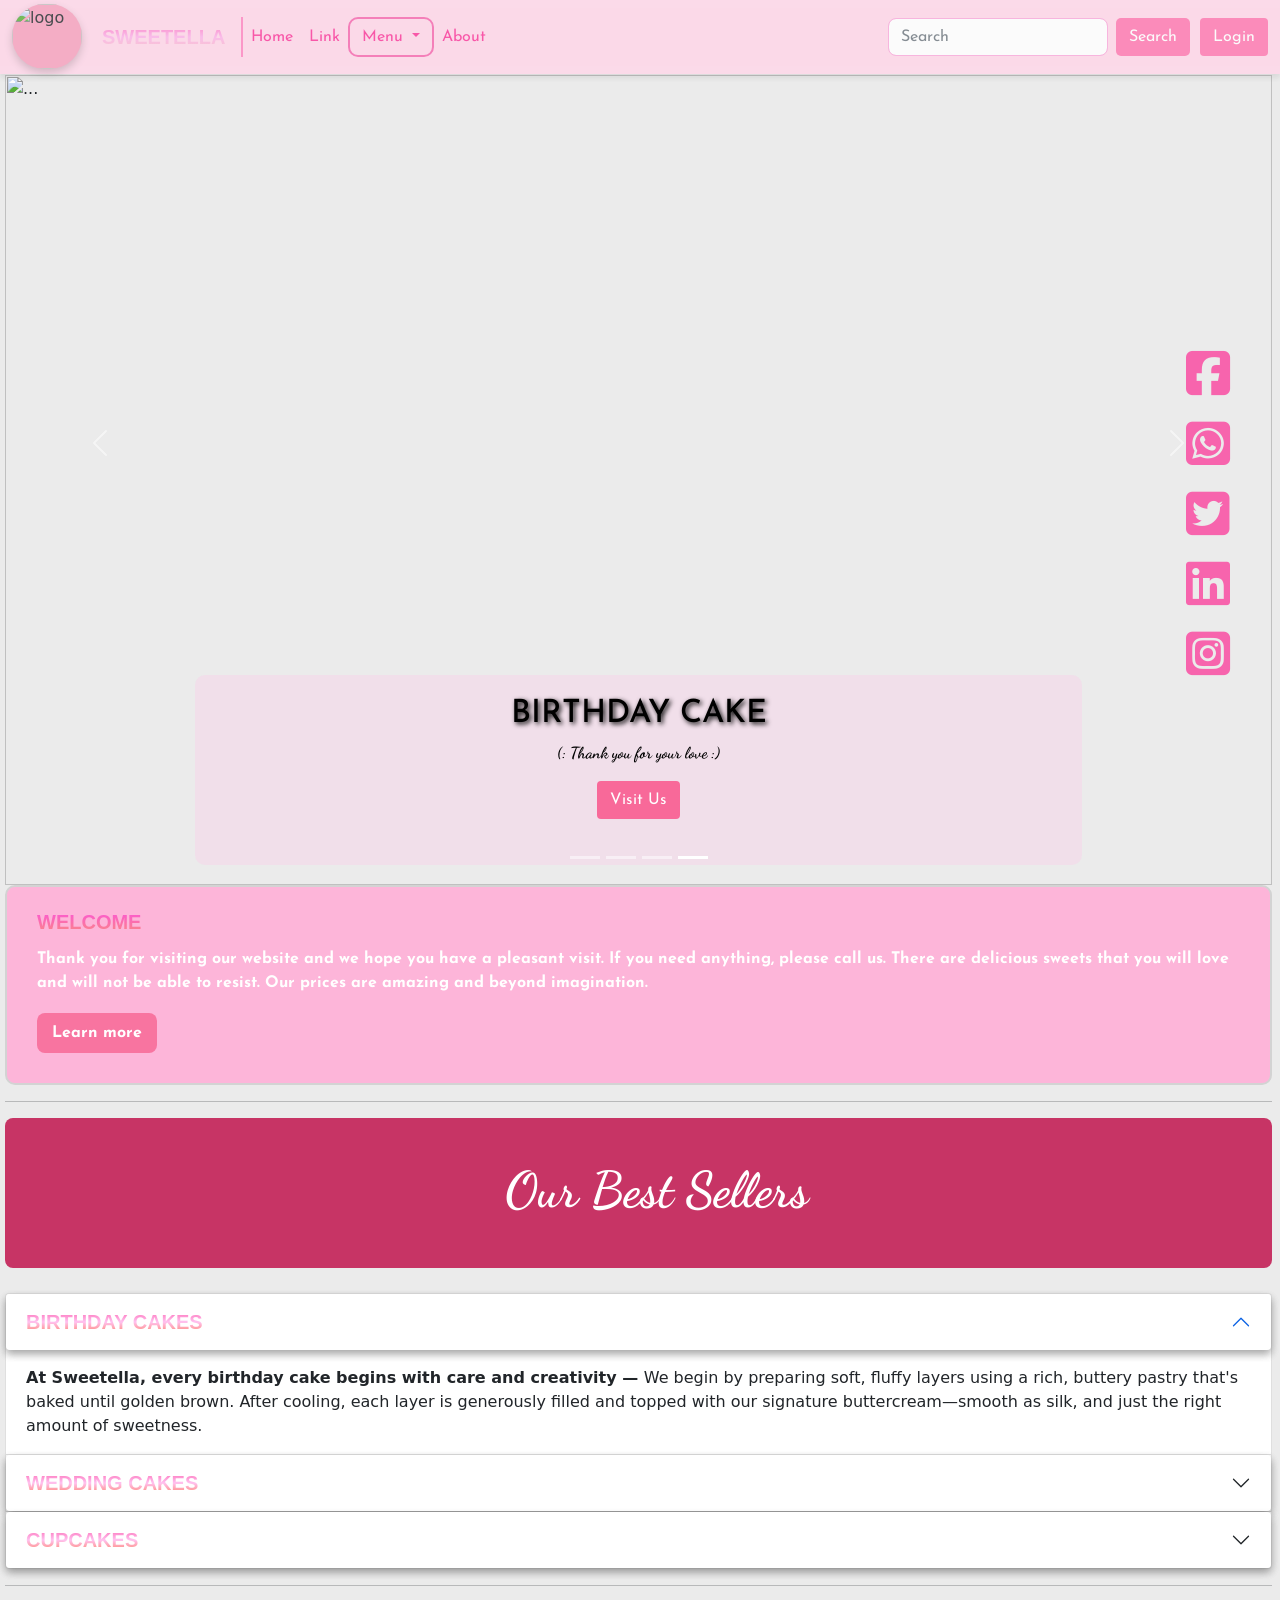
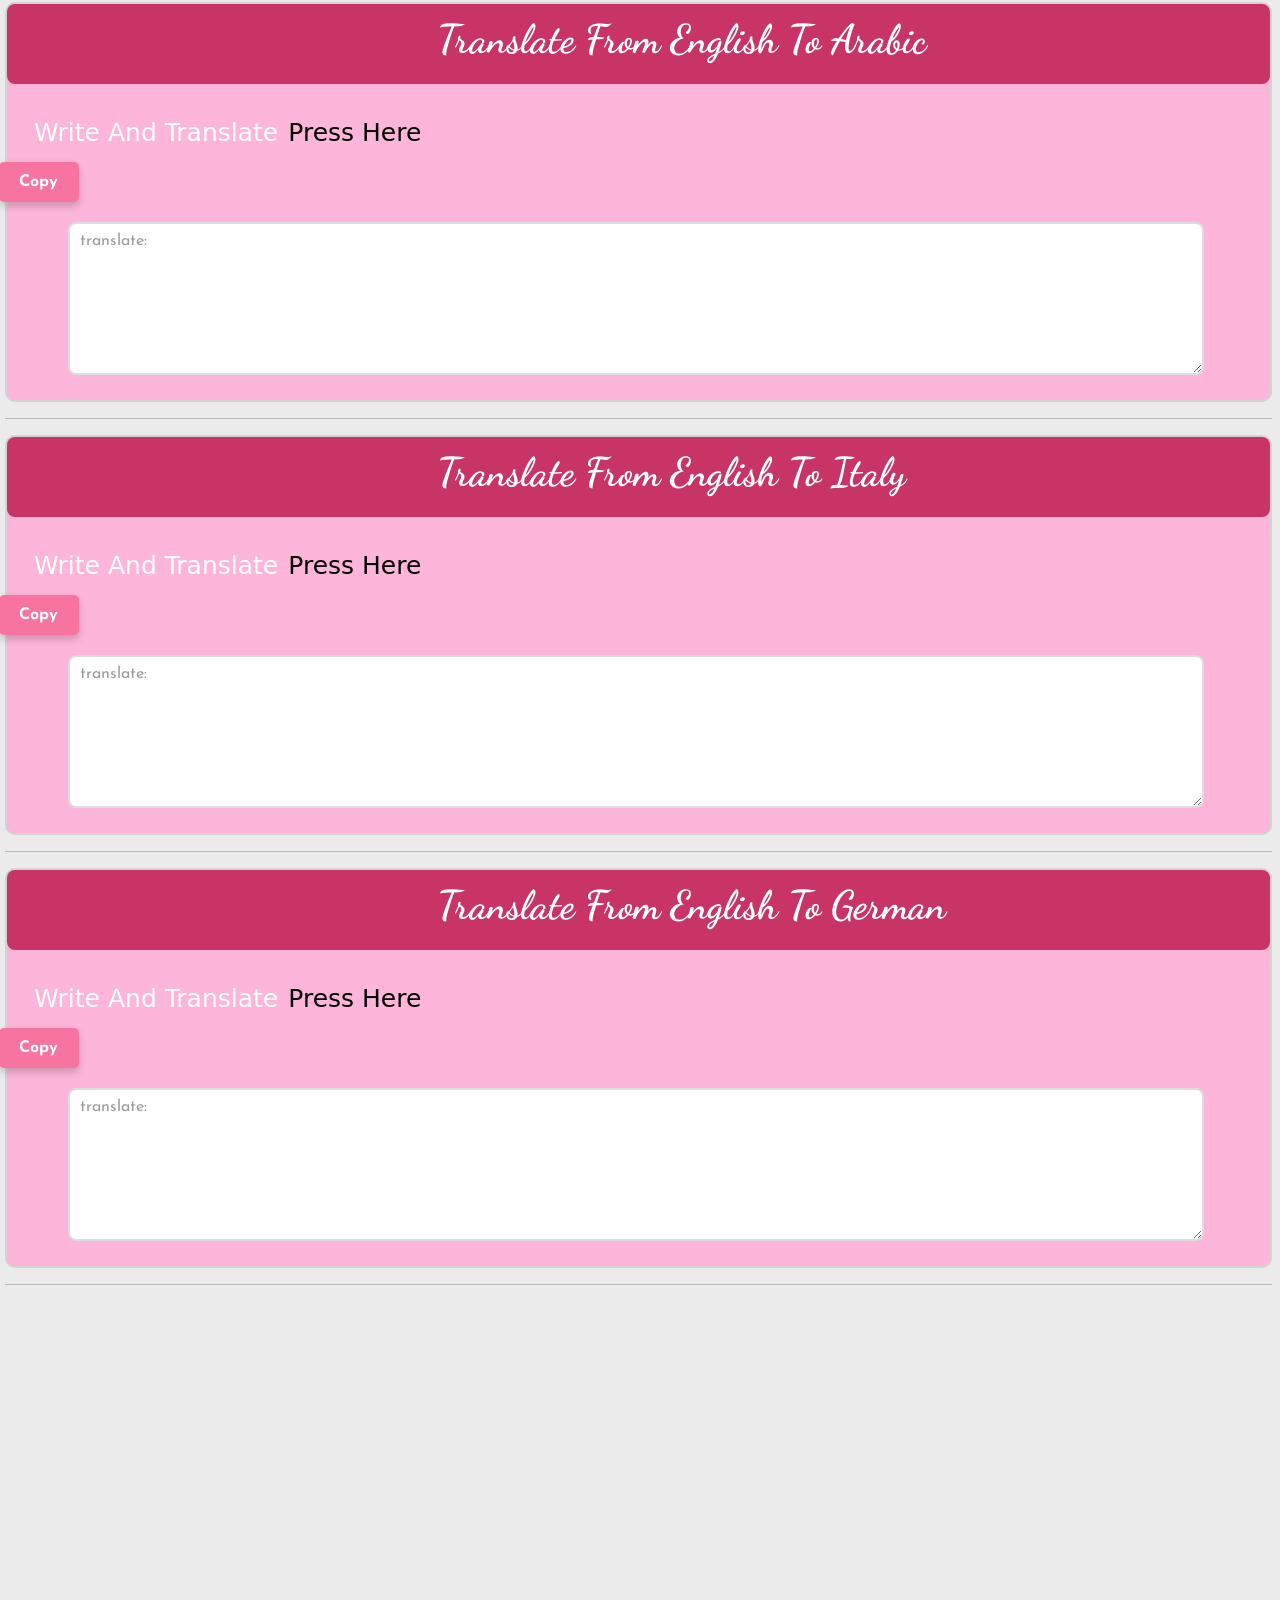
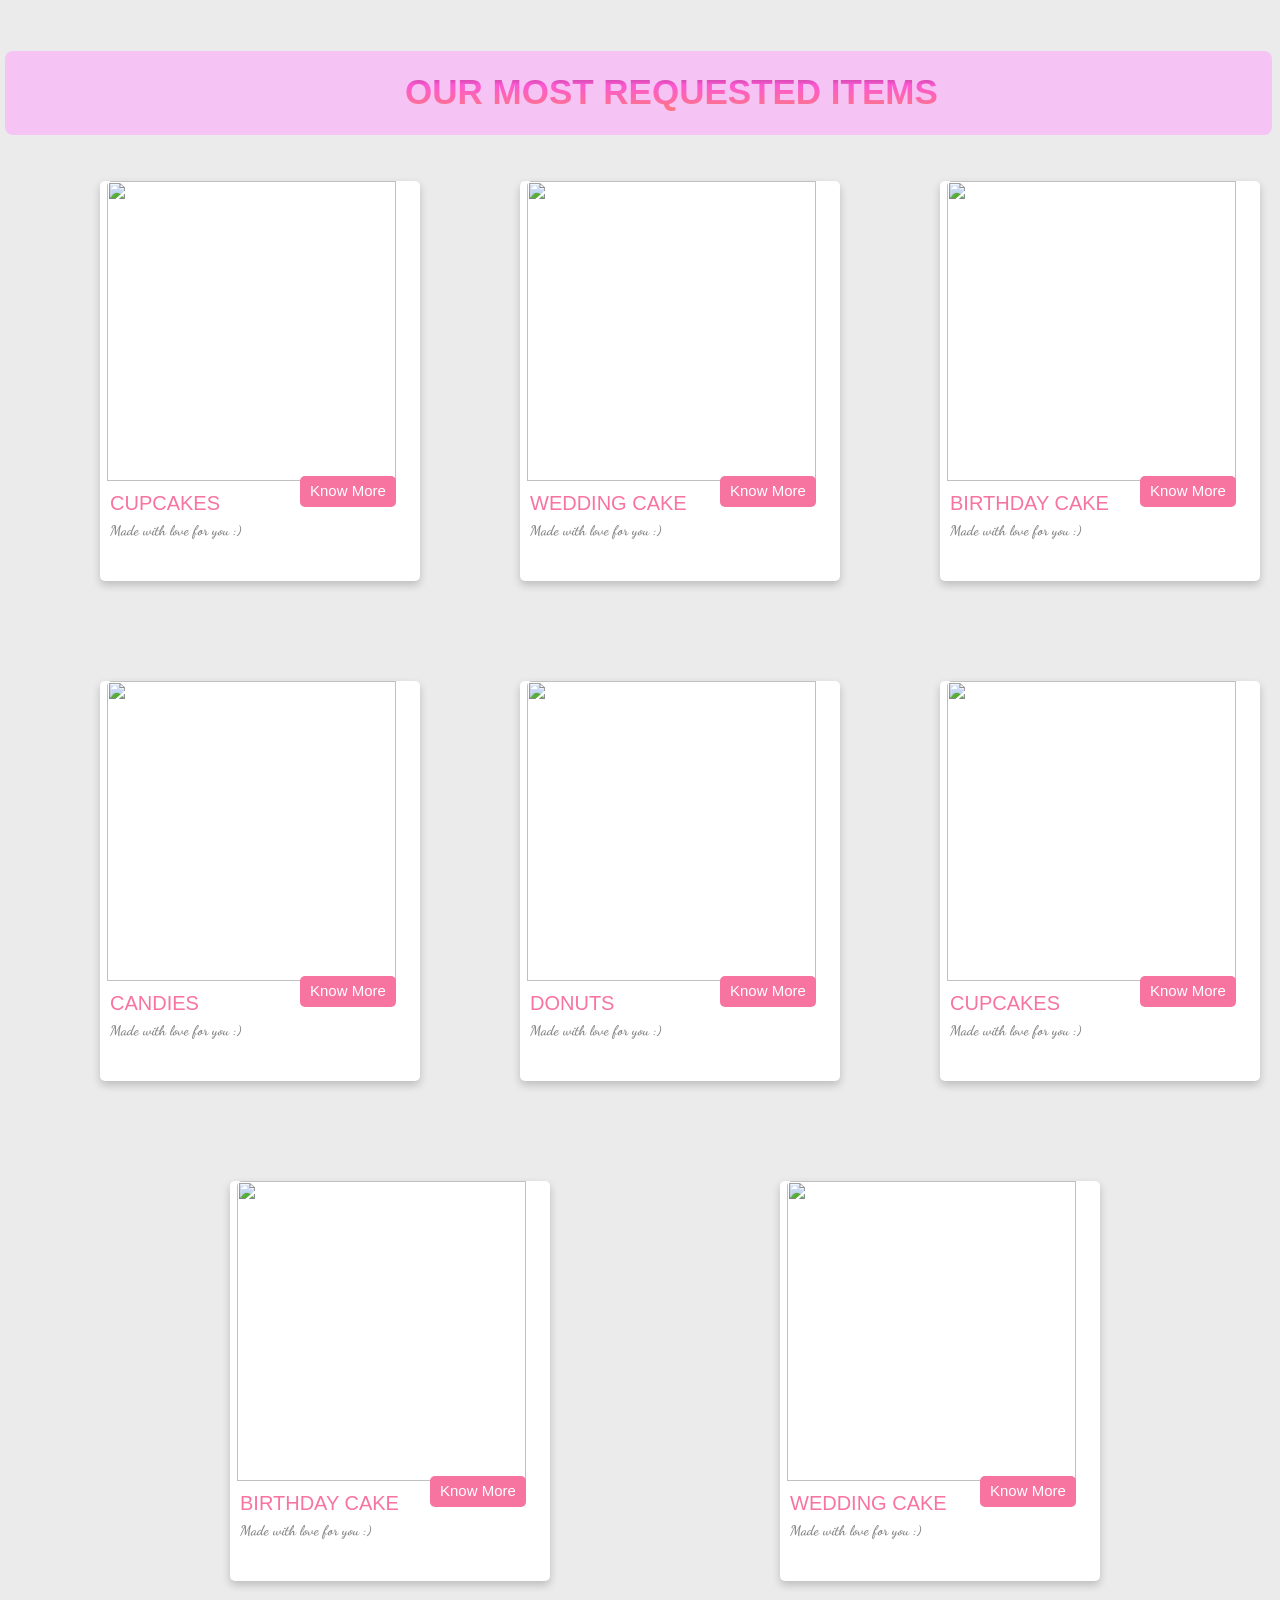
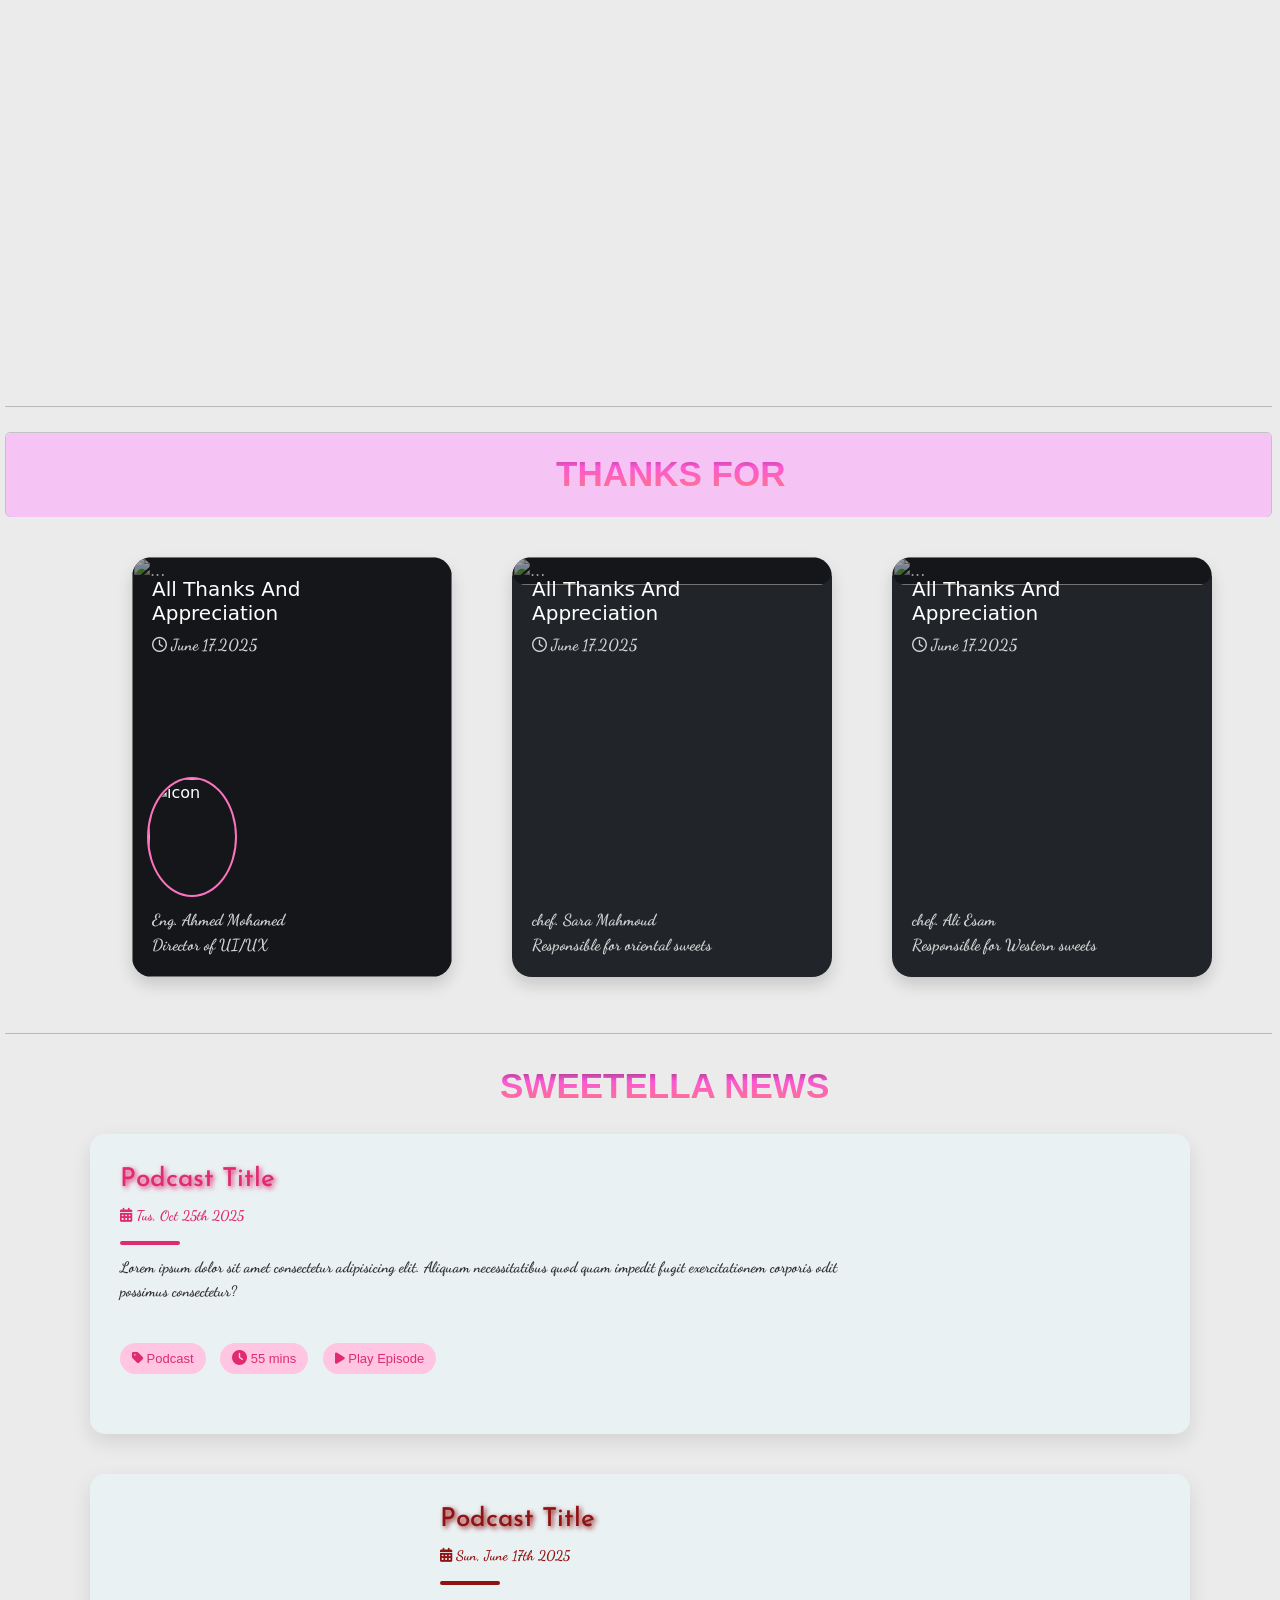
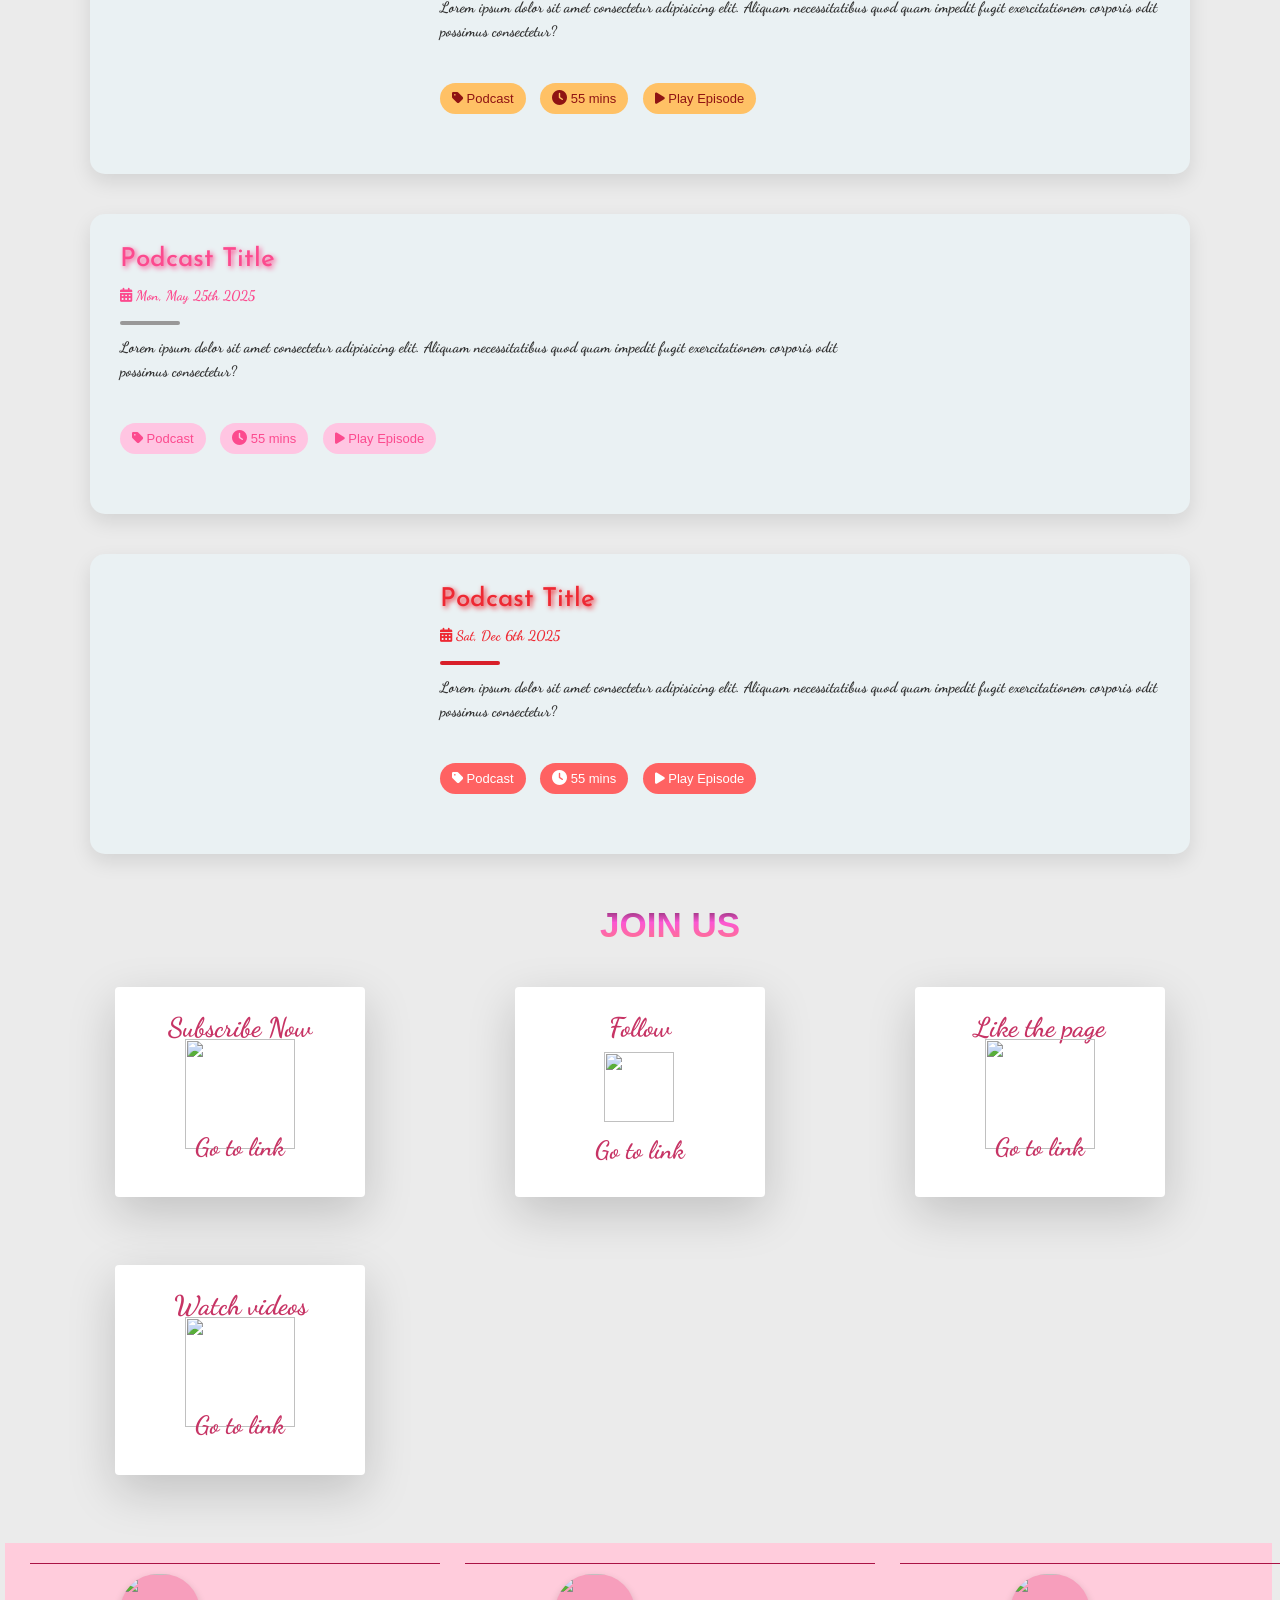
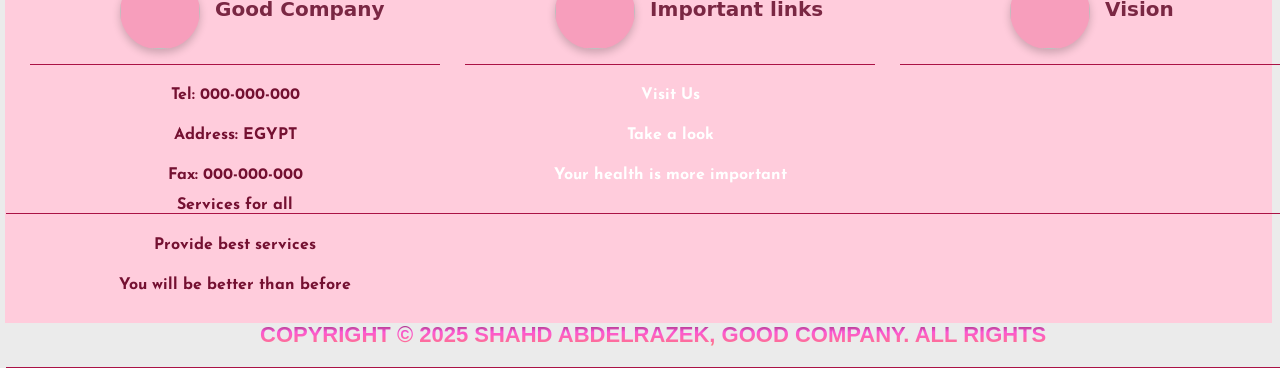
==== index.html @ 213be2df "Add files via upload" ====
<html>

   <head>

        <link rel="stylesheet" href="css/bootstrap.min.css"> 
        <link rel="stylesheet" href="css/style.css">
        <link rel="stylesheet" href="css/all.css">
        <meta charset="UTF-8">
      


        <link rel="preconnect" href="https://fonts.googleapis.com">
        <link rel="preconnect" href="https://fonts.gstatic.com" crossorigin>
       <link href="https://fonts.googleapis.com/css2?family=Cinzel+Decorative:wght@400;700;900&family=Dancing+Script:wght@400..700&family=Josefin+Sans:ital,wght@0,100..700;1,100..700&family=Roboto:ital,wght@0,100..900;1,100..900&family=Schibsted+Grotesk:ital,wght@0,400..900;1,400..900&display=swap" rel="stylesheet">
     
       <link rel="preconnect" href="https://fonts.googleapis.com">
       <link rel="preconnect" href="https://fonts.gstatic.com" crossorigin>
       <link href="https://fonts.googleapis.com/css2?family=Cinzel+Decorative:wght@400;700;900&family=Dancing+Script:wght@400..700&family=Josefin+Sans:ital,wght@0,100..700;1,100..700&family=Lato:ital,wght@0,100;0,300;0,400;0,700;0,900;1,100;1,300;1,400;1,700;1,900&family=Libertinus+Math&family=Roboto:ital,wght@0,100..900;1,100..900&family=Schibsted+Grotesk:ital,wght@0,400..900;1,400..900&display=swap" rel="stylesheet"> 


       <link rel="stylesheet" href="https://cdnjs.cloudflare.com/ajax/libs/font-awesome/6.4.0/css/all.min.css">

   </head>

   <body>

 <nav class="navbar navbar-expand-lg navbar-light" style="opacity: 0.8;">

  
    <div class="container-fluid">
      <img src="images/ChatGPT_Image_Jul_2__2025__10_43_21_PM-removebg-preview.png" class="img1" alt="logo">
      <a class="navbar-brand gradient-text" href="#">SWEETELLA</a>
      <div style="width: 2px; height: 40px; background-color: #ff82c0;"></div>

      <button class="navbar-toggler" type="button" data-bs-toggle="collapse" data-bs-target="#navbarSupportedContent">
        <span class="navbar-toggler-icon"></span>
      </button>

      <div class="collapse navbar-collapse" id="navbarSupportedContent">
        <ul class="navbar-nav me-auto mb-2 mb-lg-0">
          <li class="nav-item">
            <a class="nav-link active" href="#" style="color: #fc3398;">Home</a>
          </li>
          <li class="nav-item">
            <a class="nav-link active" href="#" style="color: #fc3398;">Link</a>
          </li>
          <li class="nav-item dropdown">
            <a class="nav-link dropdown-toggle active" href="#" id="navbarDropdown" data-bs-toggle="dropdown" style="color: #fc3398;">
              Menu
            </a>
            <ul class="dropdown-menu">
              <li><a class="dropdown-item" href="#">BIRTHDAY CAKE</a></li>
              <li><a class="dropdown-item" href="#">CUPCAKES</a></li>
              <li><hr class="dropdown-divider"></li>
              <li><a class="dropdown-item" href="#">CANDY</a></li>
              <li><a class="dropdown-item" href="#">DONUTS</a></li>
              <li><a class="dropdown-item" href="#">COOKIES</a></li>
              <li><a class="dropdown-item" href="#">WEDDING CAKE</a></li>
              <li><a class="dropdown-item" href="#">MORE . . .</a></li>
            </ul>
          </li>
          <li class="nav-item">
            <a class="nav-link active" href="#" style="color: #fc3398;">About</a>
          </li>
        </ul>

       <form class="d-flex">
  <input class="form-control me-2" type="search" placeholder="Search" aria-label="Search"
    style="border-radius: 8px; border: 1px solid rgb(250, 168, 219);">

  <button class="btn sweet-btn" type="button" style="margin-right: 10px; border-radius: 5px;">Search</button>

  <button class="btn sweet-btn" type="button" data-bs-toggle="modal" data-bs-target="#loginModal" >
    Login
  </button>
</form>

      </div>
    </div>
  </nav>

 

<!-- Modal -->
<div class="modal fade" id="loginModal" tabindex="-1" aria-labelledby="loginModalLabel" aria-hidden="true">
  <div class="modal-dialog">
    <div class="modal-content">

      <!-- Header -->
      <div class="modal-header text-white">
        <h5 class="modal-title" id="loginModalLabel">Login</h5>
        <button type="button" class="btn-close" data-bs-dismiss="modal"></button>
      </div>

      <!-- Body -->
      <div class="modal-body">
        <form id="loginForm">
          <div class="mb-3">
            <label for="emailInput" class="form-label">Email address</label>
            <input type="email" class="form-control" id="emailInput" style="border: 2px solid rgb(248, 103, 152)" required>
            <div class="form-text">We'll never share your email with anyone else.</div>
          </div>
          <div class="mb-3">
            <label for="passwordInput" class="form-label">Password</label>
            <input type="password" class="form-control" id="passwordInput" style="border: 2px solid rgb(248, 103, 152)" required>
          </div>
          <div class="form-check form-switch mb-3">
            <input class="form-check-input" type="checkbox" id="rememberMe">
            <label class="form-check-label" for="rememberMe">Remember me</label>
          </div>
        </form>
      </div>

      <!-- Footer -->
 <div class="modal-footer custom-footer">
  <button type="button" class="btn btn login-btn" onclick="handleLogin()">Login</button>
  <button type="button" class="btn btn close-btn" data-bs-dismiss="modal">Close</button>
</div>




    </div>
  </div>
</div>

      </form>
    </div>
  </div>
</nav>





      
  <div id="carouselExampleCaptions" class="carousel slide" data-bs-ride="carousel">

  <div class="carousel-indicators">
    <button type="button" data-bs-target="#carouselExampleCaptions" data-bs-slide-to="0" aria-label="Slide 1"></button>
    <button type="button" data-bs-target="#carouselExampleCaptions" data-bs-slide-to="1" aria-label="Slide 2"></button>
    <button type="button" data-bs-target="#carouselExampleCaptions" data-bs-slide-to="2" aria-label="Slide 3"></button>
    <button type="button" data-bs-target="#carouselExampleCaptions" data-bs-slide-to="3" class="active" aria-current="true" aria-label="Slide 4"></button>
  </div>

  <div class="carousel-inner">
    <div class="carousel-item">
      <img src="images/pexels-brent-keane-181485-1702373.jpg" class="d-block w-100" alt="...">
      <div class="carousel-caption d-none d-md-block">
        <h2>WEDDING CAKE</h2>
        <p>(: Thank you for your love :)</p>
        <button class="btn">Visit Us</button>
      </div>
    </div>

    <div class="carousel-item">
      <img src="images/pexels-karolina-grabowska-4016521.jpg" class="d-block w-100" alt="...">
      <div class="carousel-caption d-none d-md-block">
        <h2>CANDIES</h2>
        <p>(: Thank you for your love :)</p>
        <button class="btn">Visit Us</button>
      </div>
    </div>

    <div class="carousel-item">
      <img src="images/pexels-julias-torten-und-tortchen-434418-1120464.jpg" class="d-block w-100" alt="...">
      <div class="carousel-caption d-none d-md-block">
        <h2>CUPCAKES</h2>
        <p>(: Thank you for your love :)</p>
        <button class="btn">Visit Us</button>
      </div>
    </div>

    <div class="carousel-item active">
      <img src="images/pexels-pavel-danilyuk-7180713.jpg" class="d-block w-100" alt="...">
      <div class="carousel-caption d-none d-md-block">
        <h2>BIRTHDAY CAKE</h2>
        <p>(: Thank you for your love :)</p>
        <button class="btn">Visit Us</button>
      </div>
    </div>
  </div>

  <button class="carousel-control-prev" type="button" data-bs-target="#carouselExampleCaptions" data-bs-slide="prev">
    <span class="carousel-control-prev-icon" aria-hidden="true"></span>
    <span class="visually-hidden">Previous</span>
  </button>

  <button class="carousel-control-next" type="button" data-bs-target="#carouselExampleCaptions" data-bs-slide="next">

    <span class="carousel-control-next-icon" aria-hidden="true"></span>
    <span class="visually-hidden">Next</span>

  </button>

<div class="icons">
  <i class="fab fa-facebook-square"></i>
  <i class="fab fa-whatsapp-square"></i>
  <i class="fab fa-twitter-square"></i>
  <i class="fab fa-linkedin"></i>
  <i class="fab fa-instagram-square"></i>
</div>

</div>


 <div class="bg">
  <a class="navbar-brand1 gradient-text1" href="#">WELCOME</a>

  <div class="paragraph">
    <p class="p1">
      Thank you for visiting our website and we hope you have a pleasant visit. If you need anything, please call us. There are delicious sweets that you will love and will not be able to resist. Our prices are amazing and beyond imagination.
    </p>
    <button class="btn1">Learn more</button>
  </div>
</div>

   <hr>

  
    <div class="title1">

     <p class="p2">Our Best Sellers</p>

    </div>


   <div class="accordion" style="border-radius: 10px;" id="accordionExample">
  <div class="accordion-item">
    <h2 class="accordion-header shadow bg-body rounded" id="headingOne">
      <button class="accordion-button shadow bg-body rounded" type="button" data-bs-toggle="collapse" data-bs-target="#collapseOne" aria-expanded="true" aria-controls="collapseOne">
         <a class="navbar-brand2 gradient-text2" href="#">BIRTHDAY CAKES</a>
      </button>
    </h2>
    <div id="collapseOne" class="accordion-collapse collapse show" aria-labelledby="headingOne" data-bs-parent="#accordionExample">
      <div class="accordion-body">
        <strong>At Sweetella, every birthday cake begins with care and creativity — </strong>We begin by preparing soft, fluffy layers using a rich, buttery pastry that's baked until golden brown. After cooling, each layer is generously filled and topped with our signature buttercream—smooth as silk, and just the right amount of sweetness.
      </div>
    </div>
  </div>
  <div class="accordion-item">
    <h2 class="accordion-header shadow bg-body rounded" id="headingTwo">
      <button class="accordion-button collapsed shadow bg-body rounded" type="button" data-bs-toggle="collapse" data-bs-target="#collapseTwo" aria-expanded="false" aria-controls="collapseTwo">
       <a class="navbar-brand2 gradient-text2" href="#">WEDDING CAKES</a>
      </button>
    </h2>
    <div id="collapseTwo" class="accordion-collapse collapse" aria-labelledby="headingTwo" data-bs-parent="#accordionExample">
      <div class="accordion-body">
        <strong>At Sweetella, wedding cakes are more than desserts —</strong> they’re handcrafted symbols of love and celebration. Each tier is baked fresh with premium ingredients, ensuring a rich flavor and perfect texture that reflects the sophistication of your big day.Every Sweetella wedding cake is a blend of timeless beauty and exquisite taste — made to be admired, shared, and remembered forever.
      </div>
    </div>
  </div>
  <div class="accordion-item">
    <h2 class="accordion-header shadow bg-body rounded" id="headingThree">
      <button class="accordion-button collapsed shadow bg-body rounded" type="button" data-bs-toggle="collapse" data-bs-target="#collapseThree" aria-expanded="false" aria-controls="collapseThree">
        <a class="navbar-brand2 gradient-text2" href="#">CUPCAKES</a>
      </button>
    </h2>
    <div id="collapseThree" class="accordion-collapse collapse" aria-labelledby="headingThree" data-bs-parent="#accordionExample">
      <div class="accordion-body">
        <strong>At Sweetella, cupcakes are little pieces of happiness — </strong>perfectly baked, beautifully frosted, and bursting with flavor. Each cupcake is handcrafted in small batches to ensure moist texture, rich taste, and a picture-perfect finish.
      </div>
    </div>
  </div>
</div>


<hr>





  <div class="bg1">
 
     <div class="title2">
     <p class="p3">Translate From English To Arabic</p>
    </div>


<div id="copyAlert" class="copy-alert">Copied to clipboard!</div>

<div class="paragraph">
  <span class="p4">Write And Translate</span>
  <span class="p5">Press Here</span>

 <div class="copy-container">
  <button class="btn2" id="copyBtn">Copy</button>

  <textarea rows="6" cols="123">translate:</textarea>

</div>

</div> 


  </div> 


<div id="customAlert" class="custom-alert">
  <div class="alert-box">
    <div class="alert-header">https://github.com/Shahd-Abdelrazek</div>
    <div class="alert-body">
      <p class="p6">Copied</p>
      <button id="okBtn">OK</button>
    </div>
  </div>
</div>


<hr>



  <div class="bg1">
 
     <div class="title2">
     <p class="p3">Translate From English To Italy</p>
    </div>


<div id="copyAlert" class="copy-alert">Copied to clipboard!</div>

<div class="paragraph">
  <span class="p4">Write And Translate</span>
  <span class="p5">Press Here</span>

 <div class="copy-container">
  <button class="btn2" id="copyBtn">Copy</button>

  <textarea rows="6" cols="123">translate:</textarea>

</div>

</div> 


  </div> 


<div id="customAlert" class="custom-alert">
  <div class="alert-box">
    <div class="alert-header">https://github.com/Shahd-Abdelrazek</div>
    <div class="alert-body">
      <p class="p6">Copied</p>
      <button id="okBtn">OK</button>
    </div>
  </div>
</div>

   

<hr>





  <div class="bg1">
 
     <div class="title2">
     <p class="p3">Translate From English To German</p>
    </div>


<div id="copyAlert" class="copy-alert">Copied to clipboard!</div>

<div class="paragraph">
  <span class="p4">Write And Translate</span>
  <span class="p5">Press Here</span>

 <div class="copy-container">
  <button class="btn2" id="copyBtn">Copy</button>

  <textarea rows="6" cols="123">translate:</textarea>

</div>

</div> 


  </div> 


<div id="customAlert" class="custom-alert">
  <div class="alert-box">
    <div class="alert-header">https://github.com/Shahd-Abdelrazek</div>
    <div class="alert-body">
      <p class="p6">Copied</p>
      <button id="okBtn">OK</button>
    </div>
  </div>
</div>

   

<hr>


<div class="im1"></div>


<div class="bg2">

   <div class="title3">
     <p class="p7  navbar-brand1 gradient-text3">OUR MOST REQUESTED ITEMS </p>
    </div>

</div>




<div class="card-container">
  <div class="cardd">
    <img src="images/pexels-taryn-elliott-4099126.jpg">
    <div class="card-content">
      <h3>CUPCAKES</h3>
      <p>Made with love for you :)</p>
      <button>Know More</button>
    </div>
  </div>

  <div class="cardd">
    <img src="images/pexels-jeremy-wong-382920-1038711.jpg">
    <div class="card-content">
      <h3>WEDDING CAKE</h3>
      <p>Made with love for you :)</p>
      <button>Know More</button>
    </div>
  </div>

  <div class="cardd">
    <img src="images/pexels-gordon-ky-331483739-14612608.jpg">
    <div class="card-content">
      <h3>BIRTHDAY CAKE</h3>
      <p>Made with love for you :)</p>
      <button>Know More</button>
    </div>
  </div>

  <div class="cardd">
    <img src="images/pexels-polina-tankilevitch-5469044.jpg">
    <div class="card-content">
      <h3>CANDIES</h3>
      <p>Made with love for you :)</p>
      <button>Know More</button>
    </div>
  </div>

  <div class="cardd">
    <img src="images/pexels-cottonbro-4686958.jpg">
    <div class="card-content">
      <h3>DONUTS</h3>
      <p>Made with love for you :)</p>
      <button>Know More</button>
    </div>
  </div>

  <div class="cardd">
    <img src="images/pexels-karolina-grabowska-5477986.jpg">
    <div class="card-content">
      <h3>CUPCAKES</h3>
      <p>Made with love for you :)</p>
      <button>Know More</button>
    </div>
  </div>

  <div class="card1">
    <img src="images/pexels-ron-lach-10033205.jpg">
    <div class="card-content">
      <h3>BIRTHDAY CAKE</h3>
      <p>Made with love for you :)</p>
      <button>Know More</button>
    </div>
  </div>

  <div class="card1">
    <img src="images/pexels-rquiros-1727415.jpg">
    <div class="card-content">
      <h3>WEDDING CAKE</h3>
      <p>Made with love for you :)</p>
      <button>Know More</button>
    </div>
  </div>
</div>



<div class="im2"></div>


<hr class="hr1">



<div class="bg3">

   <div class="title4">
     <p class="p8  navbar-brand1 gradient-text3">THANKS FOR</p>
    </div>

</div>




<div class="container3">


<div class="card6 bg-dark text-white overlay-card shadow position-relative">
  <div class="image-wrapper">
    <img src="images/pexels-chloekalaartist-1043474.jpg" class="card-img" alt="...">
    <div class="img-overlay"></div>
    <img src="images/pexels-chloekalaartist-1043474.jpg" class="small-img" alt="icon">
  </div>

  <div class="card-img-overlay overlay-text">
    <h5 class="card-title">All Thanks And Appreciation</h5>
    <p class="card-text"><i class="far fa-clock fa-clock"></i> June 17,2025</p>
  </div>


  <p class="card-text1">Eng. Ahmed Mohamed</p>
  <p class="card-text2">Director of UI/UX</p>
</div>




<div class="card bg-dark text-white overlay-card shadow position-relative">
  <div class="image-wrapper">
    <img src="images/pexels-pavel-danilyuk-6996246.jpg" class="card-img" alt="...">
    <div class="img-overlay"></div>
    <img src="images/pexels-pavel-danilyuk-6996246.jpg" class="small-img" alt="icon">
  </div>

  <div class="card-img-overlay overlay-text">
    <h5 class="card-title">All Thanks And Appreciation</h5>
    <p class="card-text"><i class="far fa-clock fa-clock"></i> June 17,2025</p>
  </div>


  <p class="card-text1">chef. Sara Mahmoud</p>
  <p class="card-text2">Responsible for oriental sweets</p>
</div>



<div class="card bg-dark text-white overlay-card shadow position-relative ">
  <div class="image-wrapper">
    <img src="images/pexels-miquel-ferran-gomez-figueroa-2172703-3814446.jpg" class="card-img" alt="...">
    <div class="img-overlay"></div>
    <img src="images/pexels-miquel-ferran-gomez-figueroa-2172703-3814446.jpg" class="small-img" alt="icon">
  </div>

  <div class="card-img-overlay overlay-text ">
    <h5 class="card-title">All Thanks And Appreciation</h5>
    <p class="card-text"><i class="far fa-clock fa-clock"></i> June 17,2025</p>
  </div>


  <p class="card-text1">chef. Ali Esam</p>
  <p class="card-text2">Responsible for Western sweets</p>
</div>


</div>

<hr class="hr2">


  <div class="title5">
     <p class="p9  navbar-brand1 gradient-text4">SWEETELLA NEWS</p>
    </div>

<div class="podcast-card">
  <div class="podcast-content">
    <h2>Podcast Title</h2>
    <p class="date"><i class="fas fa-calendar-alt"></i> Tus, Oct 25th 2025</p>
    <div class="blue-divider"></div>
    <p class="description">
      Lorem ipsum dolor sit amet consectetur adipisicing elit. Aliquam necessitatibus quod quam impedit fugit exercitationem corporis odit possimus consectetur?
    </p>
    <div class="tags">
      <span><i class="fas fa-tag"></i> Podcast</span>
      <span><i class="fas fa-clock"></i> 55 mins</span>
      <span class="play"><i class="fas fa-play"></i> Play Episode</span>
    </div>
  </div>
  <div class="podcast-image">
    <div class="image-inner"></div>
    <div class="blue-overlay"></div>
  </div>
</div>

<div class="podcast-card1">
  <div class="podcast-image1">
    <div class="image-inner1"></div>
    <div class="blue-overlay1"></div>
  </div>
  <div class="podcast-content1">
    <h2>Podcast Title</h2>
    <p class="date1"><i class="fas fa-calendar-alt"></i> Sun, June 17th 2025</p>
    <div class="blue-divider1"></div>
    <p class="description1">
      Lorem ipsum dolor sit amet consectetur adipisicing elit. Aliquam necessitatibus quod quam impedit fugit exercitationem corporis odit possimus consectetur?
    </p>
    <div class="tags1">
      <span><i class="fas fa-tag"></i> Podcast</span>
      <span><i class="fas fa-clock"></i> 55 mins</span>
      <span class="play1"><i class="fas fa-play"></i> Play Episode</span>
    </div>
  </div>
</div>

<div class="podcast-card3">
  <div class="podcast-content3">
    <h2>Podcast Title</h2>
    <p class="date3"><i class="fas fa-calendar-alt"></i> Mon, May 25th 2025</p>
    <div class="blue-divider3"></div>
    <p class="description3">
      Lorem ipsum dolor sit amet consectetur adipisicing elit. Aliquam necessitatibus quod quam impedit fugit exercitationem corporis odit possimus consectetur?
    </p>
    <div class="tags3">
      <span><i class="fas fa-tag"></i> Podcast</span>
      <span><i class="fas fa-clock"></i> 55 mins</span>
      <span class="play3"><i class="fas fa-play"></i> Play Episode</span>
    </div>
  </div>
  <div class="podcast-image3">
    <div class="image-inner3"></div>
    <div class="blue-overlay3"></div>
  </div>
</div>

<div class="podcast-card4">
  <div class="podcast-image4">
    <div class="image-inner4"></div>
    <div class="blue-overlay4"></div>
  </div>
  <div class="podcast-content4">
    <h2>Podcast Title</h2>
    <p class="date4"><i class="fas fa-calendar-alt"></i> Sat, Dec 6th 2025</p>
    <div class="blue-divider4"></div>
    <p class="description4">
      Lorem ipsum dolor sit amet consectetur adipisicing elit. Aliquam necessitatibus quod quam impedit fugit exercitationem corporis odit possimus consectetur?
    </p>
    <div class="tags4">
      <span><i class="fas fa-tag"></i> Podcast</span>
      <span><i class="fas fa-clock"></i> 55 mins</span>
      <span class="play4"><i class="fas fa-play"></i> Play Episode</span>
    </div>
  </div>
</div>





 <div class="title6">
     <p class="p10  navbar-brand1 gradient-text5">JOIN US</p>
    </div>


  <div class="container4">

  <div class="card-im shadow-lg p-3 mb-5 bg-body rounded">
    <p class="p11">Subscribe Now</p>
    <div class="img-youtube">
      <img src="images/alexander-shatov-k1xf2D7jWUs-unsplash-scaled-removebg-preview.png">
    </div>
    <p class="p12">Go to link</p>
  </div>

  <div class="card-im1 shadow-lg p-3 mb-5 bg-body rounded">
    <p class="p13">Follow</p>
    <div class="img-youtube1">
      <img src="images/images-removebg-preview.png">
    </div>
    <p class="p14">Go to link</p>
  </div>

  <div class="card-im shadow-lg p-3 mb-5 bg-body rounded">
    <p class="p11">Like the page</p>
    <div class="img-youtube">
      <img src="images/WhatsApp_Image_2025-07-10_at_05.21.59_ec007aa2-removebg-preview(1).png">
    </div>
    <p class="p12">Go to link</p>
  </div>

  <div class="card-im shadow-lg p-3 mb-5 bg-body rounded">
    <p class="p11">Watch videos</p>
    <div class="img-youtube">
      <img src="images/WhatsApp_Image_2025-07-10_at_05.22.00_15012650-removebg-preview.png">
    </div>
    <p class="p12">Go to link</p>
  </div>

</div>



<div class="container5">
  <div class="img3">
    <div class="L1"></div>
    <div class="L1"></div>
    <div class="L1"></div>

    <div class="i1">
      <img src="images/ChatGPT_Image_Jul_2__2025__10_43_21_PM-removebg-preview.png" class="im3">
      <span class="sp5">Good Company</span>
    </div>

    <div class="i1">
      <img src="images/ChatGPT_Image_Jul_2__2025__10_43_21_PM-removebg-preview.png" class="im3">
      <span class="sp5">Important links</span>
    </div>

    <div class="i1">
      <img src="images/ChatGPT_Image_Jul_2__2025__10_43_21_PM-removebg-preview.png" class="im4">
      <span class="sp5">Vision</span>
    </div>

    <div class="L2"></div>
    <div class="L2"></div>
    <div class="L2"></div>
  </div>

  <div class="link1">
    <p class="lin1">Tel: 000-000-000</p>
    <p class="lin1">Address: EGYPT</p>
    <p class="lin1">Fax: 000-000-000</p>
  </div>

  <div class="link2">
    <p class="lin2">Visit Us</p>
    <p class="lin2">Take a look</p>
    <p class="lin2">Your health is more important</p>
  </div>

  <div class="link1">
    <p class="lin1">Services for all</p>
    <p class="lin1">Provide best services</p>
    <p class="lin1">You will be better than before</p>
  </div>

  <div class="L3"></div>

  <div class="title7">
    <p class="p15 navbar-brand1 gradient-text6">COPYRIGHT © 2025 SHAHD ABDELRAZEK, GOOD COMPANY. ALL RIGHTS</p>
  </div>

  <div class="L4"></div>
</div>


    <script src="js/script.js"></script>
    <script src="js/bootstrap.min.js"></script>
   </body>

</html>
---- css/style.css ----
*{
    margin: 0;
    padding: 0;
    box-sizing: border-box;
}

body{
    background-color: #ebebeb;
    height: 7600px;
}

img{
    height: 90vh;
    image-rendering: auto;
    margin-top: 75px;
    object-fit: cover;
}

.carousel-caption{
    background-color: rgba(245, 215, 233, 0.6);
    width: 70%;
    height: 190px;
    margin-top: 10px;
    border-radius: 10px;
}




.carousel{
    margin-left: 5px;
    width: 99%;
}

h2{
  font-family: "Josefin Sans", sans-serif;
  font-optical-sizing: auto;
  font-style: normal;
    color: black;
     text-shadow: 2px 2px 5px;
}

p{
  font-family: "Dancing Script", cursive;
  font-optical-sizing: auto;
  font-style: normal;
    font: 10px;
    font-weight: bold;
    color: black;
}

.btn{
    font-family: "Josefin Sans", sans-serif;
   font-optical-sizing: auto;
   font-style: normal;
   color: rgb(255, 255, 255);
   background-color:#f86999;
}

.btn:hover{
    color: rgb(255, 255, 255);
}

.container-fluid{
    background-color:rgb(255, 213, 232);
    height: 58px;
}


.navbar {
  position: fixed;
  top: 0;
  left: 0;
  width: 100%;
  z-index: 999;
  background-color: #ffd6e9;
  box-shadow: 0 4px 6px rgba(0, 0, 0, 0.1);
}

.navbar.scrolled {
  background-color: rgba(255, 255, 255, 0.8);
}


.dropdown-item{
   font-family: "Josefin Sans", sans-serif;
   font-optical-sizing: auto;
   font-style: normal;
    text-shadow: 3px 3px 5px;
    color: white;
}

.dropdown-item:hover{
    color: #ff4885;
    background-color: rgb(247, 179, 210);
}

.dropdown-menu{
    background-color: rgba(253, 214, 232, 0.8);
}

.dropdown-menu:focus{
    border-radius: 2px solid #ff0055;
}








.dropdown-divider{
      background-color: #ff0055;
}

.nav-link{
    font-family: "Josefin Sans", sans-serif;
   font-optical-sizing: auto;
   font-style: normal;
}

#navbarDropdown{
    border-radius: 2px solid #ff0055;
}


.btn-close{
    background-color: #c73465;
}

.nav-item{
    color: white;
}

.form-control{
    font-family: "Josefin Sans", sans-serif;
    font-optical-sizing: auto;
    font-style: normal;
}

.img1{
    background-color: #f79ebc;
    border-radius: 60px;
    width :70px;
    height :65px;
    margin-top: -2px;
    box-shadow: 0 4px 8px rgba(0, 0, 0, 0.2);

}

.navbar-brand{
    font-weight: bold;
    margin-left: 20px;
}

.gradient-text {
  background-image: linear-gradient(to bottom, #ff51a8, #fdb1ea, #fcc1b4);
  -webkit-background-clip: text;
  -webkit-text-fill-color: transparent;
  font-weight: bold;
  font-size: 20px;
  font-family: 'Cursive', sans-serif;
}



#navbarDropdown {
  border: 2px solid #f764ad; 
  padding: 6px 12px;
  border-radius: 10px;
}


#navbarDropdown:hover {
  transform: scale(1.07); 
}




#navbarDropdown:focus,
#navbarDropdown:active {
  outline: none;
  border-radius: 8px;
  background-color: #fdd6e8;

}


#navbarDropdown:hover::first-letter {
  color: #ff007f;
  font-weight: bold;
}




.form-check-label{
    color: #f7407d;
    font-weight: bold;
}

.form-check-input{
     color: #f7407d;
     background-color:#fa76a2;
}

.form-check-input:hover{
    color: #fa76a2;
    background-color:#f7407d ;
}

.modal-header{
    background-color:#fa76a2 ;
}

.form-label{
    font-family: "Libertinus Math", system-ui;
  font-weight: bold;
  font-style: normal;
     color: #fa76a2;
}

.sweet-btn{
  background-color: #ff74ae;
}


.sweet-btn:hover{
     background-color: #e74d8d;
}




.icons {
  position: fixed;
  top: 57%;
  right: 40px;
  z-index: 9999;
  display: flex;
  transform: translateY(-50%);
  flex-direction: column; 
  gap: 20px;
  padding: 10px;
  border-radius: 40px;
}

.icons i {
  font-size: 50px;
  color: #f764ad;
  cursor: pointer;
  transition: transform 0.3s ease, color 0.3s ease;
}

.icons i:hover {
  color: #f787bf;
  cursor: pointer;
}



hr{
    margin-left: 5px;
    width: 99%;
}


 .bg{
    border: 2px solid #d3d3d3;
    z-index: -2;
    height: 200px;
    background-color:  #fdb5d9;
    border-radius: 10px;
    margin-left: 5px;
    width: 99%;
}

.navbar-brand1{
    display: inline-block;
    z-index: 200;
    text-decoration: none;
    padding-top: 20px;
    padding-left: 30px;
} 

.gradient-text1 {
  background-image: linear-gradient(to bottom, #ff188c, #fc58d3, #fa8f77);
  -webkit-background-clip: text;
  -webkit-text-fill-color: transparent;
  font-weight: bold;
  font-size: 20px;
  font-family: 'Cursive', sans-serif;
}



.p1{
    width: 97%;
    margin-top: -20px;
    height: 50px;
    font-family: "Josefin Sans", sans-serif;
    font-optical-sizing: auto;
    font-style: normal;
    color: white;
}


.btn1{
    border-radius: 8px;
    width: 120px;
    height: 40px;
    border: none;
    font-family: "Josefin Sans", sans-serif;
   font-optical-sizing: auto;
   font-style: normal;
   color: rgb(255, 255, 255);
   background-color:#f874a0;
   transition: 0.5s;
   font-weight: bold;

}

.btn1:hover{
    transition: 0.5s;
    background-color: rgba(170, 3, 59, 0.5);
}   













.title1{
      margin-left: 5px;
    width: 99%;
    border-radius: 8px;
    background-color: #c73465;
    height: 150px;
}

.p2{
    color: white;
    padding-top:35px;
    padding-left: 500px;
    font-size: 50px;
}

#accordionExample{
    margin-left: 5px;
    width: 99%;
    margin-top: 25px;
}

.navbar-brand2{
    display: inline-block;
    z-index: 200;
    text-decoration: none;
} 

.gradient-text2 {
  
  background-image: linear-gradient(to bottom, #fd63b0, #ffc2f0, #ff8266);
  -webkit-background-clip: text;
  -webkit-text-fill-color: transparent;
  font-weight: bold;
  font-size: 20px;
  font-family: 'Cursive', sans-serif;
}

.accordion-header,
.accordion-button {
  box-shadow: 0 4px 8px rgba(0, 0, 0, 0.2) !important;
}

.accordion-button a {
  color: #fff;
  text-decoration: none;
  width: 100%;
  display: block;
}

.title2{
    display: flex;
    z-index: 200;
    border-radius: 8px;
    background-color: #c73465;
    height: 80px;
}

.p3{
    color: white;
    padding-top:5px;
    padding-left: 430px;
    font-size: 40px;
}

 .bg1{
    border: 2px solid #d3d3d3;
    z-index: -4;
    height: 400px;
    background-color:  #fdb5d9;
    border-radius: 10px;
    margin-left: 5px;
    width: 99%;
}


.btn2 {
  box-shadow: 0 4px 8px rgba(0, 0, 0, 0.2) !important;
  border-radius: 5px;
  display: block;
  width: 80px;
  height: 40px;
  border: none;
  font-family: "Josefin Sans", sans-serif;
  font-style: normal;
  color: white;
  background-color: #f874a0;
  transition: background-color 0.3s ease, transform 0.3s ease;
  font-weight: bold;
  margin-left: -1230px;
  margin-top: 10px;
  cursor: pointer;
  position: relative;
}


.btn2::after {
  content: "Copy to clipboard";
  position: absolute;
  bottom: 120%;
  left: 50%;
  transform: translateX(-50%);
  background-color: #f874a0;
  color: white;
  padding: 6px 10px;
  border-radius: 5px;
  font-size: 13px;
  white-space: nowrap;
  opacity: 0;
  pointer-events: none;
  transition: opacity 0.01s;
  z-index: 999;
}


.btn2:hover::after {
  opacity: 1;
}


.btn2.copied::after {
  content: "Copied!";
  opacity: 1;
}


.paragraph {
  margin-top: 30px;
  padding-left: 30px; 
}

.p4 {
    margin-left: -3px;
  color: white;
  font-size: 25px;
}

.p5 {
  color: rgb(0, 0, 0);
  font-size: 25px;
  padding-left: 5px;
}


.copy-alert {
  position: fixed;
  top: 20px;
  left: 50%;
  transform: translateX(-50%);
  background-color: #f8a2cd;
  color: white;
  padding: 10px 20px;
  border-radius: 10px;
  font-weight: bold;
  font-family: sans-serif;
  box-shadow: 0 2px 10px rgba(0,0,0,0.2);
  opacity: 0;
  transition: opacity 0.5s ease-in-out;
  z-index: 9999;
}

.copy-container {
  position: relative;
  display: flex;
  flex-direction: column;
  align-items: center;
  gap: 10px;
}

#copyBtn:hover + #copyTooltip {
  display: block;
  opacity: 1;
}

.copy-tooltip.show {
  display: block;
  opacity: 1;
}

.custom-alert {
  display: none;
  position: fixed;
  top: -100px;
  left: 50%;
  transform: translateX(-50%);
  z-index: 10000;
  opacity: 0;
  transition: top 0.5s ease, opacity 0.5s ease;
}

.custom-alert.show {
  top: 20px;
  opacity: 1;
}

.alert-box {
  width: 320px;
  background-color: white;
  box-shadow: 0 0 10px rgba(0, 0, 0, 0.3);
  border-radius: 6px;
  font-family: Arial, sans-serif;
  overflow: hidden;
}

.alert-header {
  background-color: #f0f0f0;
  padding: 10px;
  font-weight: bold;
  font-size: 14px;
}

.alert-body {
  padding: 15px;
  text-align: right;
}

.alert-body .p6 {
  margin: 0 0 20px 0;
  font-size: 14px;
  color: #333;
}

.alert-body button {
  padding: 6px 12px;
  background-color:#f874a0;
  color: white;
  border: none;
  border-radius: 4px;
  cursor: pointer;
}

.alert-body button:hover {
  background-color:#f874a0;
}

.p6{
   font-family: "Josefin Sans", sans-serif;
   font-optical-sizing: auto;
   font-style: normal;
}

textarea{
    color: #9b9a9a;
    padding-left: 10px;
    padding-top: 5px;
    border: 2px solid rgb(221, 221, 221);
    margin-top: 10px;
    margin-left: -35px;
    border-radius: 8px;
    font-family: "Josefin Sans", sans-serif;
}






.im1{
  margin-left: 5px;
  width: 99%;
  height: 350px;
  background-image: url(../images/pexels-tima-miroshnichenko-7033808.jpg);
  background-size: cover;
  background-repeat: no-repeat;
  background-attachment: fixed;
   
}




.bg2{
  margin-left: 5px;
  width: 99%;
   height: 30px;
}


.title3{
    z-index: 200;
    border-radius: 8px;
    background-color: #f5c4f5;
}

.p7{
    color: white;
    padding-top:15px;
    padding-left: 400px;
}


.gradient-text3 {
  
  background-image: linear-gradient(to bottom, #000000, #fc58d3, #ff8266);
  -webkit-background-clip: text;
  -webkit-text-fill-color: transparent;
  font-weight: bold;
  font-size: 35px;
  font-family: 'Cursive', sans-serif;
}




.cardd {
  position: relative;
  width: 320px;
  height: 400px;
  border-radius: 5px;
  overflow: hidden;
  box-shadow: 0 4px 8px rgba(0,0,0,0.2);
  font-family: Arial, sans-serif;
  background-color: white;
  margin-top: 100px;
  margin-left: 100px;
  float: left;
}

.cardd img {
  width: 95%;
  height: 300px; 
  border-radius: 10px;
  margin-top: 0px;
  margin-left: 7px;    
  object-fit: cover;    
  border-radius: 5px 5px 0 0;
  display: block;
}

.card-content {
  padding: 10px;
}

.cardd h3 {
  color: #f874a0;
  font-size: 20px;
  display: inline;
}

.cardd p {
  margin: 5px 0 10px;
  color: #888;
  font-size: 14px;
}

.cardd button {
  background-color: #f874a0;
  border: none;
  color: white;
  padding: 4px 10px;
  border-radius: 5px;
  cursor: pointer;
  margin-left: 190px;
  margin-top: -75px;
  font-size: 15px;
  display: inline;
}



.cardd::before {
  content: "";
  position: absolute;
  top: 0;
  left: 0;
  width: 100%;
  height: 100%;
  background-color: rgba(255, 26, 114, 0.2);
  transform: scale(0);
  transform-origin: top left;
  transition: transform 0.8s;
  z-index: 0;
    cursor: pointer;
}


.cardd::after {
  content: "";
  position: absolute;
  bottom: 0;
  right: 0;
  width: 100%;
  height: 100%;
  background-color: rgba(255, 26, 114, 0.2);
  transform: scale(0);
  transform-origin: bottom right;
  transition: transform 0.8s;
  z-index: 0;
    cursor: pointer;
}

.cardd:hover::before,
.cardd:hover::after {
  transform: scale(1);
    cursor: pointer;
}




.card1 {
  position: relative;
  width: 320px;
  height: 400px;
  border-radius: 5px;
  overflow: hidden;
  box-shadow: 0 4px 8px rgba(0,0,0,0.2);
  font-family: Arial, sans-serif;
  background-color: white;
  margin-top: 100px;
  margin-left: 230px;
  float: left;
}

.card1 img {
  width: 95%;
  height: 300px; 
  border-radius: 10px;
  margin-top: 0px;
  margin-left: 7px;    
  object-fit: cover;    
  border-radius: 5px 5px 0 0;
  display: block;
}

.card-content {
  padding: 10px;
}

.card1 h3 {
  color: #f874a0;
  font-size: 20px;
  display: inline;
}

.card1 p {
  margin: 5px 0 10px;
  color: #888;
  font-size: 14px;
}

.card1 button {
  background-color: #f874a0;
  border: none;
  color: white;
  padding: 4px 10px;
  border-radius: 5px;
  cursor: pointer;
  margin-left: 190px;
  margin-top: -75px;
  font-size: 15px;
  display: inline;
}



.card1::before {
  content: "";
  position: absolute;
  top: 0;
  left: 0;
  width: 100%;
  height: 100%;
  background-color: rgba(255, 26, 114, 0.2);
  transform: scale(0);
  transform-origin: top left;
  transition: transform 0.8s;
  z-index: 0;
    cursor: pointer;
}


.card1::after {
  content: "";
  position: absolute;
  bottom: 0;
  right: 0;
  width: 100%;
  height: 100%;
  background-color: rgba(255, 26, 114, 0.2);
  transform: scale(0);
  transform-origin: bottom right;
  transition: transform 0.8s;
  z-index: 0;
    cursor: pointer;
}

.card1:hover::before,
.card1:hover::after {
  transform: scale(1);
    cursor: pointer;
}








@media (min-width: 1024px) {
  .card {
    flex: 1 1 calc(33.333% - 40px); /* 3 كروت في الصف */
  }
}

@media (min-width: 768px) and (max-width: 1023px) {
  .card {
    flex: 1 1 calc(50% - 40px); /* 2 في الصف */
  }
}

@media (max-width: 767px) {
  .card {
    flex: 1 1 100%; /* كارت واحد في الصف */
  }
}





@media (min-width: 1024px) {
  .card1 {
    flex: 1 1 calc(33.333% - 40px); /* 3 كروت في الصف */
  }
}

@media (min-width: 768px) and (max-width: 1023px) {
  .card1 {
    flex: 1 1 calc(50% - 40px); /* 2 في الصف */
  }
}

@media (max-width: 767px) {
  .card1 {
    flex: 1 1 100%; /* كارت واحد في الصف */
  }
}




.im2{
  margin-top: 1550px;
  margin-left: 5px;
  width: 99%;
  height: 350px;
  background-image: url(../images/pexels-jeshoots-271458.jpg);
  background-size: cover;
  background-repeat: no-repeat;
  background-attachment: fixed;
   
}

.hr1{
  margin-top: 25px;
}


.bg3{
  margin-top: 25px;
  margin-left: 5px;
  width: 99%;
  height: 85px;
  border-radius: 5px;
  border: 1px solid rgb(196, 195, 195);
}


.title4{
    z-index: 200;
    border-radius: 5px;
    background-color: #f5c4f5;
}

.p8{
    color: white;
    padding-top: 15px;
    padding-left: 550px;
}


.gradient-text3 {
  
  background-image: linear-gradient(to bottom, #000000, #fc58d3, #ff8266);
  -webkit-background-clip: text;
  -webkit-text-fill-color: transparent;
  font-weight: bold;
  font-size: 35px;
  font-family: 'Cursive', sans-serif;
}





.container3{
  width: 99%;
  height: 500px;
  margin-left: 5px;
}



.card-img{
  width: 320px;
  height: 420px;
 border-radius: 20px;
}


.card6{
  width: 320px;
  height: 420px;
  margin-top: 40px;
  margin-left: 127px;
 border-radius: 20px;
 float: left;
}

.card{
  width: 320px;
  height: 420px;
  margin-top: 40px;
  margin-left: 60px;
 border-radius: 20px;
 border: none;
 float: left;
}



.overlay-card {
  overflow: hidden;
  border-radius: 20px;
  position: relative;
  cursor: pointer;
  transition: transform 0.5s ease;
  border: none;
}

.overlay-card:hover {
  transform: scale(0.9);
}

.image-wrapper {
  position: relative;
  overflow: hidden;
}

.image-wrapper img {
  width: 100%;
  margin-top: 0px;
  height: auto;
  display: block;
  transition: transform 0.5s ease;
}

.img-overlay {
  position: absolute;
  top: 0;
  left: 0;
  width: 100%;
  height: 100%;
  background-color: rgba(0, 0, 0, 0.4);
  z-index: 1;
  border-radius: 20px;
  transition: background-color 0.5s ease;
  border: none;
}

.overlay-card:hover .img-overlay {
  background-color: rgba(255, 26, 114, 0.4); 
}

.overlay-text {
  z-index: 2;
  position: absolute;
  top: 0;
  left: 0;
  transition: transform 0.5s ease;
  padding: 20px;
}

.overlay-card:hover .overlay-text {
  transform: translateY(20px);
}

.small-img {
  position: absolute;
  top: 220px;
  left: 15px;
  width: 90px !important;
  height: 120px !important;
  border-radius: 50% / 50%;
  z-index: 3;
  border: 2px solid rgb(253, 114, 191);
  object-fit: cover;
  pointer-events: none;
}

.card-text1 {
  position: absolute;
  bottom: 45px;
  left: 20px;
  z-index: 4;
  color: #d3d3d3;
  margin: 0;
  font-weight: bold;
  pointer-events: none;
}

.card-text2 {
  position: absolute;
  bottom: 20px;
  left: 20px;
  z-index: 4;
  color: #d3d3d3;
  margin: 0;
  font-weight: bold;
  pointer-events: none;
}


.card-text{
  color: #d3d3d3;
}

.fa-clock{
 padding-left:-5px ;
 font-size: 15px;
}


.h2{
  padding-top: 100px;
}











.podcast-card {
  display: flex;
  height: 300px;
  background-color: #eaf1f3;
  border-radius: 15px;
  overflow: hidden;
  box-shadow: 0 8px 20px rgba(0, 0, 0, 0.1);
  max-width: 1100px;
  margin: 5px auto;
  font-family: 'Segoe UI', sans-serif;
  position: relative;
}

.podcast-content {
  flex: 1;
  padding: 30px;
}

.podcast-content h2 {
  font-size: 26px;
  margin-bottom: 10px;
  color: #df2b70;
}

.date {
   color: #df2b70;
  margin-bottom: 15px;
  font-size: 14px;
}


.blue-divider {
  width: 60px;
  height: 4px;
  background-color: #df2b70;
  margin: 10px 0;
  transform-origin: left;
  border-radius: 20px;
  transform: scaleX(1);
  transition: transform 0.4s ease-in-out;
}


.podcast-image:hover .blue-divider {
  transform: scaleX(1.6);
}




.description {
  font-size: 15px;
  line-height: 1.6;
  color: #333;
  margin-bottom: 20px;
}

.tags span {
  display: inline-block;
  margin-right: 10px;
  margin-top: 20px;
  padding: 6px 12px;
  background-color: #ffc5e2;
  border-radius: 20px;
  font-size: 13px;
  color: #df2b70;
  cursor: pointer;
  transition: background 0.3s;
}

.tags span.play {
 background-color: #ffc5e2;
   color: #df2b70;
}



.tags span:hover {
  background-color: #ce8aaf;
  transition: background 0.3s;
}

.tags span.play:hover {
  color: #ffffff;
  background-color: #ce8aaf;
  transition: background 0.3s;
}


.podcast-image {
  width: 320px;
  height: 300px;
  background-image: url(../images/pexels-mccutcheon-1191639.jpg);
  background-size: cover;
  background-position: center;
  position: relative;
  clip-path: polygon(0 0, 100% 0, 100% 100%, 7% 100%);
  transition: transform 0.4s ease-in-out;
}

.image-inner {
  width: 100%;
  height: 100%;
  background-image: url(../images/pexels-mccutcheon-1191639.jpg);
  background-size: cover;
  background-position: center;
  transition: transform 0.5s ease;
}


.podcast-card:hover .image-inner {
  transform: scale(1.1);
}


.blue-overlay {
  position: absolute;
  top: 0;
  left: 0;
  width: 10px;
  height: 100%;
  clip-path: polygon(0 0, 100% 0, 0 100%);
  z-index: 5;
}


.podcast-card:hover .blue-divider {
  transform: scaleX(1.6);
}

.title5{
    z-index: 200;
    border-radius: 5px;
}

.p9{
    color: white;
    padding-top: 10px;
    padding-left: 500px;
}

.gradient-text4 {
  
  background-image: linear-gradient(to bottom, #000000, #fc58d3, #ff8266);
  -webkit-background-clip: text;
  -webkit-text-fill-color: transparent;
  font-weight: bold;
  font-size: 35px;
  font-family: 'Cursive', sans-serif;
}




.podcast-card1 {
  display: flex;
  height: 300px;
  background-color: #eaf1f3;
  border-radius: 15px;
  overflow: hidden;
  box-shadow: 0 8px 20px rgba(0, 0, 0, 0.1);
  max-width: 1100px;
  margin: 40px auto;
  font-family: 'Segoe UI', sans-serif;
  position: relative;
}

.podcast-content1 {
  flex: 1;
  padding: 30px;
}

.podcast-content1 h2 {
  font-size: 26px;
  margin-bottom: 10px;
  color: #8f1313;
}

.date1 {
  color: #8f1313;
  margin-bottom: 15px;
  font-size: 14px;
}


.blue-divider1 {
  width: 60px;
  height: 4px;
  background-color: #8f1313;
  margin: 10px 0;
  transform-origin: left;
  border-radius: 20px;
  transform: scaleX(1);
  transition: transform 0.4s ease-in-out;
}


.podcast-image1:hover .blue-divider1 {
  transform: scaleX(1.6);
}


.description1 {
  font-size: 15px;
  line-height: 1.6;
  color: #333;
  margin-bottom: 20px;
}

.tags1 span {
  display: inline-block;
  margin-right: 10px;
  margin-top: 20px;
  padding: 6px 12px;
  background-color: #ffc165;
  border-radius: 20px;
  font-size: 13px;
  color: #8f1313;
  cursor: pointer;
  transition: background 0.3s;
}

.tags1 span.play1 {
  background-color: #ffc165;
   color: #8f1313;
}



.tags1 span:hover {
   background-color: #be8f48;
  transition: background 0.3s;
}

.tags1 span.play1:hover {
  color: #ffffff;
  background-color: #be8f48;
  transition: background 0.3s;
}


.podcast-image1 {
  width: 320px;
  height: 300px;
  background-image: url(../images/pexels-anastasia-ilina-makarova-140436704-10510747.jpg);
  background-size: cover;
  background-position: center;
  position: relative;
  clip-path: polygon(0 0, 100% 0, 90% 100%, 0% 100%);
  transition: transform 0.4s ease-in-out;
}

.image-inner1 {
  width: 100%;
  height: 100%;
  background-image: url(../images/pexels-anastasia-ilina-makarova-140436704-10510747.jpg);
  background-size: cover;
  background-position: center;
  transition: transform 0.5s ease;
}


.podcast-card1:hover .image-inner1 {
  transform: scale(1.1);
}


.blue-overlay1 {
  position: absolute;
  top: 0;
  left: 0;
  width: 10px;
  height: 100%;
  clip-path: polygon(0 0, 100% 0, 0 100%);
  z-index: 5;
}


.podcast-card1:hover .blue-divider1 {
  transform: scaleX(1.6);
}






.podcast-card3 {
  display: flex;
  height: 300px;
  background-color: #eaf1f3;
  border-radius: 15px;
  overflow: hidden;
  box-shadow: 0 8px 20px rgba(0, 0, 0, 0.1);
  max-width: 1100px;
  margin: 40px auto;
  font-family: 'Segoe UI', sans-serif;
  position: relative;
}

.podcast-content3 {
  flex: 1;
  padding: 30px;
}

.podcast-content3 h2 {
  font-size: 26px;
  margin-bottom: 10px;
  color: #fc4a8e;
}

.date3 {
  color: #fc4a8e;
  margin-bottom: 15px;
  font-size: 14px;
}


.blue-divider3 {
  width: 60px;
  height: 4px;
  background-color: #999898;
  margin: 10px 0;
  transform-origin: left;
  border-radius: 20px;
  transform: scaleX(1);
  transition: transform 0.4s ease-in-out;
}


.podcast-image3:hover .blue-divider3 {
  transform: scaleX(1.6);
}


.description3 {
  font-size: 15px;
  line-height: 1.6;
  color: #333;
  margin-bottom: 20px;
}

.tags3 span {
  display: inline-block;
  margin-right: 10px;
  margin-top: 20px;
  padding: 6px 12px;
  background-color: #ffc5e2;
  border-radius: 20px;
  font-size: 13px;
  color: #fc4a8e;
  cursor: pointer;
  transition: background 0.3s;
}

.tags3 span.play3 {
 background-color: #ffc5e2;
   color: #fc4a8e;
}



.tags3 span:hover {
  background-color: #bdbdbd;
  transition: background 0.3s;
}

.tags3 span.play3:hover {
  color: #ffffff;
  background-color: #bdbdbd;
  transition: background 0.3s;
}


.podcast-image3 {
  width: 320px;
  height: 300px;
  background-image: url(../images/pexels-roacunha-2531546.jpg);
  background-size: cover;
  background-position: center;
  position: relative;
   clip-path: polygon(0 0, 100% 0, 100% 100%, 7% 100%);
  transition: transform 0.4s ease-in-out;
}

.image-inner3 {
  width: 100%;
  height: 100%;
  background-image: url(../images/pexels-roacunha-2531546.jpg);
  background-size: cover;
  background-position: center;
  transition: transform 0.5s ease;
}


.podcast-card3:hover .image-inner3 {
  transform: scale(1.1);
}


.blue-overlay3 {
  position: absolute;
  top: 0;
  left: 0;
  width: 10px;
  height: 100%;
  clip-path: polygon(0 0, 100% 0, 0 100%);
  z-index: 5;
}


.podcast-card3:hover .blue-divider3 {
  transform: scaleX(1.6);
}








.podcast-card4 {
  display: flex;
  height: 300px;
  background-color: #eaf1f3;
  border-radius: 15px;
  overflow: hidden;
  box-shadow: 0 8px 20px rgba(0, 0, 0, 0.1);
  max-width: 1100px;
  margin: 40px auto;
  font-family: 'Segoe UI', sans-serif;
  position: relative;
}

.podcast-content4 {
  flex: 1;
  padding: 30px;
}

.podcast-content4 h2 {
  font-size: 26px;
  margin-bottom: 10px;
  color: #ee2933;
}

.date4 {
  color: #ee2933;
  margin-bottom: 15px;
  font-size: 14px;
}


.blue-divider4 {
  width: 60px;
  height: 4px;
  background-color: #d81f29;
  margin: 10px 0;
  transform-origin: left;
  border-radius: 20px;
  transform: scaleX(1);
  transition: transform 0.4s ease-in-out;
}


.podcast-image4:hover .blue-divider4 {
  transform: scaleX(1.6);
}


.description4 {
  font-size: 15px;
  line-height: 1.6;
  color: #333;
  margin-bottom: 20px;
}

.tags4 span {
  display: inline-block;
  margin-right: 10px;
  margin-top: 20px;
  padding: 6px 12px;
  background-color: #ff6262;
  border-radius: 20px;
  font-size: 13px;
  color: #ffffff;
  cursor: pointer;
  transition: background 0.3s;
}

.tags4 span.play4 {
  background-color: #ff6262;
  color: #ffffff;
}



.tags4 span:hover {
  background-color: #a11d24;
  transition: background 0.3s;
}

.tags4 span.play4:hover {
  color: #ff9292;
  background-color: #a11d24;
  transition: background 0.3s;
}


.podcast-image4 {
  width: 320px;
  height: 300px;
  background-image: url(../images/pexels-vojtech-okenka-127162-1055272.jpg);
  background-size: cover;
  background-position: center;
  position: relative;
  clip-path: polygon(0 0, 100% 0, 90% 100%, 0% 100%);
  transition: transform 0.4s ease-in-out;
}

.image-inner4 {
  width: 100%;
  height: 100%;
  background-image: url(../images/pexels-vojtech-okenka-127162-1055272.jpg);
  background-size: cover;
  background-position: center;
  transition: transform 0.5s ease;
}


.podcast-card4:hover .image-inner4 {
  transform: scale(1.1);
}


.blue-overlay4 {
  position: absolute;
  top: 0;
  left: 0;
  width: 10px;
  height: 100%;
  clip-path: polygon(0 0, 100% 0, 0 100%);
  z-index: 5;
}


.podcast-card4:hover .blue-divider4 {
  transform: scaleX(1.6);
}



.podcast-image,
.podcast-image1,
.podcast-image3,
.podcast-image4,
.image-inner,
.image-inner1,
.image-inner3,
.image-inner4 {
  display: block !important;
  height: auto;
  min-height: 300px; 
  background-size: cover;
  background-position: center;
}

@media (max-width: 768px) {
  .podcast-image,
  .podcast-image1,
  .podcast-image3,
  .podcast-image4 {
    width: 100%;
    height: 200px; 
  }

  .image-inner,
  .image-inner1,
  .image-inner3,
  .image-inner4 {
    width: 100%;
    height: 100%;
    background-size: cover;
    background-position: center;
  }
}





.title6{
    z-index: 200;
    border-radius: 5px;
}

.p10{
    color: white;
    padding-top: 5px;
    padding-left: 600px;
}

.gradient-text5 {
  
  background-image: linear-gradient(to bottom, #000000, #fc58d3, #ff8266);
  -webkit-background-clip: text;
  -webkit-text-fill-color: transparent;
  font-weight: bold;
  font-size: 35px;
  font-family: 'Cursive', sans-serif;
}



.container4 {
  width: 82%;
  margin: 20px auto;
  display: flex;
  justify-content: space-between;
  flex-wrap: wrap;
  gap: 20px;
}

.card-im {
  width: 250px;
  height: 210px;
  background-color: #be4141;
  font-size: 20px;
  text-align: center;
  position: relative;
  flex-shrink: 0;
}

.img-youtube {
  width: 110px;
  height: 110px;
  margin: 10px auto;
  overflow: visible;
  background-color: transparent;
  border: none;
}

.img-youtube img {
  width: 100%;
  height: 100%;
  margin-top: -20px;
  object-fit: cover;
  display: block;
}

.p11 {
  color: #c73465;
  font-size: 27px;
  margin: 5px 5px;
}


.p12 {
  color: #c73465;
  font-size: 25px;
  margin-top: -30px;
}




.card-im1 {
  width: 250px;
  height: 210px;
  background-color: #be4141;
  font-size: 20px;
  text-align: center;
  position: relative;
  flex-shrink: 0;
}

.img-youtube1 {
  width: 110px;
  height: 110px;
  margin: 10px auto;
  overflow: visible;
  background-color: transparent;
  border: none;
}

.img-youtube1 img {
  width: 80%;
  height: 80%;
  margin-top: -7px;
  margin-left: 10px;
  object-fit: cover;
  display: block;
}

.p13 {
  color: #c73465;
  font-size: 27px;
  margin: 5px 5px;
}


.p14 {
  color: #c73465;
  font-size: 25px;
  margin-top: -40px;
}









@media (max-width: 768px) {
  .container5 {
    align-items: center;
    padding: 10px;
    gap: 5px;
  }

  .L1, .L2 {
    width: 100%;
    margin-left: 0;
    margin-top: 25px;
  }

  .L3, .L4 {
    width: 95%;
    margin-left: 0;
  }

  .i1, .link1, .link2, .link3 {
    width: 90%;
    margin-left: 0;
    margin-top: 10px;
    display: flex;
    flex-direction: column;
    align-items: center;
    text-align: center;
  }

  .im3 {
    margin-left: -180px;
    margin-top: -10px;
  }

    .im4 {
    margin-left: -100px;
    margin-top: -10px;
  }

  .sp5 {
    margin-top: -65px;
    padding-left: 80px;
  }

  .title7 {
    margin-left: 0;
    width: 100%;
    text-align: center;
  }

  .p15 {
    padding-left: 0;
    font-size: 18px;
  }
}













/* Responsive Design */
@media (max-width: 768px) {
  .bg {
    padding: 10px;
  }

  .navbar-brand1 {
    margin-top: -10px;
    padding-left: 28;
  }

  .gradient-text1 {
    font-size: 20px;
  }

  .p1 {
    font-size: 14px;
  }


   .btn1 {
    width: 32%;
    padding: 10px 0px;
    margin-top: 20px;
  }
}

@media (max-width: 480px) {
  .gradient-text1 {
    font-size: 18px;
  }

  .p1 {
    font-size:13px;
 }
}


@media (max-width: 768px) {
  .title1 {
    text-align: center;
    padding: 10px;
    margin: 0 auto;
  }

  .p2 {
    margin-top: 30px;
    font-size: 20px; 
    line-height: 1.4;
    font-size: 40px;
    padding: 0 10px;
    
  }
}




@media (max-width: 768px) {
  .bg1 {
    padding: 0px;

  }

  .title2 {
    text-align: center;
    margin-top: -10px;
    height: 25%;

  }

  .p3 {
    font-size: 30px;
    line-height: 1.4;
    padding: 20px 25px;
    margin-left: 15px;
    margin-top: -10px;
  }


  .p4,
  .p5 {
    font-size: 20px;
    margin: 5px 0;
  }

  .copy-container {
    display: flex;
    flex-direction: column;
    
  }

.copy-container button{
    width: 20%;
    max-width: 100%;
    box-sizing: border-box;
    margin: 10px 10px;
    margin-left: -305px;
  }

  .copy-container textarea {
    width: 100%;
    max-width: 95%;
    box-sizing: border-box;
    margin: 5px 20px;
    margin-left: -10px;
  }

  textarea {
    cols: unset;
    width: 100%;
    font-size: 14px;
    padding: 10px;
  }

  #customAlert .alert-box {
    width: 140%;
    margin-left: -40px;
    max-width: 400px;
  }

  .alert-header {
    font-size: 14px;
    word-break: break-all;
    text-align: center;
  }

  .p6 {
    font-size: 16px;
    text-align: center;
  }

  #okBtn {
    margin-top: 10px;
    width: 100%;
  }
}



@media (max-width: 768px) {
  .bg2 {
    
    text-align: center;
  }

  .title3 {
    margin-bottom: 10px;
  }

  .p7 {
    font-size: 30px;
    line-height: 1.4;
    padding: 0 10px;
    display: inline-block;
    margin-top: 15px;
    text-align: center;
  }
}





@media (max-width: 768px) {
  .location-card {
    width: 90%;
    margin: 20px auto;
  }

  .location-card img {
    height: auto;
    margin-left: 20px;
  }

  .card-details {
    padding: 12px;
    text-align: center;
  }

  .card-container {
    display: flex;
    flex-direction: column; 
    align-items: center;    
    gap: 40px;
    margin-top: 100px;
  }

  .cardd,
  .card1 {
    width: 90%;
    max-width: 600px;
    margin: 0 auto;
  }

  .card-content {
    padding-left: 25px; 
    text-align: left;    
  }

  .card-content button {
    margin-left: 257px; 
  }

  .card-details h3 {
    font-size: 16px;
  }

  .card-details p {
    font-size: 13px;
    margin-left: 0;
  }

.im2{
  margin-left: 2px;
  margin-top: 50px;
}
}



@media (max-width: 768px) {
  .cardd img,
  .card1 img {
    margin-left: 10px;
    width: 95%;
    border-radius: 5px;
  }

  .cardd, .card1 {
    flex-direction: column;
   
  }

  .card-content {
    
    padding-left: 25px;
    padding-top: 10px;
  }

  .card-content button {
    margin-left: 258px;
    margin-top: -70px;
  }
}








@media (max-width: 768px) {
  .bg3 {
    padding: 0px 0px;
    box-shadow: 0 4px 8px rgba(0, 0, 0, 0.2);
  }

  .title4 {
    text-align: center;
  }

  .p8 {
    margin-top: 5px;
    font-size: 37px;
    line-height: 1.3;
  }
}





@media (max-width: 768px) {
  .container3 {
    display: flex;
    flex-direction: column;
    align-items: center;
    gap: 40px;
    width: 100%;
    height: auto;
    margin: 30px auto;
  }

  .card6,
  .card {
    width: 90%;
    max-width: 350px;
    height: auto;
    margin: 0 auto;
    float: none;
    position: relative;
  }

  .card-img {
    width: 100%;
    height: auto;
    margin-top: -20px;
    border-radius: 20px;
  }

  .small-img {
    width: 80px !important;
    height: 100px !important;
    top: 70%;
    left: 5%;
    transform: translateY(-50%);
    position: absolute;
    border-radius: 50%;
    border: 2px solid rgb(253, 114, 191);
    object-fit: cover;
    z-index: 3;
  }

  .card-text1 {
    bottom: 60px;
    left: 20px;
    font-size: 15px;
  }

  .card-text2 {
    bottom: 30px;
    left: 20px;
    font-size: 14px;
  }

  .overlay-text {
    padding: 15px;
  }

  .card-text {
    font-size: 13px;
  }

  .fa-clock {
    font-size: 13px;
  }
}





@media (max-width: 768px) {
  .title5 {
    width: 100%;
    text-align: center;
    margin: 30px auto;
    padding: 0 15px;
    
  }

  .p9.navbar-brand1.gradient-text4 {
    font-size: 35px;
    font-weight: bold;
    letter-spacing: 1px;
  }
}






@media (max-width: 768px) {
  .p10 {
    padding-left: 140px; 
  }

  .gradient-text5 {
    font-size: 37px;
  }

  .title6 {
    margin-top: -20px;
  }
}




@media (max-width: 768px) {
  .container4 {
    flex-direction: column;
    align-items: center;
    width: 95%;
    gap: 3px;
    margin-top: -8px;
  }

  .card-im,
  .card-im1 {
    width: 60%;
    height: 210px; 
    padding: 0;
    box-shadow: 0 4px 10px rgba(0, 0, 0, 0.3);
    border-radius: 8px;
  }

  .img-youtube,
  .img-youtube1 {
    width: 110px;
    height: 110px;
    margin: 10px auto;
    background-color: #fff;
  }

  .img-youtube img {
    width: 100%;
    height: 100%;
    margin-top: -20px;
  }

  .img-youtube1 img {
    width: 80%;
    height: 80%;
    margin-top: -7px;
    margin-left: 10px;
    border-radius: 50%;
  }

  .p11, .p13 {
    font-size: 24px;
    margin: 5px;
  }

  .p12, .p14 {
    font-size: 22px;
    margin-top: -30px;
  }
}


















.custom-footer {
  display: flex;
  justify-content: space-between;
  align-items: center;
  flex-wrap: wrap;
  padding: 10px;
}

.login-btn,
.close-btn {
  border-radius: 5px;
  color: #ffffff;
  background-color: #f7488b;
  width: 80px;
}


@media (max-width: 576px) {
  .custom-footer {
    flex-direction: row; 
    justify-content: space-between;
    gap: 10px;
  }

  .login-btn,
  .close-btn {
    width: 20%;
  }
}






@media (max-width: 768px) {
  .podcast-card,
  .podcast-card1,
  .podcast-card3,
  .podcast-card4 {
    display: flex !important;
    flex-direction: column !important; 
    align-items: stretch !important;
    text-align: start !important;
    height: auto !important;
    width: 90%;
  }

  .podcast-image,
  .podcast-image1,
  .podcast-image3,
  .podcast-image4 {
    order: 1 !important; 
    width: 100% !important;
    height: 200px !important;
    clip-path: none !important;
  }

  .podcast-content,
  .podcast-content1,
  .podcast-content3,
  .podcast-content4 {
    order: 2 !important; 
    padding: 20px !important;
  }

  .image-inner,
  .image-inner1,
  .image-inner3,
  .image-inner4 {
    width: 100% !important;
    height: 100% !important;
    clip-path: none !important;
  }

  .blue-overlay,
  .blue-overlay1,
  .blue-overlay3,
  .blue-overlay4 {
    width: 100% !important;
    height: 100% !important;
    clip-path: none !important;
    transition: transform 0.3s ease-in-out !important;
  }


}





.container5 {
  width: 99%;
  height: 380px;
  margin-left: 5px;
  background-color: #ffccdc;
}

.L1 {
  float: left;
  background-color: #aa1245;
  margin-top: 20px;
  margin-left: 25px;
  width: 410px;
  height: 1px;
}

.img3 {
  width: 1335px;
  height: 150px;
}

.im3 {
  background-color: #f79ebc;
  border-radius: 60px;
  margin-top: 0px;
  margin-left: 90px;
  width: 80px;
  height: 75px;
  box-shadow: 0 4px 8px rgba(0, 0, 0, 0.2);
}

.im4 {
  background-color: #f79ebc;
  border-radius: 60px;
  margin-left: 110px;
  margin-top: 0px;
  width: 80px;
  height: 75px;
  box-shadow: 0 4px 8px rgba(0, 0, 0, 0.2);
}

.i1 {
  width: 410px;
  height: 80px;
  margin-top: 10px;
  margin-left: 25px;
  float: left;
}

.L2 {
  float: left;
  background-color: #aa1245;
  margin-top: 10px;
  margin-left: 25px;
  width: 410px;
  height: 1px;
}

.sp5 {
  color: rgb(122, 39, 67);
  margin-top: 10px;
  padding-left: 10px;
  font-size: 20px;
  font-weight: bold;
}

.link1 {
  width: 410px;
  height: 120px;
  margin-top: -10px;
  margin-left: 25px;
  color: rgb(122, 39, 67);
  font-weight: bold;
  text-align: center;
  float: left;
}


.link3 {
  width: 410px;
  height: 120px;
  margin-top: -10px;
  margin-left: 25px;
  color: rgb(122, 39, 67);
  font-weight: bold;
  text-align: center;
  float: left;
}

.link2 {
  width: 410px;
  height: 120px;
  margin-top: -10px;
  margin-left: 25px;
  text-align: center;
  cursor: pointer;
  float: left;
}

.lin1 {
  font-weight: bold;
  font-family: "Josefin Sans", sans-serif;
  color: rgb(116, 16, 49);
}

.lin2 {
  font-weight: bold;
  font-family: "Josefin Sans", sans-serif;
  color: rgb(116, 16, 49);
  color: white;
}

.lin2:hover {
  color: rgb(116, 16, 49);
}

.L3 {
  background-color: #aa1245;
  margin-top: 120px;
 margin-left: 1px;
  width: 1334px;
  height: 1px;
}

.title7 {
  z-index: 200;
  border-radius: 5px;
  margin-top: 10px;
  margin-left: 55px;
}

.p15 {
  color: white;
  padding-top: 5px;
  padding-left: 200px;
}

.gradient-text6 {
  background-image: linear-gradient(to bottom, #000000, #fc58d3, #ff8266);
  -webkit-background-clip: text;
  -webkit-text-fill-color: transparent;
  font-weight: bold;
  font-size: 22px;
  font-family: 'Cursive', sans-serif;
}

.L4 {
  background-color: #aa1245;
  margin-top: 0px;
  margin-left: 1px;
  width: 1334px;
  height: 1px;
}
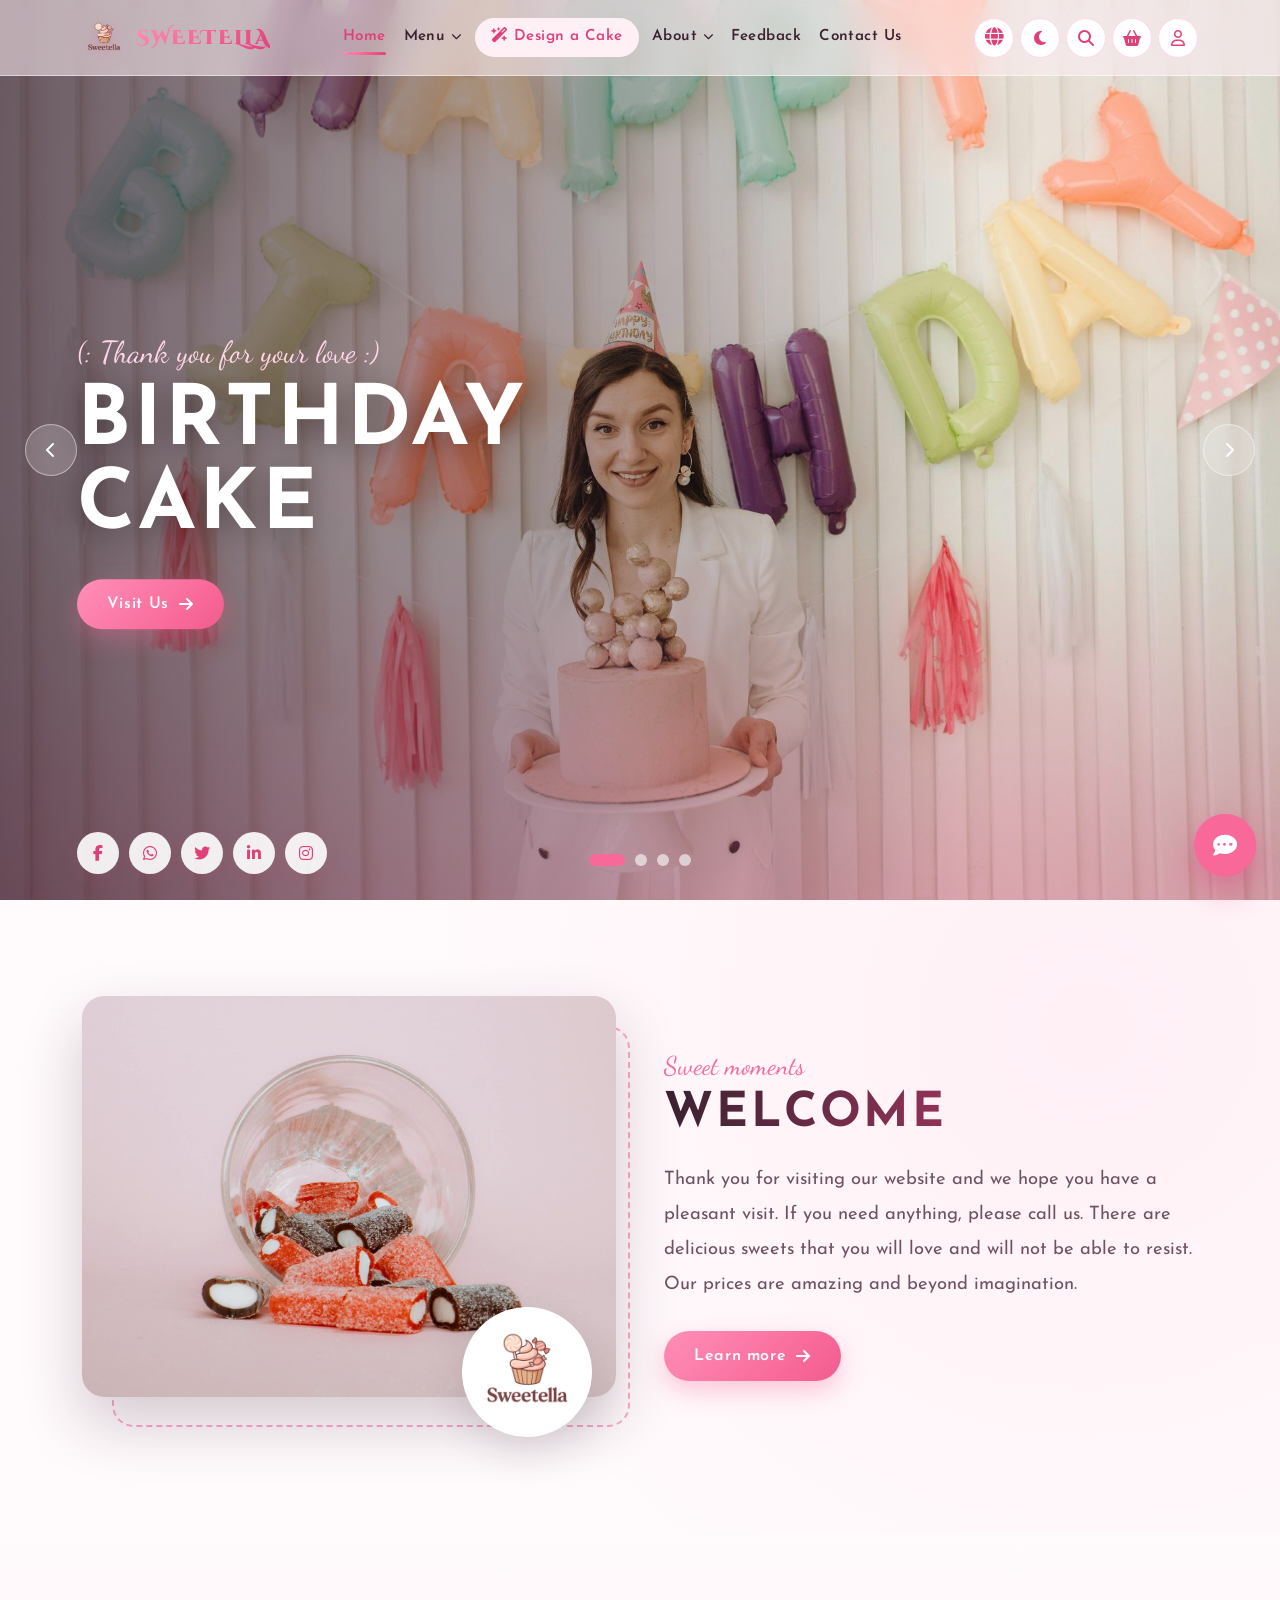
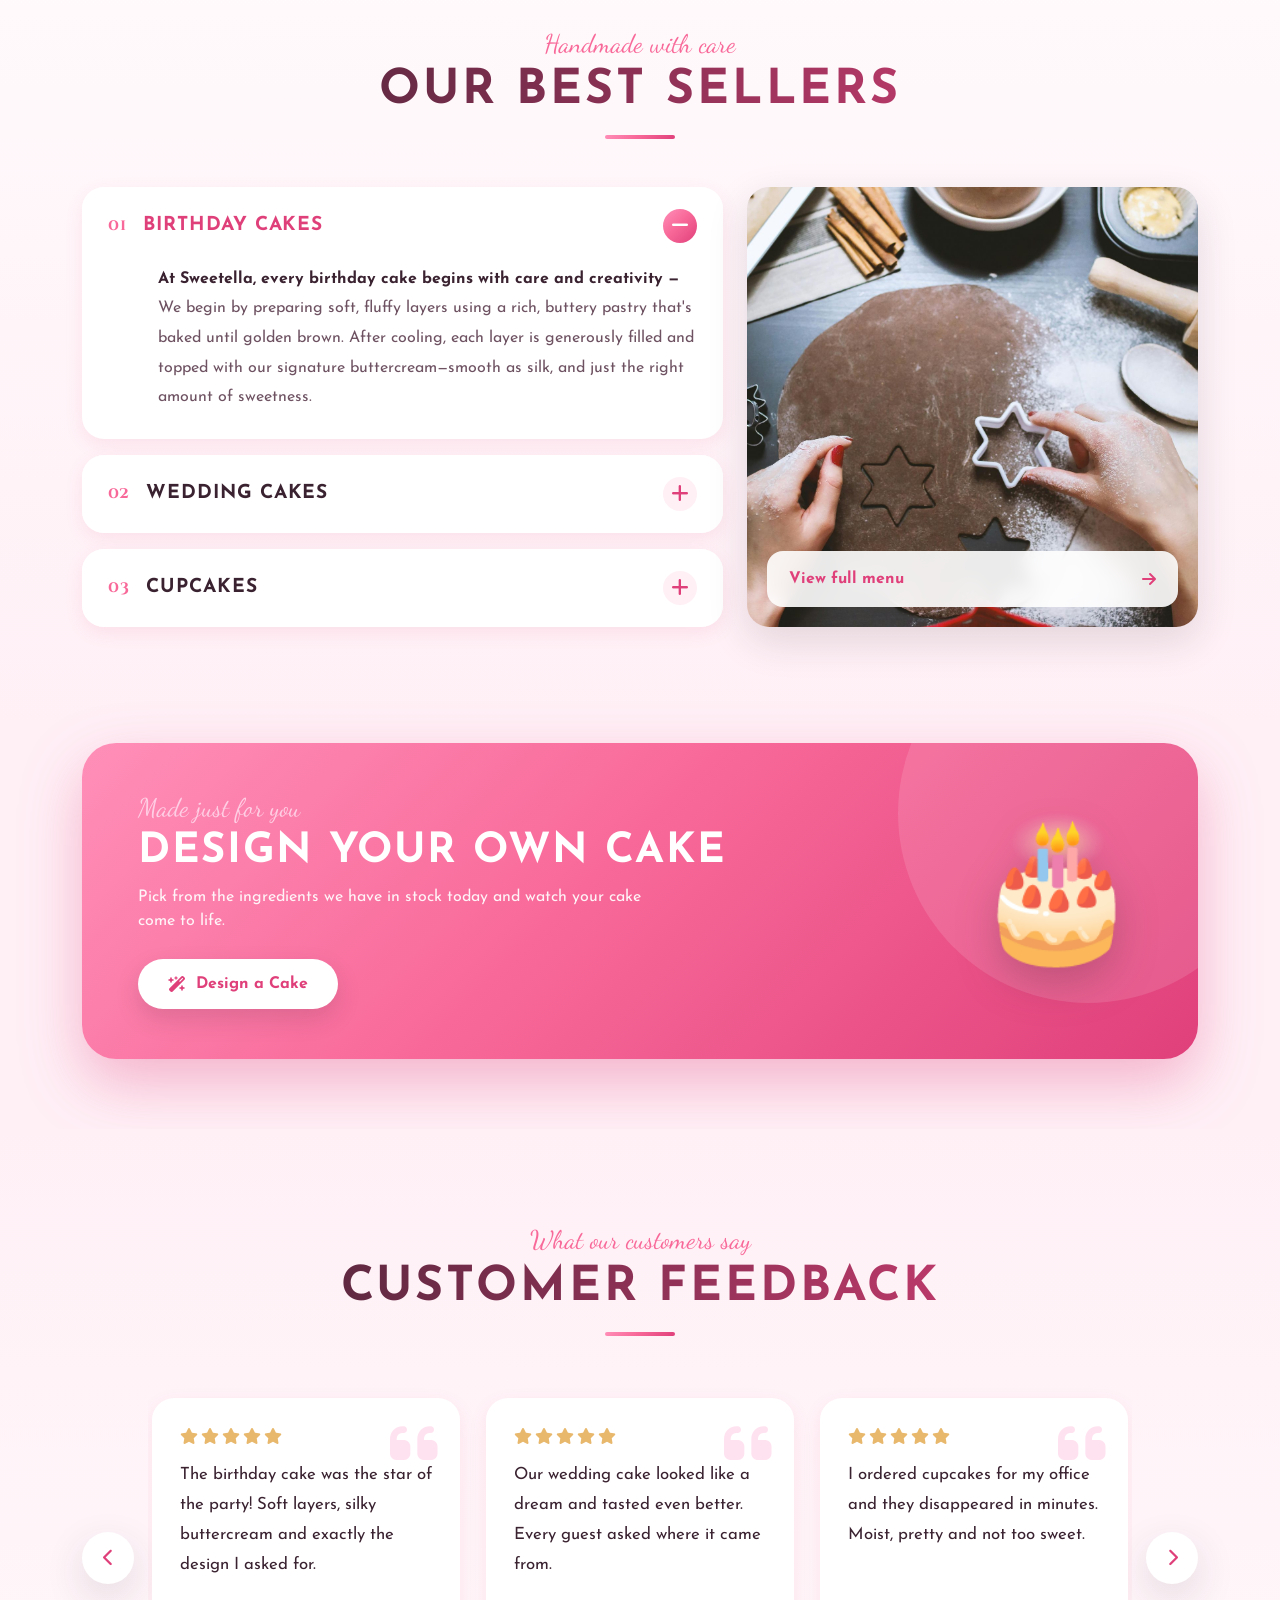
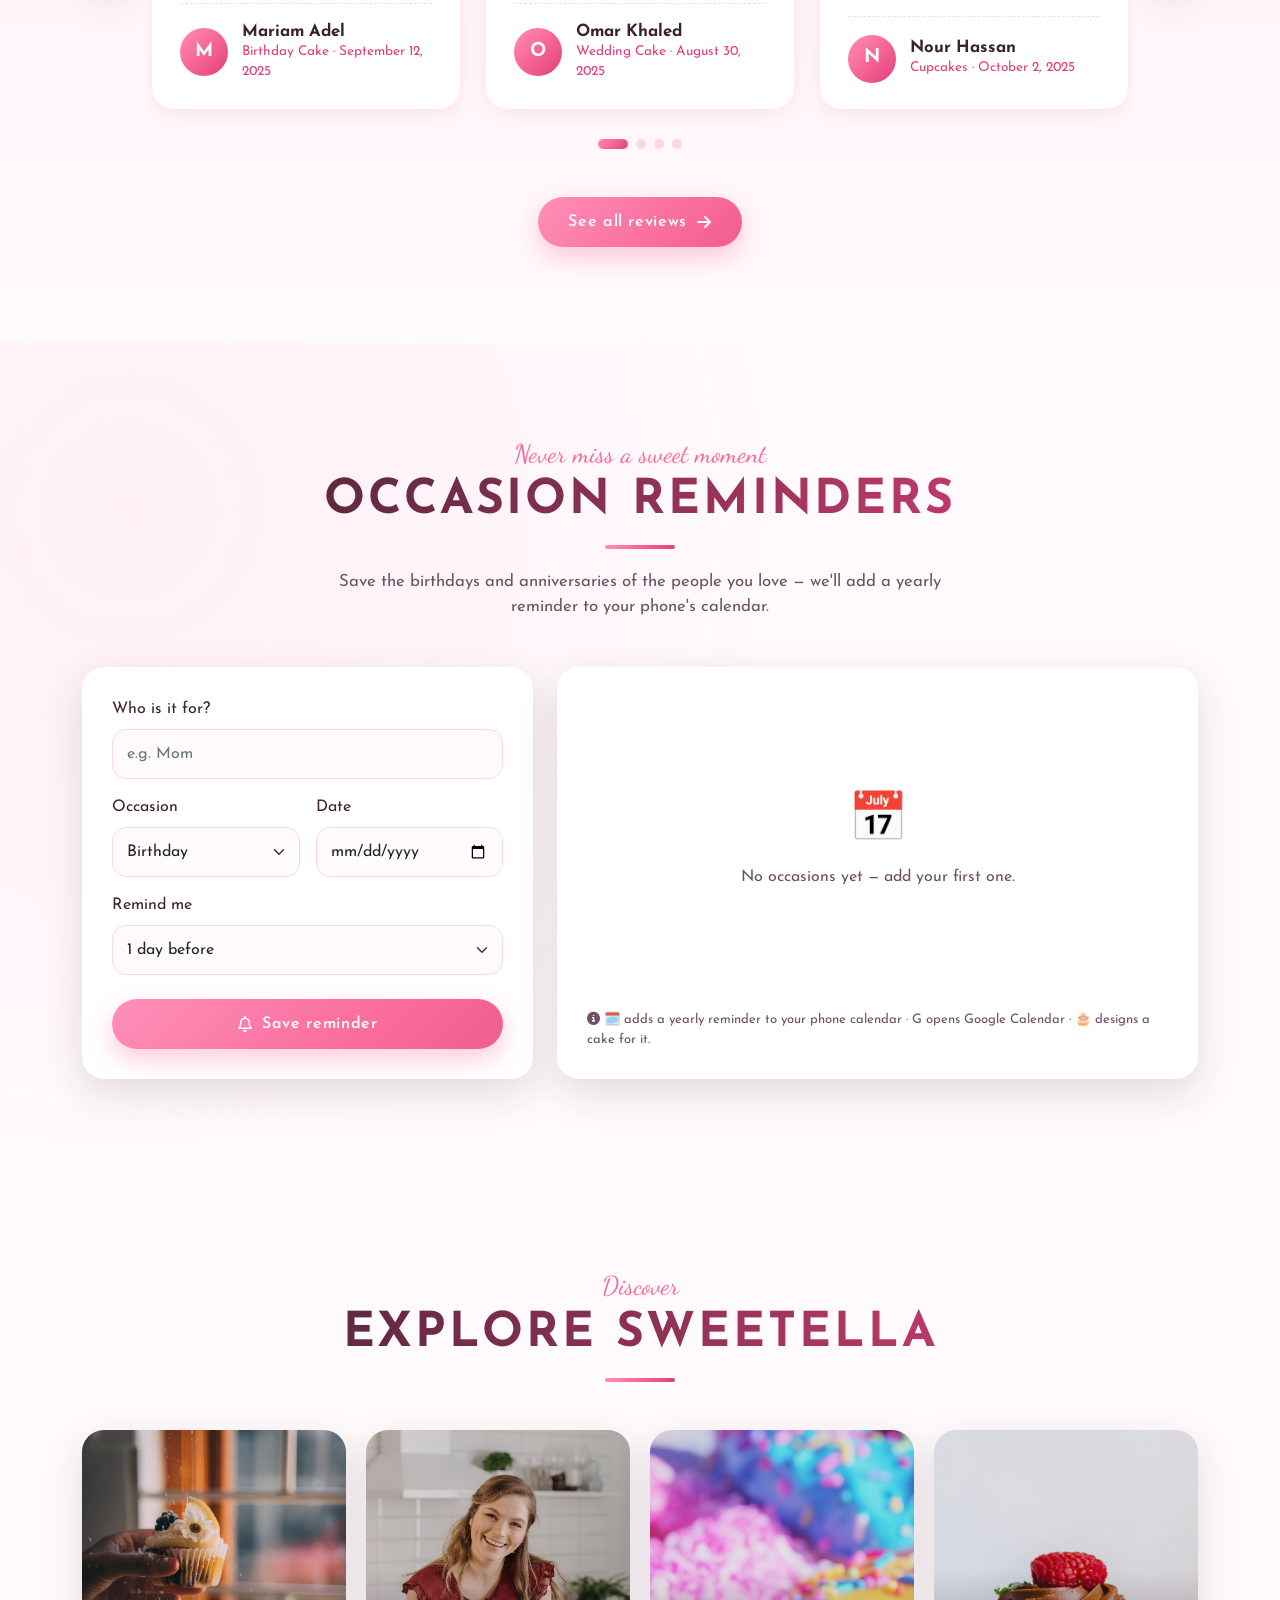
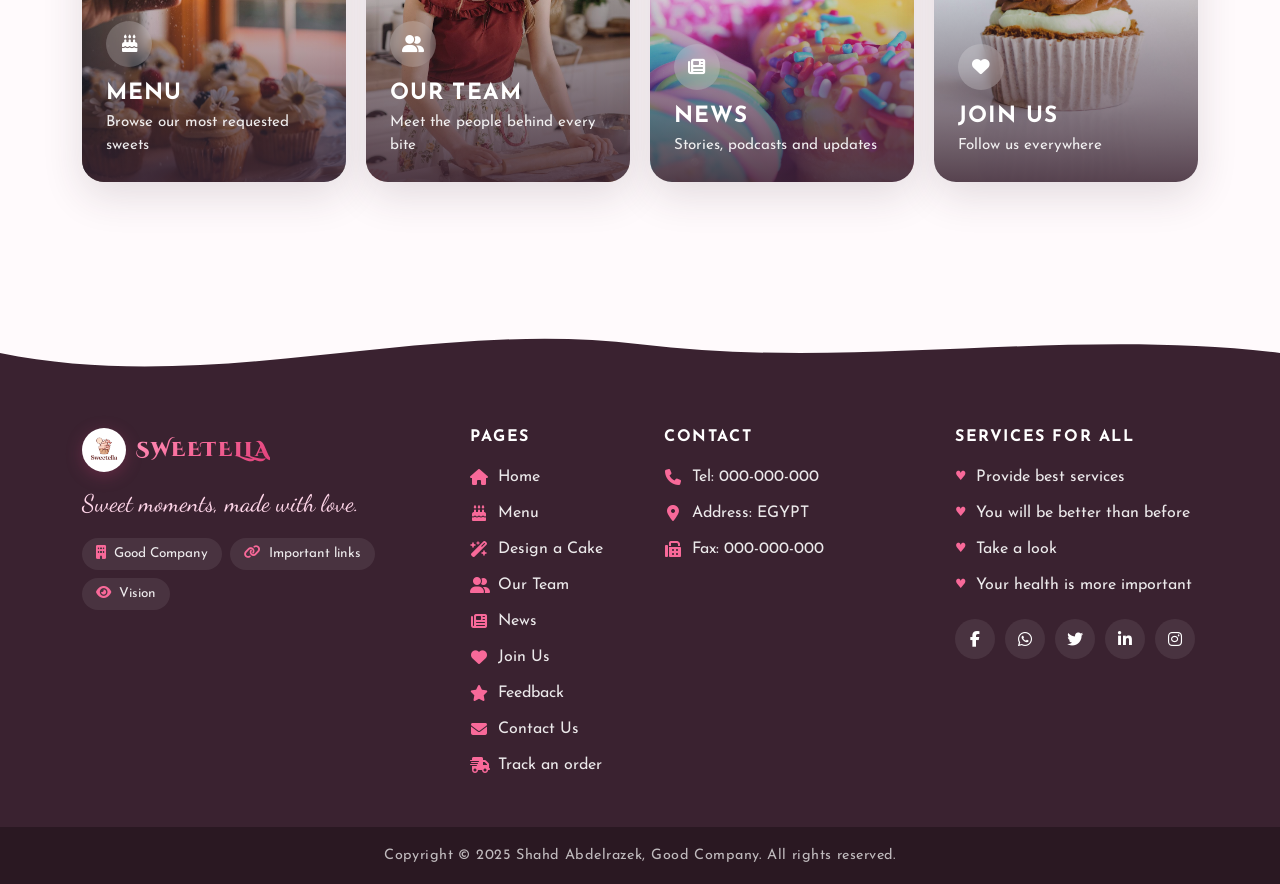
==== commit d6d7aa42: "Update: clean responsive version" ====
--- a/index.html
+++ b/index.html
@@ -1,762 +1,299 @@
-<html>
-
-   <head>
-
-        <link rel="stylesheet" href="css/bootstrap.min.css"> 
-        <link rel="stylesheet" href="css/style.css">
-        <link rel="stylesheet" href="css/all.css">
-        <meta charset="UTF-8">
-      
-
-
-        <link rel="preconnect" href="https://fonts.googleapis.com">
-        <link rel="preconnect" href="https://fonts.gstatic.com" crossorigin>
-       <link href="https://fonts.googleapis.com/css2?family=Cinzel+Decorative:wght@400;700;900&family=Dancing+Script:wght@400..700&family=Josefin+Sans:ital,wght@0,100..700;1,100..700&family=Roboto:ital,wght@0,100..900;1,100..900&family=Schibsted+Grotesk:ital,wght@0,400..900;1,400..900&display=swap" rel="stylesheet">
-     
-       <link rel="preconnect" href="https://fonts.googleapis.com">
-       <link rel="preconnect" href="https://fonts.gstatic.com" crossorigin>
-       <link href="https://fonts.googleapis.com/css2?family=Cinzel+Decorative:wght@400;700;900&family=Dancing+Script:wght@400..700&family=Josefin+Sans:ital,wght@0,100..700;1,100..700&family=Lato:ital,wght@0,100;0,300;0,400;0,700;0,900;1,100;1,300;1,400;1,700;1,900&family=Libertinus+Math&family=Roboto:ital,wght@0,100..900;1,100..900&family=Schibsted+Grotesk:ital,wght@0,400..900;1,400..900&display=swap" rel="stylesheet"> 
-
-
-       <link rel="stylesheet" href="https://cdnjs.cloudflare.com/ajax/libs/font-awesome/6.4.0/css/all.min.css">
-
-   </head>
-
-   <body>
-
- <nav class="navbar navbar-expand-lg navbar-light" style="opacity: 0.8;">
-
-  
-    <div class="container-fluid">
-      <img src="images/ChatGPT_Image_Jul_2__2025__10_43_21_PM-removebg-preview.png" class="img1" alt="logo">
-      <a class="navbar-brand gradient-text" href="#">SWEETELLA</a>
-      <div style="width: 2px; height: 40px; background-color: #ff82c0;"></div>
-
-      <button class="navbar-toggler" type="button" data-bs-toggle="collapse" data-bs-target="#navbarSupportedContent">
-        <span class="navbar-toggler-icon"></span>
-      </button>
-
-      <div class="collapse navbar-collapse" id="navbarSupportedContent">
-        <ul class="navbar-nav me-auto mb-2 mb-lg-0">
-          <li class="nav-item">
-            <a class="nav-link active" href="#" style="color: #fc3398;">Home</a>
-          </li>
-          <li class="nav-item">
-            <a class="nav-link active" href="#" style="color: #fc3398;">Link</a>
-          </li>
-          <li class="nav-item dropdown">
-            <a class="nav-link dropdown-toggle active" href="#" id="navbarDropdown" data-bs-toggle="dropdown" style="color: #fc3398;">
-              Menu
-            </a>
-            <ul class="dropdown-menu">
-              <li><a class="dropdown-item" href="#">BIRTHDAY CAKE</a></li>
-              <li><a class="dropdown-item" href="#">CUPCAKES</a></li>
-              <li><hr class="dropdown-divider"></li>
-              <li><a class="dropdown-item" href="#">CANDY</a></li>
-              <li><a class="dropdown-item" href="#">DONUTS</a></li>
-              <li><a class="dropdown-item" href="#">COOKIES</a></li>
-              <li><a class="dropdown-item" href="#">WEDDING CAKE</a></li>
-              <li><a class="dropdown-item" href="#">MORE . . .</a></li>
-            </ul>
-          </li>
-          <li class="nav-item">
-            <a class="nav-link active" href="#" style="color: #fc3398;">About</a>
-          </li>
-        </ul>
-
-       <form class="d-flex">
-  <input class="form-control me-2" type="search" placeholder="Search" aria-label="Search"
-    style="border-radius: 8px; border: 1px solid rgb(250, 168, 219);">
-
-  <button class="btn sweet-btn" type="button" style="margin-right: 10px; border-radius: 5px;">Search</button>
-
-  <button class="btn sweet-btn" type="button" data-bs-toggle="modal" data-bs-target="#loginModal" >
-    Login
-  </button>
-</form>
-
-      </div>
-    </div>
-  </nav>
-
- 
-
-<!-- Modal -->
-<div class="modal fade" id="loginModal" tabindex="-1" aria-labelledby="loginModalLabel" aria-hidden="true">
-  <div class="modal-dialog">
-    <div class="modal-content">
-
-      <!-- Header -->
-      <div class="modal-header text-white">
-        <h5 class="modal-title" id="loginModalLabel">Login</h5>
-        <button type="button" class="btn-close" data-bs-dismiss="modal"></button>
-      </div>
-
-      <!-- Body -->
-      <div class="modal-body">
-        <form id="loginForm">
-          <div class="mb-3">
-            <label for="emailInput" class="form-label">Email address</label>
-            <input type="email" class="form-control" id="emailInput" style="border: 2px solid rgb(248, 103, 152)" required>
-            <div class="form-text">We'll never share your email with anyone else.</div>
-          </div>
-          <div class="mb-3">
-            <label for="passwordInput" class="form-label">Password</label>
-            <input type="password" class="form-control" id="passwordInput" style="border: 2px solid rgb(248, 103, 152)" required>
-          </div>
-          <div class="form-check form-switch mb-3">
-            <input class="form-check-input" type="checkbox" id="rememberMe">
-            <label class="form-check-label" for="rememberMe">Remember me</label>
-          </div>
-        </form>
-      </div>
-
-      <!-- Footer -->
- <div class="modal-footer custom-footer">
-  <button type="button" class="btn btn login-btn" onclick="handleLogin()">Login</button>
-  <button type="button" class="btn btn close-btn" data-bs-dismiss="modal">Close</button>
-</div>
-
-
-
-
-    </div>
-  </div>
-</div>
-
-      </form>
-    </div>
-  </div>
-</nav>
-
-
-
-
-
-      
-  <div id="carouselExampleCaptions" class="carousel slide" data-bs-ride="carousel">
-
-  <div class="carousel-indicators">
-    <button type="button" data-bs-target="#carouselExampleCaptions" data-bs-slide-to="0" aria-label="Slide 1"></button>
-    <button type="button" data-bs-target="#carouselExampleCaptions" data-bs-slide-to="1" aria-label="Slide 2"></button>
-    <button type="button" data-bs-target="#carouselExampleCaptions" data-bs-slide-to="2" aria-label="Slide 3"></button>
-    <button type="button" data-bs-target="#carouselExampleCaptions" data-bs-slide-to="3" class="active" aria-current="true" aria-label="Slide 4"></button>
-  </div>
-
-  <div class="carousel-inner">
-    <div class="carousel-item">
-      <img src="images/pexels-brent-keane-181485-1702373.jpg" class="d-block w-100" alt="...">
-      <div class="carousel-caption d-none d-md-block">
-        <h2>WEDDING CAKE</h2>
-        <p>(: Thank you for your love :)</p>
-        <button class="btn">Visit Us</button>
-      </div>
-    </div>
-
-    <div class="carousel-item">
-      <img src="images/pexels-karolina-grabowska-4016521.jpg" class="d-block w-100" alt="...">
-      <div class="carousel-caption d-none d-md-block">
-        <h2>CANDIES</h2>
-        <p>(: Thank you for your love :)</p>
-        <button class="btn">Visit Us</button>
-      </div>
-    </div>
-
-    <div class="carousel-item">
-      <img src="images/pexels-julias-torten-und-tortchen-434418-1120464.jpg" class="d-block w-100" alt="...">
-      <div class="carousel-caption d-none d-md-block">
-        <h2>CUPCAKES</h2>
-        <p>(: Thank you for your love :)</p>
-        <button class="btn">Visit Us</button>
-      </div>
-    </div>
-
-    <div class="carousel-item active">
-      <img src="images/pexels-pavel-danilyuk-7180713.jpg" class="d-block w-100" alt="...">
-      <div class="carousel-caption d-none d-md-block">
-        <h2>BIRTHDAY CAKE</h2>
-        <p>(: Thank you for your love :)</p>
-        <button class="btn">Visit Us</button>
-      </div>
-    </div>
-  </div>
-
-  <button class="carousel-control-prev" type="button" data-bs-target="#carouselExampleCaptions" data-bs-slide="prev">
-    <span class="carousel-control-prev-icon" aria-hidden="true"></span>
-    <span class="visually-hidden">Previous</span>
-  </button>
-
-  <button class="carousel-control-next" type="button" data-bs-target="#carouselExampleCaptions" data-bs-slide="next">
-
-    <span class="carousel-control-next-icon" aria-hidden="true"></span>
-    <span class="visually-hidden">Next</span>
-
-  </button>
-
-<div class="icons">
-  <i class="fab fa-facebook-square"></i>
-  <i class="fab fa-whatsapp-square"></i>
-  <i class="fab fa-twitter-square"></i>
-  <i class="fab fa-linkedin"></i>
-  <i class="fab fa-instagram-square"></i>
-</div>
-
-</div>
-
-
- <div class="bg">
-  <a class="navbar-brand1 gradient-text1" href="#">WELCOME</a>
-
-  <div class="paragraph">
-    <p class="p1">
-      Thank you for visiting our website and we hope you have a pleasant visit. If you need anything, please call us. There are delicious sweets that you will love and will not be able to resist. Our prices are amazing and beyond imagination.
-    </p>
-    <button class="btn1">Learn more</button>
-  </div>
-</div>
-
-   <hr>
-
-  
-    <div class="title1">
-
-     <p class="p2">Our Best Sellers</p>
-
-    </div>
-
-
-   <div class="accordion" style="border-radius: 10px;" id="accordionExample">
-  <div class="accordion-item">
-    <h2 class="accordion-header shadow bg-body rounded" id="headingOne">
-      <button class="accordion-button shadow bg-body rounded" type="button" data-bs-toggle="collapse" data-bs-target="#collapseOne" aria-expanded="true" aria-controls="collapseOne">
-         <a class="navbar-brand2 gradient-text2" href="#">BIRTHDAY CAKES</a>
-      </button>
-    </h2>
-    <div id="collapseOne" class="accordion-collapse collapse show" aria-labelledby="headingOne" data-bs-parent="#accordionExample">
-      <div class="accordion-body">
-        <strong>At Sweetella, every birthday cake begins with care and creativity — </strong>We begin by preparing soft, fluffy layers using a rich, buttery pastry that's baked until golden brown. After cooling, each layer is generously filled and topped with our signature buttercream—smooth as silk, and just the right amount of sweetness.
-      </div>
-    </div>
-  </div>
-  <div class="accordion-item">
-    <h2 class="accordion-header shadow bg-body rounded" id="headingTwo">
-      <button class="accordion-button collapsed shadow bg-body rounded" type="button" data-bs-toggle="collapse" data-bs-target="#collapseTwo" aria-expanded="false" aria-controls="collapseTwo">
-       <a class="navbar-brand2 gradient-text2" href="#">WEDDING CAKES</a>
-      </button>
-    </h2>
-    <div id="collapseTwo" class="accordion-collapse collapse" aria-labelledby="headingTwo" data-bs-parent="#accordionExample">
-      <div class="accordion-body">
-        <strong>At Sweetella, wedding cakes are more than desserts —</strong> they’re handcrafted symbols of love and celebration. Each tier is baked fresh with premium ingredients, ensuring a rich flavor and perfect texture that reflects the sophistication of your big day.Every Sweetella wedding cake is a blend of timeless beauty and exquisite taste — made to be admired, shared, and remembered forever.
-      </div>
-    </div>
-  </div>
-  <div class="accordion-item">
-    <h2 class="accordion-header shadow bg-body rounded" id="headingThree">
-      <button class="accordion-button collapsed shadow bg-body rounded" type="button" data-bs-toggle="collapse" data-bs-target="#collapseThree" aria-expanded="false" aria-controls="collapseThree">
-        <a class="navbar-brand2 gradient-text2" href="#">CUPCAKES</a>
-      </button>
-    </h2>
-    <div id="collapseThree" class="accordion-collapse collapse" aria-labelledby="headingThree" data-bs-parent="#accordionExample">
-      <div class="accordion-body">
-        <strong>At Sweetella, cupcakes are little pieces of happiness — </strong>perfectly baked, beautifully frosted, and bursting with flavor. Each cupcake is handcrafted in small batches to ensure moist texture, rich taste, and a picture-perfect finish.
-      </div>
-    </div>
-  </div>
-</div>
-
-
-<hr>
-
-
-
-
-
-  <div class="bg1">
- 
-     <div class="title2">
-     <p class="p3">Translate From English To Arabic</p>
-    </div>
-
-
-<div id="copyAlert" class="copy-alert">Copied to clipboard!</div>
-
-<div class="paragraph">
-  <span class="p4">Write And Translate</span>
-  <span class="p5">Press Here</span>
-
- <div class="copy-container">
-  <button class="btn2" id="copyBtn">Copy</button>
-
-  <textarea rows="6" cols="123">translate:</textarea>
-
-</div>
-
-</div> 
-
-
-  </div> 
-
-
-<div id="customAlert" class="custom-alert">
-  <div class="alert-box">
-    <div class="alert-header">https://github.com/Shahd-Abdelrazek</div>
-    <div class="alert-body">
-      <p class="p6">Copied</p>
-      <button id="okBtn">OK</button>
-    </div>
-  </div>
-</div>
-
-
-<hr>
-
-
-
-  <div class="bg1">
- 
-     <div class="title2">
-     <p class="p3">Translate From English To Italy</p>
-    </div>
-
-
-<div id="copyAlert" class="copy-alert">Copied to clipboard!</div>
-
-<div class="paragraph">
-  <span class="p4">Write And Translate</span>
-  <span class="p5">Press Here</span>
-
- <div class="copy-container">
-  <button class="btn2" id="copyBtn">Copy</button>
-
-  <textarea rows="6" cols="123">translate:</textarea>
-
-</div>
-
-</div> 
-
-
-  </div> 
-
-
-<div id="customAlert" class="custom-alert">
-  <div class="alert-box">
-    <div class="alert-header">https://github.com/Shahd-Abdelrazek</div>
-    <div class="alert-body">
-      <p class="p6">Copied</p>
-      <button id="okBtn">OK</button>
-    </div>
-  </div>
-</div>
-
-   
-
-<hr>
-
-
-
-
-
-  <div class="bg1">
- 
-     <div class="title2">
-     <p class="p3">Translate From English To German</p>
-    </div>
-
-
-<div id="copyAlert" class="copy-alert">Copied to clipboard!</div>
-
-<div class="paragraph">
-  <span class="p4">Write And Translate</span>
-  <span class="p5">Press Here</span>
-
- <div class="copy-container">
-  <button class="btn2" id="copyBtn">Copy</button>
-
-  <textarea rows="6" cols="123">translate:</textarea>
-
-</div>
-
-</div> 
-
-
-  </div> 
-
-
-<div id="customAlert" class="custom-alert">
-  <div class="alert-box">
-    <div class="alert-header">https://github.com/Shahd-Abdelrazek</div>
-    <div class="alert-body">
-      <p class="p6">Copied</p>
-      <button id="okBtn">OK</button>
-    </div>
-  </div>
-</div>
-
-   
-
-<hr>
-
-
-<div class="im1"></div>
-
-
-<div class="bg2">
-
-   <div class="title3">
-     <p class="p7  navbar-brand1 gradient-text3">OUR MOST REQUESTED ITEMS </p>
-    </div>
-
-</div>
-
-
-
-
-<div class="card-container">
-  <div class="cardd">
-    <img src="images/pexels-taryn-elliott-4099126.jpg">
-    <div class="card-content">
-      <h3>CUPCAKES</h3>
-      <p>Made with love for you :)</p>
-      <button>Know More</button>
-    </div>
-  </div>
-
-  <div class="cardd">
-    <img src="images/pexels-jeremy-wong-382920-1038711.jpg">
-    <div class="card-content">
-      <h3>WEDDING CAKE</h3>
-      <p>Made with love for you :)</p>
-      <button>Know More</button>
-    </div>
-  </div>
-
-  <div class="cardd">
-    <img src="images/pexels-gordon-ky-331483739-14612608.jpg">
-    <div class="card-content">
-      <h3>BIRTHDAY CAKE</h3>
-      <p>Made with love for you :)</p>
-      <button>Know More</button>
-    </div>
-  </div>
-
-  <div class="cardd">
-    <img src="images/pexels-polina-tankilevitch-5469044.jpg">
-    <div class="card-content">
-      <h3>CANDIES</h3>
-      <p>Made with love for you :)</p>
-      <button>Know More</button>
-    </div>
-  </div>
-
-  <div class="cardd">
-    <img src="images/pexels-cottonbro-4686958.jpg">
-    <div class="card-content">
-      <h3>DONUTS</h3>
-      <p>Made with love for you :)</p>
-      <button>Know More</button>
-    </div>
-  </div>
-
-  <div class="cardd">
-    <img src="images/pexels-karolina-grabowska-5477986.jpg">
-    <div class="card-content">
-      <h3>CUPCAKES</h3>
-      <p>Made with love for you :)</p>
-      <button>Know More</button>
-    </div>
-  </div>
-
-  <div class="card1">
-    <img src="images/pexels-ron-lach-10033205.jpg">
-    <div class="card-content">
-      <h3>BIRTHDAY CAKE</h3>
-      <p>Made with love for you :)</p>
-      <button>Know More</button>
-    </div>
-  </div>
-
-  <div class="card1">
-    <img src="images/pexels-rquiros-1727415.jpg">
-    <div class="card-content">
-      <h3>WEDDING CAKE</h3>
-      <p>Made with love for you :)</p>
-      <button>Know More</button>
-    </div>
-  </div>
-</div>
-
-
-
-<div class="im2"></div>
-
-
-<hr class="hr1">
-
-
-
-<div class="bg3">
-
-   <div class="title4">
-     <p class="p8  navbar-brand1 gradient-text3">THANKS FOR</p>
-    </div>
-
-</div>
-
-
-
-
-<div class="container3">
-
-
-<div class="card6 bg-dark text-white overlay-card shadow position-relative">
-  <div class="image-wrapper">
-    <img src="images/pexels-chloekalaartist-1043474.jpg" class="card-img" alt="...">
-    <div class="img-overlay"></div>
-    <img src="images/pexels-chloekalaartist-1043474.jpg" class="small-img" alt="icon">
-  </div>
-
-  <div class="card-img-overlay overlay-text">
-    <h5 class="card-title">All Thanks And Appreciation</h5>
-    <p class="card-text"><i class="far fa-clock fa-clock"></i> June 17,2025</p>
-  </div>
-
-
-  <p class="card-text1">Eng. Ahmed Mohamed</p>
-  <p class="card-text2">Director of UI/UX</p>
-</div>
-
-
-
-
-<div class="card bg-dark text-white overlay-card shadow position-relative">
-  <div class="image-wrapper">
-    <img src="images/pexels-pavel-danilyuk-6996246.jpg" class="card-img" alt="...">
-    <div class="img-overlay"></div>
-    <img src="images/pexels-pavel-danilyuk-6996246.jpg" class="small-img" alt="icon">
-  </div>
-
-  <div class="card-img-overlay overlay-text">
-    <h5 class="card-title">All Thanks And Appreciation</h5>
-    <p class="card-text"><i class="far fa-clock fa-clock"></i> June 17,2025</p>
-  </div>
-
-
-  <p class="card-text1">chef. Sara Mahmoud</p>
-  <p class="card-text2">Responsible for oriental sweets</p>
-</div>
-
-
-
-<div class="card bg-dark text-white overlay-card shadow position-relative ">
-  <div class="image-wrapper">
-    <img src="images/pexels-miquel-ferran-gomez-figueroa-2172703-3814446.jpg" class="card-img" alt="...">
-    <div class="img-overlay"></div>
-    <img src="images/pexels-miquel-ferran-gomez-figueroa-2172703-3814446.jpg" class="small-img" alt="icon">
-  </div>
-
-  <div class="card-img-overlay overlay-text ">
-    <h5 class="card-title">All Thanks And Appreciation</h5>
-    <p class="card-text"><i class="far fa-clock fa-clock"></i> June 17,2025</p>
-  </div>
-
-
-  <p class="card-text1">chef. Ali Esam</p>
-  <p class="card-text2">Responsible for Western sweets</p>
-</div>
-
-
-</div>
-
-<hr class="hr2">
-
-
-  <div class="title5">
-     <p class="p9  navbar-brand1 gradient-text4">SWEETELLA NEWS</p>
-    </div>
-
-<div class="podcast-card">
-  <div class="podcast-content">
-    <h2>Podcast Title</h2>
-    <p class="date"><i class="fas fa-calendar-alt"></i> Tus, Oct 25th 2025</p>
-    <div class="blue-divider"></div>
-    <p class="description">
-      Lorem ipsum dolor sit amet consectetur adipisicing elit. Aliquam necessitatibus quod quam impedit fugit exercitationem corporis odit possimus consectetur?
-    </p>
-    <div class="tags">
-      <span><i class="fas fa-tag"></i> Podcast</span>
-      <span><i class="fas fa-clock"></i> 55 mins</span>
-      <span class="play"><i class="fas fa-play"></i> Play Episode</span>
-    </div>
-  </div>
-  <div class="podcast-image">
-    <div class="image-inner"></div>
-    <div class="blue-overlay"></div>
-  </div>
-</div>
-
-<div class="podcast-card1">
-  <div class="podcast-image1">
-    <div class="image-inner1"></div>
-    <div class="blue-overlay1"></div>
-  </div>
-  <div class="podcast-content1">
-    <h2>Podcast Title</h2>
-    <p class="date1"><i class="fas fa-calendar-alt"></i> Sun, June 17th 2025</p>
-    <div class="blue-divider1"></div>
-    <p class="description1">
-      Lorem ipsum dolor sit amet consectetur adipisicing elit. Aliquam necessitatibus quod quam impedit fugit exercitationem corporis odit possimus consectetur?
-    </p>
-    <div class="tags1">
-      <span><i class="fas fa-tag"></i> Podcast</span>
-      <span><i class="fas fa-clock"></i> 55 mins</span>
-      <span class="play1"><i class="fas fa-play"></i> Play Episode</span>
-    </div>
-  </div>
-</div>
-
-<div class="podcast-card3">
-  <div class="podcast-content3">
-    <h2>Podcast Title</h2>
-    <p class="date3"><i class="fas fa-calendar-alt"></i> Mon, May 25th 2025</p>
-    <div class="blue-divider3"></div>
-    <p class="description3">
-      Lorem ipsum dolor sit amet consectetur adipisicing elit. Aliquam necessitatibus quod quam impedit fugit exercitationem corporis odit possimus consectetur?
-    </p>
-    <div class="tags3">
-      <span><i class="fas fa-tag"></i> Podcast</span>
-      <span><i class="fas fa-clock"></i> 55 mins</span>
-      <span class="play3"><i class="fas fa-play"></i> Play Episode</span>
-    </div>
-  </div>
-  <div class="podcast-image3">
-    <div class="image-inner3"></div>
-    <div class="blue-overlay3"></div>
-  </div>
-</div>
-
-<div class="podcast-card4">
-  <div class="podcast-image4">
-    <div class="image-inner4"></div>
-    <div class="blue-overlay4"></div>
-  </div>
-  <div class="podcast-content4">
-    <h2>Podcast Title</h2>
-    <p class="date4"><i class="fas fa-calendar-alt"></i> Sat, Dec 6th 2025</p>
-    <div class="blue-divider4"></div>
-    <p class="description4">
-      Lorem ipsum dolor sit amet consectetur adipisicing elit. Aliquam necessitatibus quod quam impedit fugit exercitationem corporis odit possimus consectetur?
-    </p>
-    <div class="tags4">
-      <span><i class="fas fa-tag"></i> Podcast</span>
-      <span><i class="fas fa-clock"></i> 55 mins</span>
-      <span class="play4"><i class="fas fa-play"></i> Play Episode</span>
-    </div>
-  </div>
-</div>
-
-
-
-
-
- <div class="title6">
-     <p class="p10  navbar-brand1 gradient-text5">JOIN US</p>
-    </div>
-
-
-  <div class="container4">
-
-  <div class="card-im shadow-lg p-3 mb-5 bg-body rounded">
-    <p class="p11">Subscribe Now</p>
-    <div class="img-youtube">
-      <img src="images/alexander-shatov-k1xf2D7jWUs-unsplash-scaled-removebg-preview.png">
-    </div>
-    <p class="p12">Go to link</p>
-  </div>
-
-  <div class="card-im1 shadow-lg p-3 mb-5 bg-body rounded">
-    <p class="p13">Follow</p>
-    <div class="img-youtube1">
-      <img src="images/images-removebg-preview.png">
-    </div>
-    <p class="p14">Go to link</p>
-  </div>
-
-  <div class="card-im shadow-lg p-3 mb-5 bg-body rounded">
-    <p class="p11">Like the page</p>
-    <div class="img-youtube">
-      <img src="images/WhatsApp_Image_2025-07-10_at_05.21.59_ec007aa2-removebg-preview(1).png">
-    </div>
-    <p class="p12">Go to link</p>
-  </div>
-
-  <div class="card-im shadow-lg p-3 mb-5 bg-body rounded">
-    <p class="p11">Watch videos</p>
-    <div class="img-youtube">
-      <img src="images/WhatsApp_Image_2025-07-10_at_05.22.00_15012650-removebg-preview.png">
-    </div>
-    <p class="p12">Go to link</p>
-  </div>
-
-</div>
-
-
-
-<div class="container5">
-  <div class="img3">
-    <div class="L1"></div>
-    <div class="L1"></div>
-    <div class="L1"></div>
-
-    <div class="i1">
-      <img src="images/ChatGPT_Image_Jul_2__2025__10_43_21_PM-removebg-preview.png" class="im3">
-      <span class="sp5">Good Company</span>
-    </div>
-
-    <div class="i1">
-      <img src="images/ChatGPT_Image_Jul_2__2025__10_43_21_PM-removebg-preview.png" class="im3">
-      <span class="sp5">Important links</span>
-    </div>
-
-    <div class="i1">
-      <img src="images/ChatGPT_Image_Jul_2__2025__10_43_21_PM-removebg-preview.png" class="im4">
-      <span class="sp5">Vision</span>
-    </div>
-
-    <div class="L2"></div>
-    <div class="L2"></div>
-    <div class="L2"></div>
-  </div>
-
-  <div class="link1">
-    <p class="lin1">Tel: 000-000-000</p>
-    <p class="lin1">Address: EGYPT</p>
-    <p class="lin1">Fax: 000-000-000</p>
-  </div>
-
-  <div class="link2">
-    <p class="lin2">Visit Us</p>
-    <p class="lin2">Take a look</p>
-    <p class="lin2">Your health is more important</p>
-  </div>
-
-  <div class="link1">
-    <p class="lin1">Services for all</p>
-    <p class="lin1">Provide best services</p>
-    <p class="lin1">You will be better than before</p>
-  </div>
-
-  <div class="L3"></div>
-
-  <div class="title7">
-    <p class="p15 navbar-brand1 gradient-text6">COPYRIGHT © 2025 SHAHD ABDELRAZEK, GOOD COMPANY. ALL RIGHTS</p>
-  </div>
-
-  <div class="L4"></div>
-</div>
-
-
-    <script src="js/script.js"></script>
-    <script src="js/bootstrap.min.js"></script>
-   </body>
-
-</html>+<!DOCTYPE html>
+<html lang="en">
+<head>
+  <meta charset="UTF-8">
+  <meta name="viewport" content="width=device-width, initial-scale=1.0">
+  <meta name="description" content="Sweetella bakery — cakes, cupcakes, donuts and sweets made with love. Order online or design your own cake.">
+  <title>Sweetella | Sweet Moments</title>
+
+  <script>
+    try {
+      var theme = localStorage.getItem("sweetella-theme");
+      if (theme !== "light" && theme !== "dark") theme = matchMedia("(prefers-color-scheme: dark)").matches ? "dark" : "light";
+      document.documentElement.setAttribute("data-theme", theme);
+    } catch (error) {}
+  </script>
+  <meta name="theme-color" content="#f86999">
+  <link rel="manifest" href="manifest.webmanifest">
+  <link rel="icon" href="images/icons/icon-192.png">
+  <link rel="apple-touch-icon" href="images/icons/icon-192.png">
+  <link rel="stylesheet" href="css/bootstrap.min.css" id="bootstrap-css">
+  <link rel="preconnect" href="https://fonts.googleapis.com">
+  <link rel="preconnect" href="https://fonts.gstatic.com" crossorigin>
+  <link href="https://fonts.googleapis.com/css2?family=Aref+Ruqaa:wght@400;700&family=Cairo:wght@400;600;700;800&family=Cinzel+Decorative:wght@700;900&family=Dancing+Script:wght@500..700&family=Josefin+Sans:wght@300..700&display=swap" rel="stylesheet">
+  <link rel="stylesheet" href="https://cdnjs.cloudflare.com/ajax/libs/font-awesome/6.4.0/css/all.min.css">
+  <link rel="stylesheet" href="css/style.css">
+</head>
+
+<body data-page="home" data-title-key="nav.home">
+  <header id="site-header"></header>
+
+  <main>
+    <!-- HERO CAROUSEL -->
+    <section class="hero">
+      <div id="heroCarousel" class="carousel slide carousel-fade" data-bs-ride="carousel" data-bs-interval="5000">
+        <div class="carousel-indicators">
+          <button type="button" data-bs-target="#heroCarousel" data-bs-slide-to="0" class="active" aria-current="true" aria-label="Slide 1"></button>
+          <button type="button" data-bs-target="#heroCarousel" data-bs-slide-to="1" aria-label="Slide 2"></button>
+          <button type="button" data-bs-target="#heroCarousel" data-bs-slide-to="2" aria-label="Slide 3"></button>
+          <button type="button" data-bs-target="#heroCarousel" data-bs-slide-to="3" aria-label="Slide 4"></button>
+        </div>
+
+        <div class="carousel-inner">
+          <div class="carousel-item active">
+            <img src="images/pexels-pavel-danilyuk-7180713.jpg" alt="Birthday cake">
+            <div class="hero-caption">
+              <p class="hero-kicker" data-i18n="hero.thanks"></p>
+              <h1 class="hero-title" data-i18n="cat.birthday"></h1>
+              <a class="btn-sweet" href="menu.html#birthday"><span data-i18n="hero.visit"></span> <i class="fa-solid fa-arrow-right flip-rtl" aria-hidden="true"></i></a>
+            </div>
+          </div>
+          <div class="carousel-item">
+            <img src="images/pexels-brent-keane-181485-1702373.jpg" alt="Wedding cake">
+            <div class="hero-caption">
+              <p class="hero-kicker" data-i18n="hero.thanks"></p>
+              <h2 class="hero-title" data-i18n="cat.wedding"></h2>
+              <a class="btn-sweet" href="menu.html#wedding"><span data-i18n="hero.visit"></span> <i class="fa-solid fa-arrow-right flip-rtl" aria-hidden="true"></i></a>
+            </div>
+          </div>
+          <div class="carousel-item">
+            <img src="images/pexels-karolina-grabowska-4016521.jpg" alt="Candies">
+            <div class="hero-caption">
+              <p class="hero-kicker" data-i18n="hero.thanks"></p>
+              <h2 class="hero-title" data-i18n="cat.candies"></h2>
+              <a class="btn-sweet" href="menu.html#candies"><span data-i18n="hero.visit"></span> <i class="fa-solid fa-arrow-right flip-rtl" aria-hidden="true"></i></a>
+            </div>
+          </div>
+          <div class="carousel-item">
+            <img src="images/pexels-julias-torten-und-tortchen-434418-1120464.jpg" alt="Cupcakes">
+            <div class="hero-caption">
+              <p class="hero-kicker" data-i18n="hero.thanks"></p>
+              <h2 class="hero-title" data-i18n="cat.cupcakes"></h2>
+              <a class="btn-sweet" href="menu.html#cupcakes"><span data-i18n="hero.visit"></span> <i class="fa-solid fa-arrow-right flip-rtl" aria-hidden="true"></i></a>
+            </div>
+          </div>
+        </div>
+
+        <button class="carousel-control-prev" type="button" data-bs-target="#heroCarousel" data-bs-slide="prev">
+          <span class="hero-arrow"><i class="fa-solid fa-chevron-left" aria-hidden="true"></i></span><span class="visually-hidden">Previous</span>
+        </button>
+        <button class="carousel-control-next" type="button" data-bs-target="#heroCarousel" data-bs-slide="next">
+          <span class="hero-arrow"><i class="fa-solid fa-chevron-right" aria-hidden="true"></i></span><span class="visually-hidden">Next</span>
+        </button>
+      </div>
+
+      <div class="hero-social" aria-label="Social media">
+        <a href="#" aria-label="Facebook"><i class="fab fa-facebook-f" aria-hidden="true"></i></a>
+        <a href="#" aria-label="WhatsApp"><i class="fab fa-whatsapp" aria-hidden="true"></i></a>
+        <a href="#" aria-label="Twitter"><i class="fab fa-twitter" aria-hidden="true"></i></a>
+        <a href="#" aria-label="LinkedIn"><i class="fab fa-linkedin-in" aria-hidden="true"></i></a>
+        <a href="#" aria-label="Instagram"><i class="fab fa-instagram" aria-hidden="true"></i></a>
+      </div>
+    </section>
+
+    <!-- WELCOME -->
+    <section class="section welcome">
+      <div class="container">
+        <div class="row align-items-center g-5">
+          <div class="col-lg-6 reveal">
+            <div class="welcome-art">
+              <img src="images/pexels-tima-miroshnichenko-7033808.jpg" alt="Sweetella sweets" class="welcome-img-main">
+              <img src="images/ChatGPT_Image_Jul_2__2025__10_43_21_PM-removebg-preview.png" alt="" class="welcome-badge">
+            </div>
+          </div>
+          <div class="col-lg-6 reveal">
+            <p class="kicker" data-i18n="welcome.kicker"></p>
+            <h2 class="section-title" data-i18n="welcome.title"></h2>
+            <p class="lead-text" data-i18n="welcome.text"></p>
+            <a class="btn-sweet" href="menu.html"><span data-i18n="welcome.more"></span> <i class="fa-solid fa-arrow-right flip-rtl" aria-hidden="true"></i></a>
+          </div>
+        </div>
+      </div>
+    </section>
+
+    <!-- BEST SELLERS -->
+    <section class="section best">
+      <div class="container">
+        <div class="section-head reveal">
+          <p class="kicker" data-i18n="best.kicker"></p>
+          <h2 class="section-title" data-i18n="best.title"></h2>
+        </div>
+
+        <div class="row g-4 align-items-stretch">
+          <div class="col-lg-7 reveal">
+            <div class="accordion sweet-accordion" id="bestSellers">
+              <div class="accordion-item">
+                <h3 class="accordion-header" id="headingOne">
+                  <button class="accordion-button" type="button" data-bs-toggle="collapse" data-bs-target="#collapseOne" aria-expanded="true" aria-controls="collapseOne">
+                    <span class="acc-num">01</span><span data-i18n="best.birthday"></span>
+                  </button>
+                </h3>
+                <div id="collapseOne" class="accordion-collapse collapse show" aria-labelledby="headingOne" data-bs-parent="#bestSellers">
+                  <div class="accordion-body"><strong data-i18n="desc.birthday.lead"></strong> <span data-i18n="desc.birthday.body"></span></div>
+                </div>
+              </div>
+              <div class="accordion-item">
+                <h3 class="accordion-header" id="headingTwo">
+                  <button class="accordion-button collapsed" type="button" data-bs-toggle="collapse" data-bs-target="#collapseTwo" aria-expanded="false" aria-controls="collapseTwo">
+                    <span class="acc-num">02</span><span data-i18n="best.wedding"></span>
+                  </button>
+                </h3>
+                <div id="collapseTwo" class="accordion-collapse collapse" aria-labelledby="headingTwo" data-bs-parent="#bestSellers">
+                  <div class="accordion-body"><strong data-i18n="desc.wedding.lead"></strong> <span data-i18n="desc.wedding.body"></span></div>
+                </div>
+              </div>
+              <div class="accordion-item">
+                <h3 class="accordion-header" id="headingThree">
+                  <button class="accordion-button collapsed" type="button" data-bs-toggle="collapse" data-bs-target="#collapseThree" aria-expanded="false" aria-controls="collapseThree">
+                    <span class="acc-num">03</span><span data-i18n="best.cupcakes"></span>
+                  </button>
+                </h3>
+                <div id="collapseThree" class="accordion-collapse collapse" aria-labelledby="headingThree" data-bs-parent="#bestSellers">
+                  <div class="accordion-body"><strong data-i18n="desc.cupcakes.lead"></strong> <span data-i18n="desc.cupcakes.body"></span></div>
+                </div>
+              </div>
+            </div>
+          </div>
+          <div class="col-lg-5 reveal">
+            <div class="best-photo">
+              <img src="images/pexels-jeshoots-271458.jpg" alt="Sweetella best sellers">
+              <a class="best-photo-cta" href="menu.html">
+                <span data-i18n="nav.fullMenu"></span> <i class="fa-solid fa-arrow-right flip-rtl" aria-hidden="true"></i>
+              </a>
+            </div>
+          </div>
+        </div>
+      </div>
+    </section>
+
+    <!-- DESIGN A CAKE -->
+    <section class="builder-cta-wrap">
+      <div class="container">
+        <a class="builder-cta reveal" href="builder.html">
+          <div>
+            <p class="kicker" data-i18n="builder.kicker"></p>
+            <h2 data-i18n="builder.title"></h2>
+            <p data-i18n="builder.subtitle"></p>
+            <span class="btn-light-sweet"><i class="fa-solid fa-wand-magic-sparkles" aria-hidden="true"></i> <span data-i18n="nav.builder"></span></span>
+          </div>
+          <span class="cta-cake" aria-hidden="true">🎂</span>
+        </a>
+      </div>
+    </section>
+
+    <!-- CUSTOMER FEEDBACK -->
+    <section class="section reviews-home">
+      <div class="container">
+        <div class="section-head reveal">
+          <p class="kicker" data-i18n="fb.kicker"></p>
+          <h2 class="section-title" data-i18n="fb.title"></h2>
+        </div>
+        <div class="review-slider reveal" id="reviewSlider" role="region" aria-roledescription="carousel" data-i18n-aria="fb.title">
+          <button type="button" class="slider-arrow prev" data-slide="-1" data-i18n-aria="rev.prev"><i class="fa-solid fa-chevron-left flip-rtl" aria-hidden="true"></i></button>
+          <div class="slider-viewport">
+            <div class="review-track" id="reviewList"></div>
+          </div>
+          <button type="button" class="slider-arrow next" data-slide="1" data-i18n-aria="rev.next"><i class="fa-solid fa-chevron-right flip-rtl" aria-hidden="true"></i></button>
+        </div>
+        <div class="slider-dots" id="reviewDots"></div>
+        <div class="text-center mt-5">
+          <a class="btn-sweet" href="feedback.html"><span data-i18n="fb.seeAll"></span> <i class="fa-solid fa-arrow-right flip-rtl" aria-hidden="true"></i></a>
+        </div>
+      </div>
+    </section>
+
+    <!-- OCCASION REMINDERS -->
+    <section class="section reminders" id="reminders">
+      <div class="container">
+        <div class="section-head reveal">
+          <p class="kicker" data-i18n="rem.kicker"></p>
+          <h2 class="section-title" data-i18n="rem.title"></h2>
+          <p class="section-sub" data-i18n="rem.subtitle"></p>
+        </div>
+        <div class="row g-4">
+          <div class="col-lg-5">
+            <form class="reminder-form reveal" id="reminderForm">
+              <div class="mb-3">
+                <label class="form-label" for="remName" data-i18n="rem.name"></label>
+                <input class="form-control sweet-input" id="remName" name="remName" maxlength="30" required data-i18n-placeholder="rem.namePh">
+              </div>
+              <div class="row g-3 mb-3">
+                <div class="col-6">
+                  <label class="form-label" for="remOccasion" data-i18n="rem.occasion"></label>
+                  <select class="form-select sweet-input" id="remOccasion" name="remOccasion">
+                    <option value="birthday" data-i18n="occ.birthday"></option>
+                    <option value="anniversary" data-i18n="occ.anniversary"></option>
+                    <option value="graduation" data-i18n="occ.graduation"></option>
+                    <option value="other" data-i18n="occ.other"></option>
+                  </select>
+                </div>
+                <div class="col-6">
+                  <label class="form-label" for="remDate" data-i18n="co.date"></label>
+                  <input class="form-control sweet-input" id="remDate" name="remDate" type="date" required>
+                </div>
+              </div>
+              <div class="mb-4">
+                <label class="form-label" for="remBefore" data-i18n="rem.remind"></label>
+                <select class="form-select sweet-input" id="remBefore" name="remBefore">
+                    <option value="1" data-i18n="rem.before1"></option>
+                    <option value="3" data-i18n="rem.before3"></option>
+                    <option value="7" data-i18n="rem.before7"></option>
+                </select>
+              </div>
+              <button type="submit" class="btn-sweet w-100 justify-content-center"><i class="fa-regular fa-bell" aria-hidden="true"></i> <span data-i18n="rem.save"></span></button>
+            </form>
+          </div>
+          <div class="col-lg-7">
+            <div class="reminder-panel reveal">
+              <ul class="reminder-list" id="reminderList"></ul>
+              <div class="reminder-empty" id="reminderEmpty">
+                <span>📅</span>
+                <p data-i18n="rem.empty"></p>
+              </div>
+              <p class="rem-help"><i class="fa-solid fa-circle-info" aria-hidden="true"></i> <span data-i18n="rem.help"></span></p>
+            </div>
+          </div>
+        </div>
+      </div>
+    </section>
+
+    <!-- EXPLORE PAGES -->
+    <section class="section explore">
+      <div class="container">
+        <div class="section-head reveal">
+          <p class="kicker" data-i18n="explore.kicker"></p>
+          <h2 class="section-title" data-i18n="explore.title"></h2>
+        </div>
+        <div class="explore-grid">
+          <a class="explore-tile reveal" href="menu.html">
+            <img src="images/pexels-taryn-elliott-4099126.jpg" alt="">
+            <div class="explore-text"><i class="fa-solid fa-cake-candles" aria-hidden="true"></i><h3 data-i18n="nav.menu"></h3><p data-i18n="explore.menu"></p></div>
+          </a>
+          <a class="explore-tile reveal" href="team.html">
+            <img src="images/pexels-pavel-danilyuk-6996246.jpg" alt="">
+            <div class="explore-text"><i class="fa-solid fa-user-group" aria-hidden="true"></i><h3 data-i18n="nav.team"></h3><p data-i18n="explore.team"></p></div>
+          </a>
+          <a class="explore-tile reveal" href="news.html">
+            <img src="images/pexels-mccutcheon-1191639.jpg" alt="">
+            <div class="explore-text"><i class="fa-solid fa-newspaper" aria-hidden="true"></i><h3 data-i18n="nav.news"></h3><p data-i18n="explore.news"></p></div>
+          </a>
+          <a class="explore-tile reveal" href="join.html">
+            <img src="images/pexels-vojtech-okenka-127162-1055272.jpg" alt="">
+            <div class="explore-text"><i class="fa-solid fa-heart" aria-hidden="true"></i><h3 data-i18n="nav.join"></h3><p data-i18n="explore.join"></p></div>
+          </a>
+        </div>
+      </div>
+    </section>
+  </main>
+
+  <footer id="site-footer" class="site-footer"></footer>
+
+  <script src="js/bootstrap.bundle.min.js"></script>
+  <script src="js/i18n.js"></script>
+  <script src="js/store.js"></script>
+  <script src="js/chatbot.js"></script>
+  <script src="js/reminders.js"></script>
+  <script src="js/track.js"></script>
+  <script src="js/script.js"></script>
+</body>
+</html>
--- a/css/style.css
+++ b/css/style.css
@@ -1,2577 +1,2016 @@
-*{
-    margin: 0;
-    padding: 0;
-    box-sizing: border-box;
-}
-
-body{
-    background-color: #ebebeb;
-    height: 7600px;
-}
-
-img{
-    height: 90vh;
-    image-rendering: auto;
-    margin-top: 75px;
-    object-fit: cover;
-}
-
-.carousel-caption{
-    background-color: rgba(245, 215, 233, 0.6);
-    width: 70%;
-    height: 190px;
-    margin-top: 10px;
-    border-radius: 10px;
-}
-
-
-
-
-.carousel{
-    margin-left: 5px;
-    width: 99%;
-}
-
-h2{
-  font-family: "Josefin Sans", sans-serif;
-  font-optical-sizing: auto;
-  font-style: normal;
-    color: black;
-     text-shadow: 2px 2px 5px;
-}
-
-p{
-  font-family: "Dancing Script", cursive;
-  font-optical-sizing: auto;
-  font-style: normal;
-    font: 10px;
-    font-weight: bold;
-    color: black;
-}
-
-.btn{
-    font-family: "Josefin Sans", sans-serif;
-   font-optical-sizing: auto;
-   font-style: normal;
-   color: rgb(255, 255, 255);
-   background-color:#f86999;
-}
-
-.btn:hover{
-    color: rgb(255, 255, 255);
-}
-
-.container-fluid{
-    background-color:rgb(255, 213, 232);
-    height: 58px;
-}
-
-
-.navbar {
-  position: fixed;
-  top: 0;
-  left: 0;
-  width: 100%;
-  z-index: 999;
-  background-color: #ffd6e9;
-  box-shadow: 0 4px 6px rgba(0, 0, 0, 0.1);
-}
-
-.navbar.scrolled {
-  background-color: rgba(255, 255, 255, 0.8);
-}
-
-
-.dropdown-item{
-   font-family: "Josefin Sans", sans-serif;
-   font-optical-sizing: auto;
-   font-style: normal;
-    text-shadow: 3px 3px 5px;
-    color: white;
-}
-
-.dropdown-item:hover{
-    color: #ff4885;
-    background-color: rgb(247, 179, 210);
-}
-
-.dropdown-menu{
-    background-color: rgba(253, 214, 232, 0.8);
-}
-
-.dropdown-menu:focus{
-    border-radius: 2px solid #ff0055;
-}
-
-
-
-
-
-
-
-
-.dropdown-divider{
-      background-color: #ff0055;
-}
-
-.nav-link{
-    font-family: "Josefin Sans", sans-serif;
-   font-optical-sizing: auto;
-   font-style: normal;
-}
-
-#navbarDropdown{
-    border-radius: 2px solid #ff0055;
-}
-
-
-.btn-close{
-    background-color: #c73465;
-}
-
-.nav-item{
-    color: white;
-}
-
-.form-control{
-    font-family: "Josefin Sans", sans-serif;
-    font-optical-sizing: auto;
-    font-style: normal;
-}
-
-.img1{
-    background-color: #f79ebc;
-    border-radius: 60px;
-    width :70px;
-    height :65px;
-    margin-top: -2px;
-    box-shadow: 0 4px 8px rgba(0, 0, 0, 0.2);
-
-}
-
-.navbar-brand{
-    font-weight: bold;
-    margin-left: 20px;
-}
-
-.gradient-text {
-  background-image: linear-gradient(to bottom, #ff51a8, #fdb1ea, #fcc1b4);
-  -webkit-background-clip: text;
-  -webkit-text-fill-color: transparent;
-  font-weight: bold;
-  font-size: 20px;
-  font-family: 'Cursive', sans-serif;
-}
-
-
-
-#navbarDropdown {
-  border: 2px solid #f764ad; 
-  padding: 6px 12px;
-  border-radius: 10px;
-}
-
-
-#navbarDropdown:hover {
-  transform: scale(1.07); 
-}
-
-
-
-
-#navbarDropdown:focus,
-#navbarDropdown:active {
-  outline: none;
-  border-radius: 8px;
-  background-color: #fdd6e8;
-
-}
-
-
-#navbarDropdown:hover::first-letter {
-  color: #ff007f;
-  font-weight: bold;
-}
-
-
-
-
-.form-check-label{
-    color: #f7407d;
-    font-weight: bold;
-}
-
-.form-check-input{
-     color: #f7407d;
-     background-color:#fa76a2;
-}
-
-.form-check-input:hover{
-    color: #fa76a2;
-    background-color:#f7407d ;
-}
-
-.modal-header{
-    background-color:#fa76a2 ;
-}
-
-.form-label{
-    font-family: "Libertinus Math", system-ui;
-  font-weight: bold;
-  font-style: normal;
-     color: #fa76a2;
-}
-
-.sweet-btn{
-  background-color: #ff74ae;
-}
-
-
-.sweet-btn:hover{
-     background-color: #e74d8d;
-}
-
-
-
-
-.icons {
-  position: fixed;
-  top: 57%;
-  right: 40px;
-  z-index: 9999;
-  display: flex;
-  transform: translateY(-50%);
-  flex-direction: column; 
-  gap: 20px;
-  padding: 10px;
-  border-radius: 40px;
-}
-
-.icons i {
-  font-size: 50px;
-  color: #f764ad;
-  cursor: pointer;
-  transition: transform 0.3s ease, color 0.3s ease;
-}
-
-.icons i:hover {
-  color: #f787bf;
-  cursor: pointer;
-}
-
-
-
-hr{
-    margin-left: 5px;
-    width: 99%;
-}
-
-
- .bg{
-    border: 2px solid #d3d3d3;
-    z-index: -2;
-    height: 200px;
-    background-color:  #fdb5d9;
-    border-radius: 10px;
-    margin-left: 5px;
-    width: 99%;
-}
-
-.navbar-brand1{
-    display: inline-block;
-    z-index: 200;
-    text-decoration: none;
-    padding-top: 20px;
-    padding-left: 30px;
-} 
-
-.gradient-text1 {
-  background-image: linear-gradient(to bottom, #ff188c, #fc58d3, #fa8f77);
-  -webkit-background-clip: text;
-  -webkit-text-fill-color: transparent;
-  font-weight: bold;
-  font-size: 20px;
-  font-family: 'Cursive', sans-serif;
-}
-
-
-
-.p1{
-    width: 97%;
-    margin-top: -20px;
-    height: 50px;
-    font-family: "Josefin Sans", sans-serif;
-    font-optical-sizing: auto;
-    font-style: normal;
-    color: white;
-}
-
-
-.btn1{
-    border-radius: 8px;
-    width: 120px;
-    height: 40px;
-    border: none;
-    font-family: "Josefin Sans", sans-serif;
-   font-optical-sizing: auto;
-   font-style: normal;
-   color: rgb(255, 255, 255);
-   background-color:#f874a0;
-   transition: 0.5s;
-   font-weight: bold;
-
-}
-
-.btn1:hover{
-    transition: 0.5s;
-    background-color: rgba(170, 3, 59, 0.5);
-}   
-
-
-
-
-
-
-
-
-
-
-
-
-
-.title1{
-      margin-left: 5px;
-    width: 99%;
-    border-radius: 8px;
-    background-color: #c73465;
-    height: 150px;
-}
-
-.p2{
-    color: white;
-    padding-top:35px;
-    padding-left: 500px;
-    font-size: 50px;
-}
-
-#accordionExample{
-    margin-left: 5px;
-    width: 99%;
-    margin-top: 25px;
-}
-
-.navbar-brand2{
-    display: inline-block;
-    z-index: 200;
-    text-decoration: none;
-} 
-
-.gradient-text2 {
-  
-  background-image: linear-gradient(to bottom, #fd63b0, #ffc2f0, #ff8266);
-  -webkit-background-clip: text;
-  -webkit-text-fill-color: transparent;
-  font-weight: bold;
-  font-size: 20px;
-  font-family: 'Cursive', sans-serif;
-}
-
-.accordion-header,
-.accordion-button {
-  box-shadow: 0 4px 8px rgba(0, 0, 0, 0.2) !important;
-}
-
-.accordion-button a {
-  color: #fff;
-  text-decoration: none;
-  width: 100%;
-  display: block;
-}
-
-.title2{
-    display: flex;
-    z-index: 200;
-    border-radius: 8px;
-    background-color: #c73465;
-    height: 80px;
-}
-
-.p3{
-    color: white;
-    padding-top:5px;
-    padding-left: 430px;
-    font-size: 40px;
-}
-
- .bg1{
-    border: 2px solid #d3d3d3;
-    z-index: -4;
-    height: 400px;
-    background-color:  #fdb5d9;
-    border-radius: 10px;
-    margin-left: 5px;
-    width: 99%;
-}
-
-
-.btn2 {
-  box-shadow: 0 4px 8px rgba(0, 0, 0, 0.2) !important;
-  border-radius: 5px;
-  display: block;
-  width: 80px;
-  height: 40px;
-  border: none;
-  font-family: "Josefin Sans", sans-serif;
-  font-style: normal;
-  color: white;
-  background-color: #f874a0;
-  transition: background-color 0.3s ease, transform 0.3s ease;
-  font-weight: bold;
-  margin-left: -1230px;
-  margin-top: 10px;
-  cursor: pointer;
-  position: relative;
-}
-
-
-.btn2::after {
-  content: "Copy to clipboard";
-  position: absolute;
-  bottom: 120%;
-  left: 50%;
-  transform: translateX(-50%);
-  background-color: #f874a0;
-  color: white;
-  padding: 6px 10px;
-  border-radius: 5px;
-  font-size: 13px;
-  white-space: nowrap;
-  opacity: 0;
-  pointer-events: none;
-  transition: opacity 0.01s;
-  z-index: 999;
-}
-
-
-.btn2:hover::after {
-  opacity: 1;
-}
-
-
-.btn2.copied::after {
-  content: "Copied!";
-  opacity: 1;
-}
-
-
-.paragraph {
-  margin-top: 30px;
-  padding-left: 30px; 
-}
-
-.p4 {
-    margin-left: -3px;
-  color: white;
-  font-size: 25px;
-}
-
-.p5 {
-  color: rgb(0, 0, 0);
-  font-size: 25px;
-  padding-left: 5px;
-}
-
-
-.copy-alert {
-  position: fixed;
-  top: 20px;
-  left: 50%;
-  transform: translateX(-50%);
-  background-color: #f8a2cd;
-  color: white;
-  padding: 10px 20px;
-  border-radius: 10px;
-  font-weight: bold;
-  font-family: sans-serif;
-  box-shadow: 0 2px 10px rgba(0,0,0,0.2);
-  opacity: 0;
-  transition: opacity 0.5s ease-in-out;
-  z-index: 9999;
-}
-
-.copy-container {
-  position: relative;
-  display: flex;
-  flex-direction: column;
-  align-items: center;
-  gap: 10px;
-}
-
-#copyBtn:hover + #copyTooltip {
-  display: block;
-  opacity: 1;
-}
-
-.copy-tooltip.show {
-  display: block;
-  opacity: 1;
-}
-
-.custom-alert {
-  display: none;
-  position: fixed;
-  top: -100px;
-  left: 50%;
-  transform: translateX(-50%);
-  z-index: 10000;
-  opacity: 0;
-  transition: top 0.5s ease, opacity 0.5s ease;
-}
-
-.custom-alert.show {
-  top: 20px;
-  opacity: 1;
-}
-
-.alert-box {
-  width: 320px;
-  background-color: white;
-  box-shadow: 0 0 10px rgba(0, 0, 0, 0.3);
-  border-radius: 6px;
-  font-family: Arial, sans-serif;
-  overflow: hidden;
-}
-
-.alert-header {
-  background-color: #f0f0f0;
-  padding: 10px;
-  font-weight: bold;
-  font-size: 14px;
-}
-
-.alert-body {
-  padding: 15px;
-  text-align: right;
-}
-
-.alert-body .p6 {
-  margin: 0 0 20px 0;
-  font-size: 14px;
-  color: #333;
-}
-
-.alert-body button {
-  padding: 6px 12px;
-  background-color:#f874a0;
-  color: white;
-  border: none;
-  border-radius: 4px;
-  cursor: pointer;
-}
-
-.alert-body button:hover {
-  background-color:#f874a0;
-}
-
-.p6{
-   font-family: "Josefin Sans", sans-serif;
-   font-optical-sizing: auto;
-   font-style: normal;
-}
-
-textarea{
-    color: #9b9a9a;
-    padding-left: 10px;
-    padding-top: 5px;
-    border: 2px solid rgb(221, 221, 221);
-    margin-top: 10px;
-    margin-left: -35px;
-    border-radius: 8px;
-    font-family: "Josefin Sans", sans-serif;
-}
-
-
-
-
-
-
-.im1{
-  margin-left: 5px;
-  width: 99%;
-  height: 350px;
-  background-image: url(../images/pexels-tima-miroshnichenko-7033808.jpg);
-  background-size: cover;
-  background-repeat: no-repeat;
-  background-attachment: fixed;
-   
-}
-
-
-
-
-.bg2{
-  margin-left: 5px;
-  width: 99%;
-   height: 30px;
-}
-
-
-.title3{
-    z-index: 200;
-    border-radius: 8px;
-    background-color: #f5c4f5;
-}
-
-.p7{
-    color: white;
-    padding-top:15px;
-    padding-left: 400px;
-}
-
-
-.gradient-text3 {
-  
-  background-image: linear-gradient(to bottom, #000000, #fc58d3, #ff8266);
-  -webkit-background-clip: text;
-  -webkit-text-fill-color: transparent;
-  font-weight: bold;
-  font-size: 35px;
-  font-family: 'Cursive', sans-serif;
-}
-
-
-
-
-.cardd {
-  position: relative;
-  width: 320px;
-  height: 400px;
-  border-radius: 5px;
-  overflow: hidden;
-  box-shadow: 0 4px 8px rgba(0,0,0,0.2);
-  font-family: Arial, sans-serif;
-  background-color: white;
-  margin-top: 100px;
-  margin-left: 100px;
-  float: left;
-}
-
-.cardd img {
-  width: 95%;
-  height: 300px; 
-  border-radius: 10px;
-  margin-top: 0px;
-  margin-left: 7px;    
-  object-fit: cover;    
-  border-radius: 5px 5px 0 0;
-  display: block;
-}
-
-.card-content {
-  padding: 10px;
-}
-
-.cardd h3 {
-  color: #f874a0;
-  font-size: 20px;
-  display: inline;
-}
-
-.cardd p {
-  margin: 5px 0 10px;
-  color: #888;
-  font-size: 14px;
-}
-
-.cardd button {
-  background-color: #f874a0;
-  border: none;
-  color: white;
-  padding: 4px 10px;
-  border-radius: 5px;
-  cursor: pointer;
-  margin-left: 190px;
-  margin-top: -75px;
-  font-size: 15px;
-  display: inline;
-}
-
-
-
-.cardd::before {
-  content: "";
-  position: absolute;
-  top: 0;
-  left: 0;
-  width: 100%;
-  height: 100%;
-  background-color: rgba(255, 26, 114, 0.2);
-  transform: scale(0);
-  transform-origin: top left;
-  transition: transform 0.8s;
-  z-index: 0;
-    cursor: pointer;
-}
-
-
-.cardd::after {
-  content: "";
-  position: absolute;
-  bottom: 0;
-  right: 0;
-  width: 100%;
-  height: 100%;
-  background-color: rgba(255, 26, 114, 0.2);
-  transform: scale(0);
-  transform-origin: bottom right;
-  transition: transform 0.8s;
-  z-index: 0;
-    cursor: pointer;
-}
-
-.cardd:hover::before,
-.cardd:hover::after {
-  transform: scale(1);
-    cursor: pointer;
-}
-
-
-
-
-.card1 {
-  position: relative;
-  width: 320px;
-  height: 400px;
-  border-radius: 5px;
-  overflow: hidden;
-  box-shadow: 0 4px 8px rgba(0,0,0,0.2);
-  font-family: Arial, sans-serif;
-  background-color: white;
-  margin-top: 100px;
-  margin-left: 230px;
-  float: left;
-}
-
-.card1 img {
-  width: 95%;
-  height: 300px; 
-  border-radius: 10px;
-  margin-top: 0px;
-  margin-left: 7px;    
-  object-fit: cover;    
-  border-radius: 5px 5px 0 0;
-  display: block;
-}
-
-.card-content {
-  padding: 10px;
-}
-
-.card1 h3 {
-  color: #f874a0;
-  font-size: 20px;
-  display: inline;
-}
-
-.card1 p {
-  margin: 5px 0 10px;
-  color: #888;
-  font-size: 14px;
-}
-
-.card1 button {
-  background-color: #f874a0;
-  border: none;
-  color: white;
-  padding: 4px 10px;
-  border-radius: 5px;
-  cursor: pointer;
-  margin-left: 190px;
-  margin-top: -75px;
-  font-size: 15px;
-  display: inline;
-}
-
-
-
-.card1::before {
-  content: "";
-  position: absolute;
-  top: 0;
-  left: 0;
-  width: 100%;
-  height: 100%;
-  background-color: rgba(255, 26, 114, 0.2);
-  transform: scale(0);
-  transform-origin: top left;
-  transition: transform 0.8s;
-  z-index: 0;
-    cursor: pointer;
-}
-
-
-.card1::after {
-  content: "";
-  position: absolute;
-  bottom: 0;
-  right: 0;
-  width: 100%;
-  height: 100%;
-  background-color: rgba(255, 26, 114, 0.2);
-  transform: scale(0);
-  transform-origin: bottom right;
-  transition: transform 0.8s;
-  z-index: 0;
-    cursor: pointer;
-}
-
-.card1:hover::before,
-.card1:hover::after {
-  transform: scale(1);
-    cursor: pointer;
-}
-
-
-
-
-
-
-
-
-@media (min-width: 1024px) {
-  .card {
-    flex: 1 1 calc(33.333% - 40px); /* 3 كروت في الصف */
-  }
-}
-
-@media (min-width: 768px) and (max-width: 1023px) {
-  .card {
-    flex: 1 1 calc(50% - 40px); /* 2 في الصف */
-  }
-}
-
-@media (max-width: 767px) {
-  .card {
-    flex: 1 1 100%; /* كارت واحد في الصف */
-  }
-}
-
-
-
-
-
-@media (min-width: 1024px) {
-  .card1 {
-    flex: 1 1 calc(33.333% - 40px); /* 3 كروت في الصف */
-  }
-}
-
-@media (min-width: 768px) and (max-width: 1023px) {
-  .card1 {
-    flex: 1 1 calc(50% - 40px); /* 2 في الصف */
-  }
-}
-
-@media (max-width: 767px) {
-  .card1 {
-    flex: 1 1 100%; /* كارت واحد في الصف */
-  }
-}
-
-
-
-
-.im2{
-  margin-top: 1550px;
-  margin-left: 5px;
-  width: 99%;
-  height: 350px;
-  background-image: url(../images/pexels-jeshoots-271458.jpg);
-  background-size: cover;
-  background-repeat: no-repeat;
-  background-attachment: fixed;
-   
-}
-
-.hr1{
-  margin-top: 25px;
-}
-
-
-.bg3{
-  margin-top: 25px;
-  margin-left: 5px;
-  width: 99%;
-  height: 85px;
-  border-radius: 5px;
-  border: 1px solid rgb(196, 195, 195);
-}
-
-
-.title4{
-    z-index: 200;
-    border-radius: 5px;
-    background-color: #f5c4f5;
-}
-
-.p8{
-    color: white;
-    padding-top: 15px;
-    padding-left: 550px;
-}
-
-
-.gradient-text3 {
-  
-  background-image: linear-gradient(to bottom, #000000, #fc58d3, #ff8266);
-  -webkit-background-clip: text;
-  -webkit-text-fill-color: transparent;
-  font-weight: bold;
-  font-size: 35px;
-  font-family: 'Cursive', sans-serif;
-}
-
-
-
-
-
-.container3{
-  width: 99%;
-  height: 500px;
-  margin-left: 5px;
-}
-
-
-
-.card-img{
-  width: 320px;
-  height: 420px;
- border-radius: 20px;
-}
-
-
-.card6{
-  width: 320px;
-  height: 420px;
-  margin-top: 40px;
-  margin-left: 127px;
- border-radius: 20px;
- float: left;
-}
-
-.card{
-  width: 320px;
-  height: 420px;
-  margin-top: 40px;
-  margin-left: 60px;
- border-radius: 20px;
- border: none;
- float: left;
-}
-
-
-
-.overlay-card {
-  overflow: hidden;
-  border-radius: 20px;
-  position: relative;
-  cursor: pointer;
-  transition: transform 0.5s ease;
-  border: none;
-}
-
-.overlay-card:hover {
-  transform: scale(0.9);
-}
-
-.image-wrapper {
-  position: relative;
-  overflow: hidden;
-}
-
-.image-wrapper img {
-  width: 100%;
-  margin-top: 0px;
-  height: auto;
-  display: block;
-  transition: transform 0.5s ease;
-}
-
-.img-overlay {
-  position: absolute;
-  top: 0;
-  left: 0;
-  width: 100%;
-  height: 100%;
-  background-color: rgba(0, 0, 0, 0.4);
-  z-index: 1;
-  border-radius: 20px;
-  transition: background-color 0.5s ease;
-  border: none;
-}
-
-.overlay-card:hover .img-overlay {
-  background-color: rgba(255, 26, 114, 0.4); 
-}
-
-.overlay-text {
-  z-index: 2;
-  position: absolute;
-  top: 0;
-  left: 0;
-  transition: transform 0.5s ease;
-  padding: 20px;
-}
-
-.overlay-card:hover .overlay-text {
-  transform: translateY(20px);
-}
-
-.small-img {
-  position: absolute;
-  top: 220px;
-  left: 15px;
-  width: 90px !important;
-  height: 120px !important;
-  border-radius: 50% / 50%;
-  z-index: 3;
-  border: 2px solid rgb(253, 114, 191);
-  object-fit: cover;
-  pointer-events: none;
-}
-
-.card-text1 {
-  position: absolute;
-  bottom: 45px;
-  left: 20px;
-  z-index: 4;
-  color: #d3d3d3;
-  margin: 0;
-  font-weight: bold;
-  pointer-events: none;
-}
-
-.card-text2 {
-  position: absolute;
-  bottom: 20px;
-  left: 20px;
-  z-index: 4;
-  color: #d3d3d3;
-  margin: 0;
-  font-weight: bold;
-  pointer-events: none;
-}
-
-
-.card-text{
-  color: #d3d3d3;
-}
-
-.fa-clock{
- padding-left:-5px ;
- font-size: 15px;
-}
-
-
-.h2{
-  padding-top: 100px;
-}
-
-
-
-
-
-
-
-
-
-
-
-.podcast-card {
-  display: flex;
-  height: 300px;
-  background-color: #eaf1f3;
-  border-radius: 15px;
-  overflow: hidden;
-  box-shadow: 0 8px 20px rgba(0, 0, 0, 0.1);
-  max-width: 1100px;
-  margin: 5px auto;
-  font-family: 'Segoe UI', sans-serif;
-  position: relative;
-}
-
-.podcast-content {
-  flex: 1;
-  padding: 30px;
-}
-
-.podcast-content h2 {
-  font-size: 26px;
-  margin-bottom: 10px;
-  color: #df2b70;
-}
-
-.date {
-   color: #df2b70;
-  margin-bottom: 15px;
-  font-size: 14px;
-}
-
-
-.blue-divider {
-  width: 60px;
-  height: 4px;
-  background-color: #df2b70;
-  margin: 10px 0;
-  transform-origin: left;
-  border-radius: 20px;
-  transform: scaleX(1);
-  transition: transform 0.4s ease-in-out;
-}
-
-
-.podcast-image:hover .blue-divider {
-  transform: scaleX(1.6);
-}
-
-
-
-
-.description {
-  font-size: 15px;
-  line-height: 1.6;
-  color: #333;
-  margin-bottom: 20px;
-}
-
-.tags span {
-  display: inline-block;
-  margin-right: 10px;
-  margin-top: 20px;
-  padding: 6px 12px;
-  background-color: #ffc5e2;
-  border-radius: 20px;
-  font-size: 13px;
-  color: #df2b70;
-  cursor: pointer;
-  transition: background 0.3s;
-}
-
-.tags span.play {
- background-color: #ffc5e2;
-   color: #df2b70;
-}
-
-
-
-.tags span:hover {
-  background-color: #ce8aaf;
-  transition: background 0.3s;
-}
-
-.tags span.play:hover {
-  color: #ffffff;
-  background-color: #ce8aaf;
-  transition: background 0.3s;
-}
-
-
-.podcast-image {
-  width: 320px;
-  height: 300px;
-  background-image: url(../images/pexels-mccutcheon-1191639.jpg);
-  background-size: cover;
-  background-position: center;
-  position: relative;
-  clip-path: polygon(0 0, 100% 0, 100% 100%, 7% 100%);
-  transition: transform 0.4s ease-in-out;
-}
-
-.image-inner {
-  width: 100%;
-  height: 100%;
-  background-image: url(../images/pexels-mccutcheon-1191639.jpg);
-  background-size: cover;
-  background-position: center;
-  transition: transform 0.5s ease;
-}
-
-
-.podcast-card:hover .image-inner {
-  transform: scale(1.1);
-}
-
-
-.blue-overlay {
-  position: absolute;
-  top: 0;
-  left: 0;
-  width: 10px;
-  height: 100%;
-  clip-path: polygon(0 0, 100% 0, 0 100%);
-  z-index: 5;
-}
-
-
-.podcast-card:hover .blue-divider {
-  transform: scaleX(1.6);
-}
-
-.title5{
-    z-index: 200;
-    border-radius: 5px;
-}
-
-.p9{
-    color: white;
-    padding-top: 10px;
-    padding-left: 500px;
-}
-
-.gradient-text4 {
-  
-  background-image: linear-gradient(to bottom, #000000, #fc58d3, #ff8266);
-  -webkit-background-clip: text;
-  -webkit-text-fill-color: transparent;
-  font-weight: bold;
-  font-size: 35px;
-  font-family: 'Cursive', sans-serif;
-}
-
-
-
-
-.podcast-card1 {
-  display: flex;
-  height: 300px;
-  background-color: #eaf1f3;
-  border-radius: 15px;
-  overflow: hidden;
-  box-shadow: 0 8px 20px rgba(0, 0, 0, 0.1);
-  max-width: 1100px;
-  margin: 40px auto;
-  font-family: 'Segoe UI', sans-serif;
-  position: relative;
-}
-
-.podcast-content1 {
-  flex: 1;
-  padding: 30px;
-}
-
-.podcast-content1 h2 {
-  font-size: 26px;
-  margin-bottom: 10px;
-  color: #8f1313;
-}
-
-.date1 {
-  color: #8f1313;
-  margin-bottom: 15px;
-  font-size: 14px;
-}
-
-
-.blue-divider1 {
-  width: 60px;
-  height: 4px;
-  background-color: #8f1313;
-  margin: 10px 0;
-  transform-origin: left;
-  border-radius: 20px;
-  transform: scaleX(1);
-  transition: transform 0.4s ease-in-out;
-}
-
-
-.podcast-image1:hover .blue-divider1 {
-  transform: scaleX(1.6);
-}
-
-
-.description1 {
-  font-size: 15px;
-  line-height: 1.6;
-  color: #333;
-  margin-bottom: 20px;
-}
-
-.tags1 span {
-  display: inline-block;
-  margin-right: 10px;
-  margin-top: 20px;
-  padding: 6px 12px;
-  background-color: #ffc165;
-  border-radius: 20px;
-  font-size: 13px;
-  color: #8f1313;
-  cursor: pointer;
-  transition: background 0.3s;
-}
-
-.tags1 span.play1 {
-  background-color: #ffc165;
-   color: #8f1313;
-}
-
-
-
-.tags1 span:hover {
-   background-color: #be8f48;
-  transition: background 0.3s;
-}
-
-.tags1 span.play1:hover {
-  color: #ffffff;
-  background-color: #be8f48;
-  transition: background 0.3s;
-}
-
-
-.podcast-image1 {
-  width: 320px;
-  height: 300px;
-  background-image: url(../images/pexels-anastasia-ilina-makarova-140436704-10510747.jpg);
-  background-size: cover;
-  background-position: center;
-  position: relative;
-  clip-path: polygon(0 0, 100% 0, 90% 100%, 0% 100%);
-  transition: transform 0.4s ease-in-out;
-}
-
-.image-inner1 {
-  width: 100%;
-  height: 100%;
-  background-image: url(../images/pexels-anastasia-ilina-makarova-140436704-10510747.jpg);
-  background-size: cover;
-  background-position: center;
-  transition: transform 0.5s ease;
-}
-
-
-.podcast-card1:hover .image-inner1 {
-  transform: scale(1.1);
-}
-
-
-.blue-overlay1 {
-  position: absolute;
-  top: 0;
-  left: 0;
-  width: 10px;
-  height: 100%;
-  clip-path: polygon(0 0, 100% 0, 0 100%);
-  z-index: 5;
-}
-
-
-.podcast-card1:hover .blue-divider1 {
-  transform: scaleX(1.6);
-}
-
-
-
-
-
-
-.podcast-card3 {
-  display: flex;
-  height: 300px;
-  background-color: #eaf1f3;
-  border-radius: 15px;
-  overflow: hidden;
-  box-shadow: 0 8px 20px rgba(0, 0, 0, 0.1);
-  max-width: 1100px;
-  margin: 40px auto;
-  font-family: 'Segoe UI', sans-serif;
-  position: relative;
-}
-
-.podcast-content3 {
-  flex: 1;
-  padding: 30px;
-}
-
-.podcast-content3 h2 {
-  font-size: 26px;
-  margin-bottom: 10px;
-  color: #fc4a8e;
-}
-
-.date3 {
-  color: #fc4a8e;
-  margin-bottom: 15px;
-  font-size: 14px;
-}
-
-
-.blue-divider3 {
-  width: 60px;
-  height: 4px;
-  background-color: #999898;
-  margin: 10px 0;
-  transform-origin: left;
-  border-radius: 20px;
-  transform: scaleX(1);
-  transition: transform 0.4s ease-in-out;
-}
-
-
-.podcast-image3:hover .blue-divider3 {
-  transform: scaleX(1.6);
-}
-
-
-.description3 {
-  font-size: 15px;
-  line-height: 1.6;
-  color: #333;
-  margin-bottom: 20px;
-}
-
-.tags3 span {
-  display: inline-block;
-  margin-right: 10px;
-  margin-top: 20px;
-  padding: 6px 12px;
-  background-color: #ffc5e2;
-  border-radius: 20px;
-  font-size: 13px;
-  color: #fc4a8e;
-  cursor: pointer;
-  transition: background 0.3s;
-}
-
-.tags3 span.play3 {
- background-color: #ffc5e2;
-   color: #fc4a8e;
-}
-
-
-
-.tags3 span:hover {
-  background-color: #bdbdbd;
-  transition: background 0.3s;
-}
-
-.tags3 span.play3:hover {
-  color: #ffffff;
-  background-color: #bdbdbd;
-  transition: background 0.3s;
-}
-
-
-.podcast-image3 {
-  width: 320px;
-  height: 300px;
-  background-image: url(../images/pexels-roacunha-2531546.jpg);
-  background-size: cover;
-  background-position: center;
-  position: relative;
-   clip-path: polygon(0 0, 100% 0, 100% 100%, 7% 100%);
-  transition: transform 0.4s ease-in-out;
-}
-
-.image-inner3 {
-  width: 100%;
-  height: 100%;
-  background-image: url(../images/pexels-roacunha-2531546.jpg);
-  background-size: cover;
-  background-position: center;
-  transition: transform 0.5s ease;
-}
-
-
-.podcast-card3:hover .image-inner3 {
-  transform: scale(1.1);
-}
-
-
-.blue-overlay3 {
-  position: absolute;
-  top: 0;
-  left: 0;
-  width: 10px;
-  height: 100%;
-  clip-path: polygon(0 0, 100% 0, 0 100%);
-  z-index: 5;
-}
-
-
-.podcast-card3:hover .blue-divider3 {
-  transform: scaleX(1.6);
-}
-
-
-
-
-
-
-
-
-.podcast-card4 {
-  display: flex;
-  height: 300px;
-  background-color: #eaf1f3;
-  border-radius: 15px;
-  overflow: hidden;
-  box-shadow: 0 8px 20px rgba(0, 0, 0, 0.1);
-  max-width: 1100px;
-  margin: 40px auto;
-  font-family: 'Segoe UI', sans-serif;
-  position: relative;
-}
-
-.podcast-content4 {
-  flex: 1;
-  padding: 30px;
-}
-
-.podcast-content4 h2 {
-  font-size: 26px;
-  margin-bottom: 10px;
-  color: #ee2933;
-}
-
-.date4 {
-  color: #ee2933;
-  margin-bottom: 15px;
-  font-size: 14px;
-}
-
-
-.blue-divider4 {
-  width: 60px;
-  height: 4px;
-  background-color: #d81f29;
-  margin: 10px 0;
-  transform-origin: left;
-  border-radius: 20px;
-  transform: scaleX(1);
-  transition: transform 0.4s ease-in-out;
-}
-
-
-.podcast-image4:hover .blue-divider4 {
-  transform: scaleX(1.6);
-}
-
-
-.description4 {
-  font-size: 15px;
-  line-height: 1.6;
-  color: #333;
-  margin-bottom: 20px;
-}
-
-.tags4 span {
-  display: inline-block;
-  margin-right: 10px;
-  margin-top: 20px;
-  padding: 6px 12px;
-  background-color: #ff6262;
-  border-radius: 20px;
-  font-size: 13px;
-  color: #ffffff;
-  cursor: pointer;
-  transition: background 0.3s;
-}
-
-.tags4 span.play4 {
-  background-color: #ff6262;
-  color: #ffffff;
-}
-
-
-
-.tags4 span:hover {
-  background-color: #a11d24;
-  transition: background 0.3s;
-}
-
-.tags4 span.play4:hover {
-  color: #ff9292;
-  background-color: #a11d24;
-  transition: background 0.3s;
-}
-
-
-.podcast-image4 {
-  width: 320px;
-  height: 300px;
-  background-image: url(../images/pexels-vojtech-okenka-127162-1055272.jpg);
-  background-size: cover;
-  background-position: center;
-  position: relative;
-  clip-path: polygon(0 0, 100% 0, 90% 100%, 0% 100%);
-  transition: transform 0.4s ease-in-out;
-}
-
-.image-inner4 {
-  width: 100%;
-  height: 100%;
-  background-image: url(../images/pexels-vojtech-okenka-127162-1055272.jpg);
-  background-size: cover;
-  background-position: center;
-  transition: transform 0.5s ease;
-}
-
-
-.podcast-card4:hover .image-inner4 {
-  transform: scale(1.1);
-}
-
-
-.blue-overlay4 {
-  position: absolute;
-  top: 0;
-  left: 0;
-  width: 10px;
-  height: 100%;
-  clip-path: polygon(0 0, 100% 0, 0 100%);
-  z-index: 5;
-}
-
-
-.podcast-card4:hover .blue-divider4 {
-  transform: scaleX(1.6);
-}
-
-
-
-.podcast-image,
-.podcast-image1,
-.podcast-image3,
-.podcast-image4,
-.image-inner,
-.image-inner1,
-.image-inner3,
-.image-inner4 {
-  display: block !important;
-  height: auto;
-  min-height: 300px; 
-  background-size: cover;
-  background-position: center;
-}
-
-@media (max-width: 768px) {
-  .podcast-image,
-  .podcast-image1,
-  .podcast-image3,
-  .podcast-image4 {
-    width: 100%;
-    height: 200px; 
-  }
-
-  .image-inner,
-  .image-inner1,
-  .image-inner3,
-  .image-inner4 {
-    width: 100%;
-    height: 100%;
-    background-size: cover;
-    background-position: center;
-  }
-}
-
-
-
-
-
-.title6{
-    z-index: 200;
-    border-radius: 5px;
-}
-
-.p10{
-    color: white;
-    padding-top: 5px;
-    padding-left: 600px;
-}
-
-.gradient-text5 {
-  
-  background-image: linear-gradient(to bottom, #000000, #fc58d3, #ff8266);
-  -webkit-background-clip: text;
-  -webkit-text-fill-color: transparent;
-  font-weight: bold;
-  font-size: 35px;
-  font-family: 'Cursive', sans-serif;
-}
-
-
-
-.container4 {
-  width: 82%;
-  margin: 20px auto;
-  display: flex;
-  justify-content: space-between;
-  flex-wrap: wrap;
-  gap: 20px;
-}
-
-.card-im {
-  width: 250px;
-  height: 210px;
-  background-color: #be4141;
-  font-size: 20px;
-  text-align: center;
-  position: relative;
-  flex-shrink: 0;
-}
-
-.img-youtube {
-  width: 110px;
-  height: 110px;
-  margin: 10px auto;
-  overflow: visible;
-  background-color: transparent;
-  border: none;
-}
-
-.img-youtube img {
-  width: 100%;
-  height: 100%;
-  margin-top: -20px;
-  object-fit: cover;
-  display: block;
-}
-
-.p11 {
-  color: #c73465;
-  font-size: 27px;
-  margin: 5px 5px;
-}
-
-
-.p12 {
-  color: #c73465;
-  font-size: 25px;
-  margin-top: -30px;
-}
-
-
-
-
-.card-im1 {
-  width: 250px;
-  height: 210px;
-  background-color: #be4141;
-  font-size: 20px;
-  text-align: center;
-  position: relative;
-  flex-shrink: 0;
-}
-
-.img-youtube1 {
-  width: 110px;
-  height: 110px;
-  margin: 10px auto;
-  overflow: visible;
-  background-color: transparent;
-  border: none;
-}
-
-.img-youtube1 img {
-  width: 80%;
-  height: 80%;
-  margin-top: -7px;
-  margin-left: 10px;
-  object-fit: cover;
-  display: block;
-}
-
-.p13 {
-  color: #c73465;
-  font-size: 27px;
-  margin: 5px 5px;
-}
-
-
-.p14 {
-  color: #c73465;
-  font-size: 25px;
-  margin-top: -40px;
-}
-
-
-
-
-
-
-
-
-
-@media (max-width: 768px) {
-  .container5 {
-    align-items: center;
-    padding: 10px;
-    gap: 5px;
-  }
-
-  .L1, .L2 {
-    width: 100%;
-    margin-left: 0;
-    margin-top: 25px;
-  }
-
-  .L3, .L4 {
-    width: 95%;
-    margin-left: 0;
-  }
-
-  .i1, .link1, .link2, .link3 {
-    width: 90%;
-    margin-left: 0;
-    margin-top: 10px;
-    display: flex;
-    flex-direction: column;
-    align-items: center;
-    text-align: center;
-  }
-
-  .im3 {
-    margin-left: -180px;
-    margin-top: -10px;
-  }
-
-    .im4 {
-    margin-left: -100px;
-    margin-top: -10px;
-  }
-
-  .sp5 {
-    margin-top: -65px;
-    padding-left: 80px;
-  }
-
-  .title7 {
-    margin-left: 0;
-    width: 100%;
-    text-align: center;
-  }
-
-  .p15 {
-    padding-left: 0;
-    font-size: 18px;
-  }
-}
-
-
-
-
-
-
-
-
-
-
-
-
-
-/* Responsive Design */
-@media (max-width: 768px) {
-  .bg {
-    padding: 10px;
-  }
-
-  .navbar-brand1 {
-    margin-top: -10px;
-    padding-left: 28;
-  }
-
-  .gradient-text1 {
-    font-size: 20px;
-  }
-
-  .p1 {
-    font-size: 14px;
-  }
-
-
-   .btn1 {
-    width: 32%;
-    padding: 10px 0px;
-    margin-top: 20px;
-  }
-}
-
-@media (max-width: 480px) {
-  .gradient-text1 {
-    font-size: 18px;
-  }
-
-  .p1 {
-    font-size:13px;
- }
-}
-
-
-@media (max-width: 768px) {
-  .title1 {
-    text-align: center;
-    padding: 10px;
-    margin: 0 auto;
-  }
-
-  .p2 {
-    margin-top: 30px;
-    font-size: 20px; 
-    line-height: 1.4;
-    font-size: 40px;
-    padding: 0 10px;
-    
-  }
-}
-
-
-
-
-@media (max-width: 768px) {
-  .bg1 {
-    padding: 0px;
-
-  }
-
-  .title2 {
-    text-align: center;
-    margin-top: -10px;
-    height: 25%;
-
-  }
-
-  .p3 {
-    font-size: 30px;
-    line-height: 1.4;
-    padding: 20px 25px;
-    margin-left: 15px;
-    margin-top: -10px;
-  }
-
-
-  .p4,
-  .p5 {
-    font-size: 20px;
-    margin: 5px 0;
-  }
-
-  .copy-container {
-    display: flex;
-    flex-direction: column;
-    
-  }
-
-.copy-container button{
-    width: 20%;
-    max-width: 100%;
-    box-sizing: border-box;
-    margin: 10px 10px;
-    margin-left: -305px;
-  }
-
-  .copy-container textarea {
-    width: 100%;
-    max-width: 95%;
-    box-sizing: border-box;
-    margin: 5px 20px;
-    margin-left: -10px;
-  }
-
-  textarea {
-    cols: unset;
-    width: 100%;
-    font-size: 14px;
-    padding: 10px;
-  }
-
-  #customAlert .alert-box {
-    width: 140%;
-    margin-left: -40px;
-    max-width: 400px;
-  }
-
-  .alert-header {
-    font-size: 14px;
-    word-break: break-all;
-    text-align: center;
-  }
-
-  .p6 {
-    font-size: 16px;
-    text-align: center;
-  }
-
-  #okBtn {
-    margin-top: 10px;
-    width: 100%;
-  }
-}
-
-
-
-@media (max-width: 768px) {
-  .bg2 {
-    
-    text-align: center;
-  }
-
-  .title3 {
-    margin-bottom: 10px;
-  }
-
-  .p7 {
-    font-size: 30px;
-    line-height: 1.4;
-    padding: 0 10px;
-    display: inline-block;
-    margin-top: 15px;
-    text-align: center;
-  }
-}
-
-
-
-
-
-@media (max-width: 768px) {
-  .location-card {
-    width: 90%;
-    margin: 20px auto;
-  }
-
-  .location-card img {
-    height: auto;
-    margin-left: 20px;
-  }
-
-  .card-details {
-    padding: 12px;
-    text-align: center;
-  }
-
-  .card-container {
-    display: flex;
-    flex-direction: column; 
-    align-items: center;    
-    gap: 40px;
-    margin-top: 100px;
-  }
-
-  .cardd,
-  .card1 {
-    width: 90%;
-    max-width: 600px;
-    margin: 0 auto;
-  }
-
-  .card-content {
-    padding-left: 25px; 
-    text-align: left;    
-  }
-
-  .card-content button {
-    margin-left: 257px; 
-  }
-
-  .card-details h3 {
-    font-size: 16px;
-  }
-
-  .card-details p {
-    font-size: 13px;
-    margin-left: 0;
-  }
-
-.im2{
-  margin-left: 2px;
-  margin-top: 50px;
-}
-}
-
-
-
-@media (max-width: 768px) {
-  .cardd img,
-  .card1 img {
-    margin-left: 10px;
-    width: 95%;
-    border-radius: 5px;
-  }
-
-  .cardd, .card1 {
-    flex-direction: column;
-   
-  }
-
-  .card-content {
-    
-    padding-left: 25px;
-    padding-top: 10px;
-  }
-
-  .card-content button {
-    margin-left: 258px;
-    margin-top: -70px;
-  }
-}
-
-
-
-
-
-
-
-
-@media (max-width: 768px) {
-  .bg3 {
-    padding: 0px 0px;
-    box-shadow: 0 4px 8px rgba(0, 0, 0, 0.2);
-  }
-
-  .title4 {
-    text-align: center;
-  }
-
-  .p8 {
-    margin-top: 5px;
-    font-size: 37px;
-    line-height: 1.3;
-  }
-}
-
-
-
-
-
-@media (max-width: 768px) {
-  .container3 {
-    display: flex;
-    flex-direction: column;
-    align-items: center;
-    gap: 40px;
-    width: 100%;
-    height: auto;
-    margin: 30px auto;
-  }
-
-  .card6,
-  .card {
-    width: 90%;
-    max-width: 350px;
-    height: auto;
-    margin: 0 auto;
-    float: none;
-    position: relative;
-  }
-
-  .card-img {
-    width: 100%;
-    height: auto;
-    margin-top: -20px;
-    border-radius: 20px;
-  }
-
-  .small-img {
-    width: 80px !important;
-    height: 100px !important;
-    top: 70%;
-    left: 5%;
-    transform: translateY(-50%);
-    position: absolute;
-    border-radius: 50%;
-    border: 2px solid rgb(253, 114, 191);
-    object-fit: cover;
-    z-index: 3;
-  }
-
-  .card-text1 {
-    bottom: 60px;
-    left: 20px;
-    font-size: 15px;
-  }
-
-  .card-text2 {
-    bottom: 30px;
-    left: 20px;
-    font-size: 14px;
-  }
-
-  .overlay-text {
-    padding: 15px;
-  }
-
-  .card-text {
-    font-size: 13px;
-  }
-
-  .fa-clock {
-    font-size: 13px;
-  }
-}
-
-
-
-
-
-@media (max-width: 768px) {
-  .title5 {
-    width: 100%;
-    text-align: center;
-    margin: 30px auto;
-    padding: 0 15px;
-    
-  }
-
-  .p9.navbar-brand1.gradient-text4 {
-    font-size: 35px;
-    font-weight: bold;
-    letter-spacing: 1px;
-  }
-}
-
-
-
-
-
-
-@media (max-width: 768px) {
-  .p10 {
-    padding-left: 140px; 
-  }
-
-  .gradient-text5 {
-    font-size: 37px;
-  }
-
-  .title6 {
-    margin-top: -20px;
-  }
-}
-
-
-
-
-@media (max-width: 768px) {
-  .container4 {
-    flex-direction: column;
-    align-items: center;
-    width: 95%;
-    gap: 3px;
-    margin-top: -8px;
-  }
-
-  .card-im,
-  .card-im1 {
-    width: 60%;
-    height: 210px; 
-    padding: 0;
-    box-shadow: 0 4px 10px rgba(0, 0, 0, 0.3);
-    border-radius: 8px;
-  }
-
-  .img-youtube,
-  .img-youtube1 {
-    width: 110px;
-    height: 110px;
-    margin: 10px auto;
-    background-color: #fff;
-  }
-
-  .img-youtube img {
-    width: 100%;
-    height: 100%;
-    margin-top: -20px;
-  }
-
-  .img-youtube1 img {
-    width: 80%;
-    height: 80%;
-    margin-top: -7px;
-    margin-left: 10px;
-    border-radius: 50%;
-  }
-
-  .p11, .p13 {
-    font-size: 24px;
-    margin: 5px;
-  }
-
-  .p12, .p14 {
-    font-size: 22px;
-    margin-top: -30px;
-  }
-}
-
-
-
-
-
-
-
-
-
-
-
-
-
-
-
-
-
-
-.custom-footer {
-  display: flex;
-  justify-content: space-between;
-  align-items: center;
-  flex-wrap: wrap;
-  padding: 10px;
-}
-
-.login-btn,
-.close-btn {
-  border-radius: 5px;
-  color: #ffffff;
-  background-color: #f7488b;
-  width: 80px;
-}
-
-
-@media (max-width: 576px) {
-  .custom-footer {
-    flex-direction: row; 
-    justify-content: space-between;
-    gap: 10px;
-  }
-
-  .login-btn,
-  .close-btn {
-    width: 20%;
-  }
-}
-
-
-
-
-
-
-@media (max-width: 768px) {
-  .podcast-card,
-  .podcast-card1,
-  .podcast-card3,
-  .podcast-card4 {
-    display: flex !important;
-    flex-direction: column !important; 
-    align-items: stretch !important;
-    text-align: start !important;
-    height: auto !important;
-    width: 90%;
-  }
-
-  .podcast-image,
-  .podcast-image1,
-  .podcast-image3,
-  .podcast-image4 {
-    order: 1 !important; 
-    width: 100% !important;
-    height: 200px !important;
-    clip-path: none !important;
-  }
-
-  .podcast-content,
-  .podcast-content1,
-  .podcast-content3,
-  .podcast-content4 {
-    order: 2 !important; 
-    padding: 20px !important;
-  }
-
-  .image-inner,
-  .image-inner1,
-  .image-inner3,
-  .image-inner4 {
-    width: 100% !important;
-    height: 100% !important;
-    clip-path: none !important;
-  }
-
-  .blue-overlay,
-  .blue-overlay1,
-  .blue-overlay3,
-  .blue-overlay4 {
-    width: 100% !important;
-    height: 100% !important;
-    clip-path: none !important;
-    transition: transform 0.3s ease-in-out !important;
-  }
-
-
-}
-
-
-
-
-
-.container5 {
-  width: 99%;
-  height: 380px;
-  margin-left: 5px;
-  background-color: #ffccdc;
-}
-
-.L1 {
-  float: left;
-  background-color: #aa1245;
-  margin-top: 20px;
-  margin-left: 25px;
-  width: 410px;
-  height: 1px;
-}
-
-.img3 {
-  width: 1335px;
-  height: 150px;
-}
-
-.im3 {
-  background-color: #f79ebc;
-  border-radius: 60px;
-  margin-top: 0px;
-  margin-left: 90px;
-  width: 80px;
-  height: 75px;
-  box-shadow: 0 4px 8px rgba(0, 0, 0, 0.2);
-}
-
-.im4 {
-  background-color: #f79ebc;
-  border-radius: 60px;
-  margin-left: 110px;
-  margin-top: 0px;
-  width: 80px;
-  height: 75px;
-  box-shadow: 0 4px 8px rgba(0, 0, 0, 0.2);
-}
-
-.i1 {
-  width: 410px;
-  height: 80px;
-  margin-top: 10px;
-  margin-left: 25px;
-  float: left;
-}
-
-.L2 {
-  float: left;
-  background-color: #aa1245;
-  margin-top: 10px;
-  margin-left: 25px;
-  width: 410px;
-  height: 1px;
-}
-
-.sp5 {
-  color: rgb(122, 39, 67);
-  margin-top: 10px;
-  padding-left: 10px;
-  font-size: 20px;
-  font-weight: bold;
-}
-
-.link1 {
-  width: 410px;
-  height: 120px;
-  margin-top: -10px;
-  margin-left: 25px;
-  color: rgb(122, 39, 67);
-  font-weight: bold;
-  text-align: center;
-  float: left;
-}
-
-
-.link3 {
-  width: 410px;
-  height: 120px;
-  margin-top: -10px;
-  margin-left: 25px;
-  color: rgb(122, 39, 67);
-  font-weight: bold;
-  text-align: center;
-  float: left;
-}
-
-.link2 {
-  width: 410px;
-  height: 120px;
-  margin-top: -10px;
-  margin-left: 25px;
-  text-align: center;
-  cursor: pointer;
-  float: left;
-}
-
-.lin1 {
-  font-weight: bold;
-  font-family: "Josefin Sans", sans-serif;
-  color: rgb(116, 16, 49);
-}
-
-.lin2 {
-  font-weight: bold;
-  font-family: "Josefin Sans", sans-serif;
-  color: rgb(116, 16, 49);
-  color: white;
-}
-
-.lin2:hover {
-  color: rgb(116, 16, 49);
-}
-
-.L3 {
-  background-color: #aa1245;
-  margin-top: 120px;
- margin-left: 1px;
-  width: 1334px;
-  height: 1px;
-}
-
-.title7 {
-  z-index: 200;
-  border-radius: 5px;
-  margin-top: 10px;
-  margin-left: 55px;
-}
-
-.p15 {
-  color: white;
-  padding-top: 5px;
-  padding-left: 200px;
-}
-
-.gradient-text6 {
-  background-image: linear-gradient(to bottom, #000000, #fc58d3, #ff8266);
-  -webkit-background-clip: text;
-  -webkit-text-fill-color: transparent;
-  font-weight: bold;
-  font-size: 22px;
-  font-family: 'Cursive', sans-serif;
-}
-
-.L4 {
-  background-color: #aa1245;
-  margin-top: 0px;
-  margin-left: 1px;
-  width: 1334px;
-  height: 1px;
-}
-
-
-
-
-
-
-
-
-
-
-
+/* =========================================================
+   SWEETELLA — main stylesheet
+   ========================================================= */
+
+:root {
+  --pink: #f86999;
+  --pink-deep: #e0407a;
+  --pink-hot: #fc3398;
+  --blush: #ffd6e9;
+  --blush-soft: #fff0f6;
+  --cream: #fffafc;
+  --cocoa: #3a2230;
+  --cocoa-soft: #6e5262;
+  --gold: #e8b86d;
+  --white: #ffffff;
+
+  --grad: linear-gradient(135deg, #ff8fb8 0%, #f86999 45%, #e0407a 100%);
+  --shadow-sm: 0 6px 18px rgba(224, 64, 122, 0.10);
+  --shadow-md: 0 14px 40px rgba(58, 34, 48, 0.14);
+  --shadow-lg: 0 26px 60px rgba(58, 34, 48, 0.22);
+  --radius: 22px;
+  --nav-h: 76px;
+
+  /* surfaces & status colours (overridden for dark mode below) */
+  --surface: #ffffff;
+  --surface-glass: rgba(255, 255, 255, 0.9);
+  --nav-bg: rgba(255, 240, 246, 0.55);
+  --nav-bg-scrolled: rgba(255, 250, 252, 0.92);
+  --footer-bg: #3a2230;
+  --faint: #b9a3ae;
+  --faint-2: #ead9e1;
+  --ok-fg: #2f8f5b;
+  --ok-bg: #e6f6ec;
+  --ok-border: #bfe6cd;
+  --ok-solid: #2f8f5b;
+  --bad-fg: #b3304f;
+  --bad-bg: #fbe6eb;
+  --bad-solid: #b3304f;
+  --warn-fg: #d9822b;
+  --warn-bg: #fdf0e1;
+  --amber-fg: #8a5a14;
+  --amber-bg: #fff6e8;
+  --amber-border: #f1dfc4;
+  --kcal-fg: #b5541c;
+  --kcal-bg: #fff1e6;
+  color-scheme: light;
+
+  --font-body: "Josefin Sans", system-ui, sans-serif;
+  --font-script: "Dancing Script", cursive;
+  --font-brand: "Cinzel Decorative", serif;
+}
+
+/* ---------- Dark mode ---------- */
+:root[data-theme="dark"] {
+  --blush: #4a3440;
+  --blush-soft: #33242c;
+  --cream: #1a1216;
+  --cocoa: #f6e8ef;
+  --cocoa-soft: #c4aebb;
+  --pink-deep: #ff7eab;
+  --surface: #261b21;
+  --surface-glass: rgba(38, 27, 33, 0.9);
+  --nav-bg: rgba(26, 18, 22, 0.6);
+  --nav-bg-scrolled: rgba(26, 18, 22, 0.94);
+  --footer-bg: #120c0f;
+  --faint: #7d6572;
+  --faint-2: #4a3a43;
+  --ok-fg: #6fdc9f;
+  --ok-bg: rgba(111, 220, 159, 0.14);
+  --ok-border: rgba(111, 220, 159, 0.35);
+  --bad-fg: #ff8aa2;
+  --bad-bg: rgba(255, 138, 162, 0.14);
+  --warn-fg: #ffb36b;
+  --warn-bg: rgba(255, 179, 107, 0.14);
+  --amber-fg: #f3c784;
+  --amber-bg: rgba(243, 199, 132, 0.12);
+  --amber-border: rgba(243, 199, 132, 0.3);
+  --kcal-fg: #ffa070;
+  --kcal-bg: rgba(255, 160, 112, 0.14);
+  --shadow-sm: 0 6px 18px rgba(0, 0, 0, 0.35);
+  --shadow-md: 0 14px 40px rgba(0, 0, 0, 0.45);
+  --shadow-lg: 0 26px 60px rgba(0, 0, 0, 0.55);
+  color-scheme: dark;
+}
+
+/* the logo has dark lettering, so it always sits on a light disc */
+[data-theme="dark"] .brand-logo,
+[data-theme="dark"] .welcome-badge,
+[data-theme="dark"] .login-logo,
+[data-theme="dark"] .side-brand img,
+[data-theme="dark"] .chat-head img,
+[data-theme="dark"] .msg-avatar { background: #fff; border-radius: 50%; }
+[data-theme="dark"] .brand-logo { padding: 3px; }
+
+/* Bootstrap 5.0 has no dark theme, so its components are adjusted here */
+[data-theme="dark"] .modal-content,
+[data-theme="dark"] .offcanvas,
+[data-theme="dark"] .dropdown-menu { background-color: var(--surface); color: var(--cocoa); }
+[data-theme="dark"] .form-control,
+[data-theme="dark"] .form-select { color: var(--cocoa); border-color: var(--blush); }
+[data-theme="dark"] .form-control::placeholder { color: var(--faint); }
+[data-theme="dark"] .form-text { color: var(--cocoa-soft); }
+[data-theme="dark"] .form-select {
+  background-image: url("data:image/svg+xml,%3csvg xmlns='http://www.w3.org/2000/svg' viewBox='0 0 16 16'%3e%3cpath fill='none' stroke='%23f6e8ef' stroke-linecap='round' stroke-linejoin='round' stroke-width='2' d='M2 5l6 6 6-6'/%3e%3c/svg%3e");
+}
+[data-theme="dark"] .form-check-input:not(:checked) { background-color: var(--blush-soft); border-color: var(--faint); }
+[data-theme="dark"] .form-switch .form-check-input:not(:checked) {
+  background-image: url("data:image/svg+xml,%3csvg xmlns='http://www.w3.org/2000/svg' viewBox='-4 -4 8 8'%3e%3ccircle r='3' fill='%23c4aebb'/%3e%3c/svg%3e");
+}
+[data-theme="dark"] input[type="date"]::-webkit-calendar-picker-indicator,
+[data-theme="dark"] input[type="time"]::-webkit-calendar-picker-indicator { filter: invert(0.85); }
+/* the item close button keeps its light disc so the dark × stays visible */
+[data-theme="dark"] .item-modal-close { background-color: #fff; }
+[data-theme="dark"] .accordion-button::after { color: var(--pink-deep); }
+[data-theme="dark"] .dropdown-divider { border-color: var(--blush); }
+[data-theme="dark"] .hero .carousel-item img,
+[data-theme="dark"] .page-hero-bg { filter: brightness(0.85); }
+
+/* theme switch button */
+.theme-btn .fa-sun { display: none; }
+[data-theme="dark"] .theme-btn .fa-moon { display: none; }
+[data-theme="dark"] .theme-btn .fa-sun { display: inline-block; color: #ffc65c; }
+.theme-btn i { transition: transform 0.5s ease; }
+.theme-btn:hover i { transform: rotate(-30deg); }
+body { transition: background-color 0.35s ease, color 0.35s ease; }
+
+html[lang="ar"] {
+  --font-body: "Cairo", system-ui, sans-serif;
+  --font-script: "Aref Ruqaa", serif;
+}
+
+*, *::before, *::after { box-sizing: border-box; }
+
+html { scroll-behavior: smooth; }
+
+body {
+  margin: 0;
+  font-family: var(--font-body);
+  color: var(--cocoa);
+  background: var(--cream);
+  overflow-x: hidden;
+}
+
+img { max-width: 100%; display: block; }
+
+a { color: inherit; text-decoration: none; }
+
+::selection { background: var(--pink); color: var(--white); }
+
+.flip-rtl { display: inline-block; }
+html[dir="rtl"] .flip-rtl { transform: scaleX(-1); }
+
+/* ---------- Shared pieces ---------- */
+
+.section { padding: 96px 0; position: relative; }
+
+.section-head { text-align: center; margin-bottom: 48px; }
+
+.kicker {
+  font-family: var(--font-script);
+  font-size: 1.6rem;
+  color: var(--pink);
+  margin: 0 0 4px;
+  line-height: 1.2;
+}
+
+.section-title {
+  font-family: var(--font-body);
+  font-weight: 700;
+  font-size: clamp(2rem, 4vw, 3rem);
+  text-transform: uppercase;
+  letter-spacing: 0.06em;
+  margin: 0 0 20px;
+  background: linear-gradient(90deg, var(--cocoa), var(--pink-deep));
+  -webkit-background-clip: text;
+  background-clip: text;
+  color: transparent;
+}
+html[lang="ar"] .section-title { letter-spacing: 0; }
+.section-title.small { font-size: clamp(1.5rem, 3vw, 2rem); }
+
+.section-head .section-title::after {
+  content: "";
+  display: block;
+  width: 70px;
+  height: 4px;
+  border-radius: 4px;
+  margin: 14px auto 0;
+  background: var(--grad);
+}
+
+.lead-text {
+  font-size: 1.15rem;
+  line-height: 1.9;
+  color: var(--cocoa-soft);
+  margin-bottom: 28px;
+}
+
+.btn-sweet {
+  display: inline-flex;
+  align-items: center;
+  gap: 10px;
+  padding: 13px 30px;
+  border: 0;
+  border-radius: 999px;
+  background: var(--grad);
+  background-size: 160% 160%;
+  color: var(--white);
+  font-family: var(--font-body);
+  font-weight: 600;
+  font-size: 1rem;
+  letter-spacing: 0.04em;
+  box-shadow: 0 10px 24px rgba(248, 105, 153, 0.35);
+  transition: transform 0.25s ease, box-shadow 0.25s ease, background-position 0.4s ease;
+  cursor: pointer;
+}
+.btn-sweet:hover,
+.btn-sweet:focus-visible {
+  color: var(--white);
+  transform: translateY(-3px);
+  background-position: 100% 0;
+  box-shadow: 0 16px 30px rgba(248, 105, 153, 0.45);
+}
+.btn-sm-sweet { padding: 9px 20px; font-size: 0.9rem; }
+
+:focus-visible { outline: 3px solid rgba(248, 105, 153, 0.55); outline-offset: 3px; }
+
+/* reveal on scroll */
+.reveal { opacity: 0; transform: translateY(28px); transition: opacity 0.7s ease, transform 0.7s ease; }
+.reveal.visible { opacity: 1; transform: none; }
+
+@media (prefers-reduced-motion: reduce) {
+  html { scroll-behavior: auto; }
+  .reveal { opacity: 1; transform: none; transition: none; }
+}
+
+/* ---------- Navbar ---------- */
+
+.sweet-nav {
+  position: fixed;
+  top: 0;
+  inset-inline: 0;
+  z-index: 1030;
+  min-height: var(--nav-h);
+  padding: 10px 0;
+  background: var(--nav-bg);
+  backdrop-filter: blur(14px);
+  -webkit-backdrop-filter: blur(14px);
+  border-bottom: 1px solid rgba(255, 255, 255, 0.5);
+  transition: background 0.3s ease, box-shadow 0.3s ease;
+}
+.sweet-nav.scrolled {
+  background: var(--nav-bg-scrolled);
+  box-shadow: 0 8px 30px rgba(58, 34, 48, 0.08);
+}
+
+.brand { display: inline-flex; align-items: center; gap: 10px; margin: 0; }
+.brand-logo { width: 52px; height: 52px; object-fit: contain; filter: drop-shadow(0 4px 8px rgba(224, 64, 122, 0.25)); }
+.brand-name {
+  font-family: "Cinzel Decorative", serif;
+  font-weight: 900;
+  font-size: 1.45rem;
+  letter-spacing: 0.08em;
+  background: var(--grad);
+  -webkit-background-clip: text;
+  background-clip: text;
+  color: transparent;
+}
+
+.sweet-nav .nav-link {
+  position: relative;
+  font-weight: 600;
+  color: var(--cocoa);
+  padding: 8px 13px !important;
+  letter-spacing: 0.03em;
+  white-space: nowrap;
+  transition: color 0.2s ease;
+}
+.sweet-nav .nav-link::after {
+  content: "";
+  position: absolute;
+  inset-inline: 13px;
+  bottom: 2px;
+  height: 3px;
+  border-radius: 3px;
+  background: var(--grad);
+  transform: scaleX(0);
+  transition: transform 0.25s ease;
+}
+.sweet-nav .nav-link:hover,
+.sweet-nav .nav-link.active { color: var(--pink-deep); }
+.sweet-nav .nav-link:hover::after,
+.sweet-nav .nav-link.active::after { transform: scaleX(1); }
+.sweet-nav .dropdown-toggle::after { display: none; }
+.sweet-nav .dropdown-toggle span::after {
+  content: "\f078";
+  font-family: "Font Awesome 6 Free";
+  font-weight: 900;
+  font-size: 0.65rem;
+  margin-inline-start: 6px;
+}
+
+.sweet-dropdown {
+  border: 0;
+  border-radius: 18px;
+  padding: 10px;
+  min-width: 220px;
+  background: var(--surface);
+  box-shadow: var(--shadow-md);
+  animation: dropIn 0.2s ease;
+}
+@keyframes dropIn { from { opacity: 0; transform: translateY(8px); } to { opacity: 1; transform: none; } }
+.sweet-dropdown .dropdown-item {
+  border-radius: 12px;
+  padding: 10px 14px;
+  font-weight: 500;
+  color: var(--cocoa);
+  text-align: start;
+}
+.sweet-dropdown .dropdown-item:hover,
+.sweet-dropdown .dropdown-item:focus { background: var(--blush-soft); color: var(--pink-deep); }
+.sweet-dropdown .dropdown-item.active,
+.sweet-dropdown .dropdown-item:active { background: var(--grad); color: var(--white); }
+.sweet-dropdown .dropdown-divider { border-color: var(--blush); }
+
+.icon-btn {
+  display: inline-flex;
+  align-items: center;
+  justify-content: center;
+  gap: 6px;
+  min-width: 44px;
+  height: 44px;
+  padding: 0 12px;
+  border: 1.5px solid var(--blush);
+  border-radius: 999px;
+  background: var(--surface);
+  color: var(--pink-deep);
+  font-weight: 700;
+  font-size: 1rem;
+  transition: all 0.2s ease;
+}
+.icon-btn:hover,
+.icon-btn[aria-expanded="true"] { background: var(--grad); border-color: transparent; color: var(--white); }
+.navbar-toggler.icon-btn { box-shadow: none; }
+
+.lang-btn .fa-globe { font-size: 1.15rem; }
+.lang-btn:hover .fa-globe { animation: spin 1.2s ease; }
+@keyframes spin { to { transform: rotate(360deg); } }
+.lang-current { font-size: 0.85rem; letter-spacing: 0.05em; }
+
+.lang-menu { min-width: 190px; }
+.lang-option { display: flex; align-items: center; gap: 12px; }
+.lang-option[lang="ar"] { font-family: "Cairo", sans-serif; }
+.lang-code {
+  display: inline-grid;
+  place-items: center;
+  width: 34px;
+  height: 26px;
+  border-radius: 8px;
+  background: var(--blush-soft);
+  color: var(--pink-deep);
+  font-family: "Josefin Sans", sans-serif;
+  font-size: 0.75rem;
+  font-weight: 700;
+}
+.lang-option.active .lang-code { background: rgba(255, 255, 255, 0.25); color: var(--white); }
+
+.search-panel { border-top: 1px solid rgba(255, 255, 255, 0.5); }
+.sweet-search {
+  position: relative;
+  display: flex;
+  align-items: center;
+  gap: 10px;
+  max-width: 640px;
+  margin: 14px auto 6px;
+}
+.sweet-search > i {
+  position: absolute;
+  inset-inline-start: 18px;
+  color: var(--pink);
+  pointer-events: none;
+}
+.sweet-search input {
+  flex: 1;
+  min-width: 0;
+  height: 48px;
+  padding-inline: 46px 18px;
+  border: 1.5px solid var(--blush);
+  border-radius: 999px;
+  background: var(--surface);
+  font-family: var(--font-body);
+  color: var(--cocoa);
+  transition: border-color 0.2s ease, box-shadow 0.2s ease;
+}
+.sweet-search input:focus {
+  outline: none;
+  border-color: var(--pink);
+  box-shadow: 0 0 0 4px rgba(248, 105, 153, 0.15);
+}
+
+/* laptops: the full menu plus five icon buttons need a little tightening to fit one row */
+@media (min-width: 1200px) and (max-width: 1399.98px) {
+  .sweet-nav .nav-link { padding: 8px 9px !important; font-size: 0.95rem; }
+  .sweet-nav .nav-link::after { inset-inline: 9px; }
+  .sweet-nav .nav-link.nav-cta { padding: 8px 12px !important; margin-inline: 2px; }
+  .brand-name { font-size: 1.25rem; }
+  .brand-logo { width: 44px; height: 44px; }
+  .sweet-nav .gap-2 { gap: 6px !important; }
+  .icon-btn { min-width: 40px; height: 40px; padding: 0 9px; }
+  .lang-current { display: none; }
+}
+
+@media (max-width: 1199.98px) {
+  .sweet-nav .navbar-collapse {
+    margin-top: 12px;
+    padding: 14px;
+    border-radius: 20px;
+    background: var(--surface);
+    box-shadow: var(--shadow-md);
+  }
+  .sweet-nav .nav-link::after { display: none; }
+  .sweet-dropdown { box-shadow: none; background: var(--blush-soft); }
+}
+@media (max-width: 575.98px) {
+  /* phones: logo + language, search, cart and menu buttons must fit on one row */
+  .sweet-nav .container { flex-wrap: nowrap; }
+  .sweet-nav .navbar-collapse { position: absolute; top: 100%; inset-inline: 12px; }
+  .brand { gap: 6px; min-width: 0; }
+  .brand-name { font-size: 1.15rem; }
+  .brand-logo { width: 40px; height: 40px; }
+  .sweet-nav .gap-2 { gap: 6px !important; }
+  .icon-btn { min-width: 38px; height: 38px; padding: 0 8px; font-size: 0.95rem; }
+  .lang-current { display: none; }
+}
+@media (max-width: 374.98px) {
+  .brand-name { font-size: 0.95rem; letter-spacing: 0.04em; }
+  .brand-logo { width: 34px; height: 34px; }
+}
+@media (max-width: 329.98px) {
+  .brand-name { display: none; }
+}
+
+/* ---------- Login modal + toast ---------- */
+
+.sweet-modal { border: 0; border-radius: 26px; overflow: hidden; box-shadow: var(--shadow-lg); }
+.login-head {
+  position: relative;
+  padding: 26px 24px 18px;
+  text-align: center;
+  background: var(--grad);
+  color: var(--white);
+}
+.login-logo {
+  width: 74px; height: 74px; margin: 0 auto 6px; object-fit: contain;
+  background: var(--surface); border-radius: 50%; padding: 6px; box-shadow: var(--shadow-sm);
+}
+.login-head .modal-title { font-weight: 700; letter-spacing: 0.06em; text-transform: uppercase; }
+.login-head .btn-close { position: absolute; top: 16px; inset-inline-end: 16px; filter: invert(1); opacity: 0.9; }
+.sweet-modal .modal-body { padding: 28px; }
+.sweet-modal .form-label { font-weight: 600; }
+.sweet-input { border: 1.5px solid var(--blush); border-radius: 14px; padding: 12px 14px; }
+.sweet-input:focus { border-color: var(--pink); box-shadow: 0 0 0 4px rgba(248, 105, 153, 0.15); }
+.form-check-input:checked { background-color: var(--pink); border-color: var(--pink); }
+.form-check-input:focus { box-shadow: 0 0 0 4px rgba(248, 105, 153, 0.15); border-color: var(--pink); }
+
+.sweet-toast {
+  position: fixed;
+  bottom: 100px;
+  left: 50%;
+  z-index: 2000;
+  max-width: calc(100% - 32px);
+  padding: 14px 26px;
+  border-radius: 999px;
+  background: var(--footer-bg);
+  color: var(--white);
+  font-weight: 600;
+  box-shadow: var(--shadow-lg);
+  transform: translate(-50%, 140%);
+  opacity: 0;
+  transition: transform 0.35s ease, opacity 0.35s ease;
+  pointer-events: none;
+}
+.sweet-toast.show { transform: translate(-50%, 0); opacity: 1; }
+
+/* ---------- Home: hero ---------- */
+
+.hero { position: relative; height: 100vh; height: 100svh; min-height: 560px; overflow: hidden; }
+.hero .carousel, .hero .carousel-inner, .hero .carousel-item { height: 100%; }
+.hero .carousel-item img {
+  width: 100%;
+  height: 100%;
+  object-fit: cover;
+  transform: scale(1.08);
+  transition: transform 6s ease;
+}
+.hero .carousel-item.active img { transform: scale(1); }
+.hero .carousel-item::after {
+  content: "";
+  position: absolute;
+  inset: 0;
+  background:
+    linear-gradient(90deg, rgba(58, 34, 48, 0.72) 0%, rgba(58, 34, 48, 0.35) 45%, rgba(58, 34, 48, 0) 75%),
+    linear-gradient(0deg, rgba(248, 105, 153, 0.35), rgba(248, 105, 153, 0) 40%);
+}
+html[dir="rtl"] .hero .carousel-item::after {
+  background:
+    linear-gradient(270deg, rgba(58, 34, 48, 0.72) 0%, rgba(58, 34, 48, 0.35) 45%, rgba(58, 34, 48, 0) 75%),
+    linear-gradient(0deg, rgba(248, 105, 153, 0.35), rgba(248, 105, 153, 0) 40%);
+}
+
+.hero-caption {
+  position: absolute;
+  z-index: 2;
+  top: 50%;
+  inset-inline-start: max(6vw, 24px);
+  max-width: min(620px, 88vw);
+  transform: translateY(-40%);
+  color: var(--white);
+}
+.carousel-item.active .hero-caption > * { animation: riseIn 0.9s ease both; }
+.carousel-item.active .hero-caption > *:nth-child(2) { animation-delay: 0.15s; }
+.carousel-item.active .hero-caption > *:nth-child(3) { animation-delay: 0.3s; }
+@keyframes riseIn { from { opacity: 0; transform: translateY(30px); } to { opacity: 1; transform: none; } }
+
+.hero-kicker { font-family: var(--font-script); font-size: clamp(1.3rem, 2.5vw, 1.9rem); color: var(--blush); margin-bottom: 6px; }
+.hero-title {
+  font-family: var(--font-body);
+  font-weight: 700;
+  font-size: clamp(2.6rem, 7vw, 5.2rem);
+  line-height: 1.02;
+  text-transform: uppercase;
+  letter-spacing: 0.04em;
+  color: var(--white);
+  text-shadow: 0 6px 30px rgba(0, 0, 0, 0.35);
+  margin-bottom: 28px;
+}
+html[lang="ar"] .hero-title { letter-spacing: 0; line-height: 1.3; }
+
+.hero .carousel-indicators { margin-bottom: 34px; }
+.hero .carousel-indicators [data-bs-target] {
+  width: 12px; height: 12px; border-radius: 999px; border: 0; margin: 0 5px;
+  background: var(--surface); opacity: 0.6; transition: width 0.3s ease, opacity 0.3s ease;
+}
+.hero .carousel-indicators .active { width: 36px; opacity: 1; background: var(--pink); }
+
+.hero .carousel-control-prev, .hero .carousel-control-next { width: 8%; opacity: 1; z-index: 3; }
+.hero-arrow {
+  display: grid; place-items: center; width: 52px; height: 52px; border-radius: 50%;
+  background: rgba(255, 255, 255, 0.18); border: 1px solid rgba(255, 255, 255, 0.45);
+  color: var(--white); backdrop-filter: blur(6px); transition: background 0.2s ease, transform 0.2s ease;
+}
+.hero .carousel-control-prev:hover .hero-arrow, .hero .carousel-control-next:hover .hero-arrow { background: var(--pink); transform: scale(1.08); }
+html[dir="rtl"] .hero-arrow i { transform: scaleX(-1); }
+
+.hero-social {
+  position: absolute;
+  z-index: 4;
+  bottom: 26px;
+  inset-inline-start: max(6vw, 24px);
+  display: flex;
+  gap: 10px;
+}
+.hero-social a {
+  display: grid; place-items: center; width: 42px; height: 42px; border-radius: 50%;
+  background: var(--surface-glass); color: var(--pink-deep); box-shadow: var(--shadow-sm);
+  transition: transform 0.2s ease, background 0.2s ease, color 0.2s ease;
+}
+.hero-social a:hover { background: var(--pink); color: var(--white); transform: scale(1.12); }
+
+@media (max-width: 767.98px) {
+  .hero-social { bottom: 70px; inset-inline-start: 50%; transform: translateX(-50%); }
+  html[dir="rtl"] .hero-social { transform: translateX(50%); }
+  .hero .carousel-control-prev, .hero .carousel-control-next { display: none; }
+  .hero-caption { transform: translateY(-60%); }
+}
+
+/* ---------- Home: welcome ---------- */
+
+.welcome { background: radial-gradient(circle at 85% 20%, var(--blush-soft), transparent 55%); }
+.welcome-art { position: relative; padding: 0 0 40px; }
+.welcome-art::before {
+  content: "";
+  position: absolute;
+  inset: 30px -14px 10px 30px;
+  border: 2px dashed var(--pink);
+  border-radius: var(--radius);
+  opacity: 0.55;
+}
+html[dir="rtl"] .welcome-art::before { inset: 30px 30px 10px -14px; }
+.welcome-img-main {
+  position: relative;
+  width: 100%;
+  aspect-ratio: 4 / 3;
+  object-fit: cover;
+  border-radius: var(--radius);
+  box-shadow: var(--shadow-lg);
+}
+.welcome-badge {
+  position: absolute;
+  bottom: 0;
+  inset-inline-end: 24px;
+  width: 130px;
+  height: 130px;
+  object-fit: contain;
+  padding: 10px;
+  border-radius: 50%;
+  background: var(--surface);
+  box-shadow: var(--shadow-md);
+  animation: float 4s ease-in-out infinite;
+}
+@keyframes float { 50% { transform: translateY(-10px); } }
+
+/* ---------- Home: best sellers ---------- */
+
+.best { background: linear-gradient(180deg, var(--cream), var(--blush-soft)); }
+
+.sweet-accordion { display: flex; flex-direction: column; gap: 16px; }
+.sweet-accordion .accordion-item {
+  border: 0;
+  border-radius: var(--radius) !important;
+  overflow: hidden;
+  background: var(--surface);
+  box-shadow: var(--shadow-sm);
+}
+.sweet-accordion .accordion-button {
+  gap: 16px;
+  padding: 22px 26px;
+  font-family: var(--font-body);
+  font-weight: 700;
+  font-size: 1.2rem;
+  letter-spacing: 0.05em;
+  text-transform: uppercase;
+  color: var(--cocoa);
+  background: var(--surface);
+  box-shadow: none;
+}
+.sweet-accordion .accordion-button:not(.collapsed) { color: var(--pink-deep); background: var(--surface); }
+.sweet-accordion .accordion-button:focus { box-shadow: none; }
+.sweet-accordion .accordion-button::after {
+  background-image: none;
+  content: "\2b";
+  font-family: "Font Awesome 6 Free";
+  font-weight: 900;
+  display: grid;
+  place-items: center;
+  width: 34px;
+  height: 34px;
+  border-radius: 50%;
+  background: var(--blush-soft);
+  color: var(--pink-deep);
+  transform: none;
+}
+.sweet-accordion .accordion-button:not(.collapsed)::after { content: "\f068"; background: var(--grad); color: var(--white); transform: none; }
+html[dir="rtl"] .sweet-accordion .accordion-button::after { margin-left: 0; margin-right: auto; }
+.acc-num {
+  font-family: "Cinzel Decorative", serif;
+  font-size: 1rem;
+  color: var(--pink);
+}
+.sweet-accordion .accordion-body {
+  padding: 0 26px 26px 76px;
+  line-height: 1.85;
+  color: var(--cocoa-soft);
+}
+html[dir="rtl"] .sweet-accordion .accordion-body { padding: 0 76px 26px 26px; }
+.sweet-accordion .accordion-body strong { color: var(--cocoa); }
+
+.best-photo { position: relative; height: 100%; min-height: 360px; border-radius: var(--radius); overflow: hidden; box-shadow: var(--shadow-md); }
+.best-photo img { position: absolute; inset: 0; width: 100%; height: 100%; object-fit: cover; transition: transform 0.8s ease; }
+.best-photo:hover img { transform: scale(1.06); }
+.best-photo-cta {
+  position: absolute;
+  bottom: 20px;
+  inset-inline: 20px;
+  display: flex;
+  justify-content: space-between;
+  align-items: center;
+  padding: 16px 22px;
+  border-radius: 16px;
+  background: var(--surface-glass);
+  backdrop-filter: blur(8px);
+  font-weight: 700;
+  color: var(--pink-deep);
+  transition: background 0.2s ease, color 0.2s ease;
+}
+.best-photo-cta:hover { background: var(--pink); color: var(--white); }
+
+@media (max-width: 575.98px) {
+  .sweet-accordion .accordion-body,
+  html[dir="rtl"] .sweet-accordion .accordion-body { padding: 0 22px 22px; }
+}
+
+/* ---------- Home: explore tiles ---------- */
+
+.explore-grid {
+  display: grid;
+  grid-template-columns: repeat(4, 1fr);
+  gap: 20px;
+}
+.explore-tile {
+  position: relative;
+  aspect-ratio: 3 / 4;
+  border-radius: var(--radius);
+  overflow: hidden;
+  box-shadow: var(--shadow-md);
+  isolation: isolate;
+}
+.explore-tile img { position: absolute; inset: 0; width: 100%; height: 100%; object-fit: cover; transition: transform 0.7s ease; z-index: -2; }
+.explore-tile::before {
+  content: "";
+  position: absolute;
+  inset: 0;
+  z-index: -1;
+  background: linear-gradient(0deg, rgba(58, 34, 48, 0.85) 0%, rgba(58, 34, 48, 0.1) 60%);
+  transition: background 0.4s ease;
+}
+.explore-tile:hover img { transform: scale(1.08); }
+.explore-tile:hover::before { background: linear-gradient(0deg, rgba(224, 64, 122, 0.9) 0%, rgba(224, 64, 122, 0.2) 70%); }
+.explore-text { position: absolute; bottom: 0; inset-inline: 0; padding: 24px; color: var(--white); }
+.explore-text i {
+  display: grid; place-items: center; width: 46px; height: 46px; margin-bottom: 14px;
+  border-radius: 50%; background: rgba(255, 255, 255, 0.2); backdrop-filter: blur(6px); font-size: 1.1rem;
+}
+.explore-text h3 { font-weight: 700; font-size: 1.4rem; text-transform: uppercase; letter-spacing: 0.05em; margin-bottom: 4px; color: var(--white); }
+.explore-text p { margin: 0; font-size: 0.95rem; opacity: 0.9; }
+
+@media (max-width: 991.98px) { .explore-grid { grid-template-columns: repeat(2, 1fr); } }
+@media (max-width: 480px) { .explore-grid { grid-template-columns: 1fr; } .explore-tile { aspect-ratio: 4 / 3; } }
+
+/* ---------- Inner page hero ---------- */
+
+.page-hero {
+  position: relative;
+  min-height: 420px;
+  display: flex;
+  align-items: flex-end;
+  padding: calc(var(--nav-h) + 60px) 0 70px;
+  overflow: hidden;
+  color: var(--white);
+  border-radius: 0 0 48px 48px;
+  isolation: isolate;
+}
+.page-hero-bg {
+  position: absolute;
+  inset: 0;
+  z-index: -2;
+  background-size: cover;
+  background-position: center;
+  animation: slowZoom 18s ease-in-out infinite alternate;
+}
+@keyframes slowZoom { to { transform: scale(1.1); } }
+.page-hero::before {
+  content: "";
+  position: absolute;
+  inset: 0;
+  z-index: -1;
+  background: linear-gradient(120deg, rgba(58, 34, 48, 0.85), rgba(224, 64, 122, 0.55));
+}
+.page-hero .kicker { color: var(--blush); }
+.page-hero-title {
+  font-weight: 700;
+  font-size: clamp(2.3rem, 6vw, 4rem);
+  text-transform: uppercase;
+  letter-spacing: 0.05em;
+  color: var(--white);
+  margin: 0;
+}
+html[lang="ar"] .page-hero-title { letter-spacing: 0; }
+.page-hero-sub { max-width: 560px; margin: 14px 0 0; font-size: 1.1rem; opacity: 0.9; color: var(--white); }
+
+.sweet-breadcrumb {
+  display: flex;
+  flex-wrap: wrap;
+  gap: 8px;
+  list-style: none;
+  padding: 6px 16px;
+  margin: 0 0 18px;
+  width: fit-content;
+  border-radius: 999px;
+  background: rgba(255, 255, 255, 0.18);
+  backdrop-filter: blur(6px);
+  font-size: 0.9rem;
+}
+.sweet-breadcrumb li + li::before { content: "/"; margin-inline-end: 8px; opacity: 0.7; }
+.sweet-breadcrumb a:hover { color: var(--blush); }
+
+/* ---------- Menu page ---------- */
+
+.filter-bar {
+  display: flex;
+  flex-wrap: wrap;
+  justify-content: center;
+  gap: 10px;
+  margin-bottom: 26px;
+}
+.filter-pill {
+  padding: 10px 22px;
+  border: 1.5px solid var(--blush);
+  border-radius: 999px;
+  background: var(--surface);
+  color: var(--cocoa);
+  font-family: var(--font-body);
+  font-weight: 600;
+  transition: all 0.2s ease;
+}
+.filter-pill:hover { border-color: var(--pink); color: var(--pink-deep); }
+.filter-pill.active { background: var(--grad); border-color: transparent; color: var(--white); box-shadow: 0 8px 20px rgba(248, 105, 153, 0.35); }
+
+.search-info { text-align: center; margin-bottom: 26px; color: var(--cocoa-soft); }
+.search-info strong { color: var(--pink-deep); }
+.link-btn { border: 0; background: none; color: var(--pink-deep); font-weight: 600; margin-inline-start: 10px; text-decoration: underline; }
+
+.menu-grid {
+  display: grid;
+  grid-template-columns: repeat(auto-fill, minmax(250px, 1fr));
+  gap: 26px;
+}
+.menu-item {
+  display: flex;
+  flex-direction: column;
+  border-radius: var(--radius);
+  overflow: hidden;
+  background: var(--surface);
+  box-shadow: var(--shadow-sm);
+  transition: transform 0.3s ease, box-shadow 0.3s ease, opacity 0.7s ease;
+}
+.menu-item:hover { transform: translateY(-8px); box-shadow: var(--shadow-lg); }
+.menu-item[hidden] { display: none; }
+.menu-img { position: relative; aspect-ratio: 4 / 5; overflow: hidden; }
+.menu-img img { width: 100%; height: 100%; object-fit: cover; transition: transform 0.7s ease; }
+.menu-item:hover .menu-img img { transform: scale(1.08); }
+.menu-chip {
+  position: absolute;
+  top: 14px;
+  inset-inline-start: 14px;
+  padding: 6px 14px;
+  border-radius: 999px;
+  background: var(--surface-glass);
+  color: var(--pink-deep);
+  font-size: 0.8rem;
+  font-weight: 700;
+  text-transform: uppercase;
+  letter-spacing: 0.05em;
+}
+.menu-body { padding: 20px 22px 24px; text-align: center; }
+.menu-body h3 { font-weight: 700; font-size: 1.2rem; text-transform: uppercase; letter-spacing: 0.05em; margin-bottom: 4px; }
+.menu-body p { font-family: var(--font-script); font-size: 1.25rem; color: var(--pink); margin-bottom: 16px; }
+
+.menu-empty { text-align: center; padding: 50px 0; font-size: 1.2rem; color: var(--cocoa-soft); }
+
+.item-modal .row { min-height: 380px; }
+.item-modal-img { width: 100%; height: 100%; min-height: 260px; object-fit: cover; }
+.item-modal-text { padding: 40px 36px; display: flex; flex-direction: column; justify-content: center; align-items: flex-start; }
+.item-modal-text h3 { font-weight: 700; font-size: 2rem; text-transform: uppercase; letter-spacing: 0.04em; color: var(--pink-deep); }
+.item-modal-text p { line-height: 1.85; color: var(--cocoa-soft); }
+.item-modal-text p strong { color: var(--cocoa); }
+.item-modal-close {
+  position: absolute; top: 14px; inset-inline-end: 14px; z-index: 5;
+  width: 36px; height: 36px; border-radius: 50%; background-color: var(--surface); opacity: 1; box-shadow: var(--shadow-sm);
+}
+@media (max-width: 767.98px) { .item-modal-img { max-height: 280px; } .item-modal-text { padding: 28px 24px; } }
+
+/* ---------- Team page ---------- */
+
+.team-grid { display: grid; grid-template-columns: repeat(3, 1fr); gap: 30px; }
+.team-card {
+  position: relative;
+  border-radius: var(--radius);
+  background: var(--surface);
+  box-shadow: var(--shadow-sm);
+  overflow: hidden;
+  text-align: center;
+  transition: transform 0.3s ease, box-shadow 0.3s ease, opacity 0.7s ease;
+}
+.team-card:hover { transform: translateY(-8px); box-shadow: var(--shadow-lg); }
+.team-cover { position: relative; height: 300px; overflow: hidden; }
+.team-cover img { width: 100%; height: 100%; object-fit: cover; transition: transform 0.7s ease; }
+.team-card:hover .team-cover img { transform: scale(1.08); }
+.team-cover::after { content: ""; position: absolute; inset: 0; background: linear-gradient(0deg, rgba(58, 34, 48, 0.75), rgba(58, 34, 48, 0) 65%); }
+.team-cover-text { position: absolute; z-index: 1; bottom: 56px; inset-inline: 0; padding: 0 20px; color: var(--white); }
+.team-cover-text h3 { font-family: var(--font-script); font-size: 1.6rem; color: var(--white); margin-bottom: 2px; }
+.team-cover-text p { margin: 0; font-size: 0.9rem; opacity: 0.9; }
+.team-avatar {
+  position: relative;
+  z-index: 2;
+  width: 110px;
+  height: 110px;
+  margin: -55px auto 0;
+  object-fit: cover;
+  border-radius: 50%;
+  border: 5px solid var(--surface);
+  box-shadow: var(--shadow-md);
+}
+.team-info { padding: 16px 22px 30px; }
+.team-info h4 { font-weight: 700; font-size: 1.25rem; margin-bottom: 4px; }
+.team-info p { margin: 0; color: var(--pink-deep); font-weight: 600; }
+
+@media (max-width: 991.98px) { .team-grid { grid-template-columns: repeat(2, 1fr); } }
+@media (max-width: 575.98px) { .team-grid { grid-template-columns: 1fr; } }
+
+/* ---------- News page ---------- */
+
+.news-list { display: flex; flex-direction: column; gap: 34px; }
+.news-card {
+  display: grid;
+  grid-template-columns: 1fr 1.2fr;
+  border-radius: var(--radius);
+  overflow: hidden;
+  background: var(--surface);
+  box-shadow: var(--shadow-sm);
+  transition: box-shadow 0.3s ease, opacity 0.7s ease, transform 0.7s ease;
+}
+.news-card:hover { box-shadow: var(--shadow-lg); }
+.news-card:nth-child(even) .news-img { order: 2; }
+.news-img { position: relative; min-height: 300px; overflow: hidden; }
+.news-img img { position: absolute; inset: 0; width: 100%; height: 100%; object-fit: cover; transition: transform 0.8s ease; }
+.news-img::after { content: ""; position: absolute; inset: 0; background: linear-gradient(135deg, rgba(248, 105, 153, 0.35), transparent 60%); }
+.news-card:hover .news-img img { transform: scale(1.06); }
+.news-body { padding: 40px 44px; display: flex; flex-direction: column; justify-content: center; }
+.news-date { color: var(--pink-deep); font-weight: 600; margin-bottom: 8px; }
+.news-body h3 { font-weight: 700; font-size: 1.8rem; text-transform: uppercase; letter-spacing: 0.04em; }
+.news-divider { width: 60px; height: 4px; border-radius: 4px; background: var(--grad); margin: 6px 0 18px; }
+.news-desc { color: var(--cocoa-soft); line-height: 1.8; }
+.news-tags { display: flex; flex-wrap: wrap; gap: 10px; margin-top: 10px; }
+.news-tags > span, .news-play {
+  display: inline-flex; align-items: center; gap: 8px; padding: 8px 16px;
+  border-radius: 999px; background: var(--blush-soft); color: var(--cocoa); font-size: 0.9rem; font-weight: 600;
+}
+.news-play { background: var(--grad); color: var(--white); transition: transform 0.2s ease; }
+.news-play:hover { color: var(--white); transform: translateY(-2px); }
+
+@media (max-width: 767.98px) {
+  .news-card { grid-template-columns: 1fr; }
+  .news-card:nth-child(even) .news-img { order: 0; }
+  .news-img { min-height: 220px; }
+  .news-body { padding: 28px 24px; }
+}
+
+/* ---------- Join page ---------- */
+
+.join-grid { display: grid; grid-template-columns: repeat(4, 1fr); gap: 24px; }
+.join-card {
+  --brand: #f86999;
+  --brand-grad: var(--grad);
+  position: relative;
+  isolation: isolate;
+  overflow: hidden;
+  display: flex;
+  flex-direction: column;
+  align-items: center;
+  min-height: 300px;
+  padding: 34px 22px 28px;
+  border-radius: var(--radius);
+  background: var(--surface);
+  box-shadow: var(--shadow-sm);
+  text-align: center;
+  color: var(--cocoa);
+  transition: transform 0.35s ease, box-shadow 0.35s ease, color 0.35s ease, opacity 0.7s ease;
+}
+.join-twitter   { --brand: #1d9bf0; --brand-grad: linear-gradient(135deg, #5cc4ff, #1d9bf0 55%, #0c6fb8); }
+.join-whatsapp  { --brand: #25d366; --brand-grad: linear-gradient(135deg, #5fe08f, #25d366 50%, #128c7e); }
+.join-linkedin  { --brand: #0a66c2; --brand-grad: linear-gradient(135deg, #3d8fe0, #0a66c2 55%, #004182); }
+.join-instagram { --brand: #dd2a7b; --brand-grad: linear-gradient(45deg, #f58529, #dd2a7b 45%, #8134af 75%, #515bd4); }
+
+/* brand colour fills the card from the badge outwards on hover */
+.join-card::before {
+  content: "";
+  position: absolute;
+  z-index: -1;
+  top: 64px;
+  left: 50%;
+  width: 70px;
+  height: 70px;
+  border-radius: 50%;
+  background: var(--brand-grad);
+  transform: translate(-50%, -50%) scale(0);
+  transition: transform 0.6s cubic-bezier(0.65, 0, 0.35, 1);
+}
+.join-card:hover::before,
+.join-card:focus-visible::before { transform: translate(-50%, -50%) scale(12); }
+
+.join-bg-icon {
+  position: absolute;
+  z-index: -1;
+  bottom: -30px;
+  inset-inline-end: -24px;
+  font-size: 190px;
+  line-height: 1;
+  color: var(--brand);
+  opacity: 0.09;
+  transform: rotate(-14deg);
+  transition: transform 0.6s ease, opacity 0.4s ease, color 0.4s ease;
+}
+.join-card:hover .join-bg-icon,
+.join-card:focus-visible .join-bg-icon { color: var(--white); opacity: 0.2; transform: rotate(0deg) scale(1.15); }
+
+.join-badge {
+  display: grid;
+  place-items: center;
+  width: 70px;
+  height: 70px;
+  margin-bottom: 18px;
+  border-radius: 50%;
+  background: var(--brand-grad);
+  color: var(--white);
+  font-size: 1.9rem;
+  box-shadow: 0 10px 24px color-mix(in srgb, var(--brand) 40%, transparent);
+  transition: background 0.35s ease, color 0.35s ease, transform 0.5s ease;
+}
+.join-card:hover .join-badge,
+.join-card:focus-visible .join-badge { background: var(--surface); color: var(--brand); transform: rotate(360deg) scale(1.08); }
+
+.join-label { font-weight: 700; font-size: 1.15rem; text-transform: uppercase; letter-spacing: 0.05em; margin-bottom: 2px; color: inherit; transition: color 0.35s ease; }
+html[lang="ar"] .join-label { letter-spacing: 0; }
+.join-brand { font-family: var(--font-script); font-size: 1.35rem; color: var(--brand); margin-bottom: auto; padding-bottom: 20px; transition: color 0.35s ease; }
+
+.join-go {
+  display: inline-flex; align-items: center; gap: 8px; padding: 9px 20px; border-radius: 999px;
+  background: color-mix(in srgb, var(--brand) 12%, white); color: var(--brand); font-weight: 700;
+  transition: background 0.35s ease, color 0.35s ease, gap 0.25s ease;
+}
+
+.join-card:hover,
+.join-card:focus-visible { color: var(--white); transform: translateY(-10px); box-shadow: 0 24px 50px color-mix(in srgb, var(--brand) 35%, transparent); }
+.join-card:hover .join-label,
+.join-card:hover .join-brand,
+.join-card:focus-visible .join-brand { color: var(--white); }
+.join-card:hover .join-go,
+.join-card:focus-visible .join-go { background: var(--surface); color: var(--brand); gap: 12px; }
+
+.contact-strip {
+  margin-top: 70px;
+  padding: 40px;
+  border-radius: 30px;
+  background: var(--grad);
+  color: var(--white);
+  text-align: center;
+  box-shadow: 0 20px 50px rgba(248, 105, 153, 0.35);
+}
+.contact-strip .section-title { background: none; color: var(--white); -webkit-background-clip: initial; background-clip: initial; }
+.contact-items { display: grid; grid-template-columns: repeat(3, 1fr); gap: 20px; }
+.contact-items > div {
+  display: flex; flex-direction: column; align-items: center; gap: 4px;
+  padding: 20px; border-radius: 18px; background: rgba(255, 255, 255, 0.15);
+}
+.contact-items i { font-size: 1.4rem; margin-bottom: 6px; }
+.btn-light-sweet {
+  display: inline-flex; align-items: center; gap: 10px; margin-top: 26px; padding: 13px 30px;
+  border-radius: 999px; background: var(--surface); color: var(--pink-deep); font-weight: 700;
+  box-shadow: 0 10px 24px rgba(58, 34, 48, 0.15); transition: transform 0.25s ease, gap 0.25s ease;
+}
+.btn-light-sweet:hover { color: var(--pink-deep); transform: translateY(-3px); gap: 14px; }
+
+@media (max-width: 991.98px) { .join-grid { grid-template-columns: repeat(2, 1fr); } }
+@media (max-width: 575.98px) {
+  .join-grid, .contact-items { grid-template-columns: 1fr; }
+  .contact-strip { padding: 28px 18px; }
+}
+
+/* ---------- Contact page ---------- */
+
+
+.contact-card,
+.feedback-form,
+.contact-side,
+.map-card,
+.rating-summary {
+  border-radius: var(--radius);
+  background: var(--surface);
+  box-shadow: var(--shadow-md);
+}
+.contact-card, .feedback-form { padding: 40px; height: 100%; }
+.contact-card-title { font-weight: 700; font-size: 1.6rem; margin-bottom: 26px; }
+.contact-card-title::after { content: ""; display: block; width: 54px; height: 4px; margin-top: 10px; border-radius: 4px; background: var(--grad); }
+
+.contact-card .form-label, .feedback-form .form-label { font-weight: 600; font-size: 0.95rem; }
+.req { color: var(--pink-deep); }
+.field { position: relative; }
+.field > i {
+  position: absolute; top: 50%; inset-inline-start: 16px; transform: translateY(-50%);
+  color: var(--pink); pointer-events: none; z-index: 1;
+}
+.field .sweet-input { padding-inline-start: 44px; }
+.sweet-input { background-color: var(--cream); transition: border-color 0.2s ease, box-shadow 0.2s ease, background-color 0.2s ease; }
+.sweet-input:focus { background-color: var(--surface); }
+textarea.sweet-input { resize: vertical; }
+html[dir="rtl"] .form-select.sweet-input { background-position: left 0.75rem center; }
+
+.contact-actions { display: flex; flex-wrap: wrap; align-items: center; gap: 16px; margin-top: 26px; }
+.req-note { font-size: 0.88rem; color: var(--cocoa-soft); }
+
+.contact-success { text-align: center; padding: 50px 10px; }
+.success-icon {
+  display: grid; place-items: center; width: 90px; height: 90px; margin: 0 auto 22px; border-radius: 50%;
+  background: var(--grad); color: var(--white); font-size: 2.4rem; box-shadow: 0 16px 36px rgba(248, 105, 153, 0.4);
+  animation: pop 0.5s cubic-bezier(0.34, 1.56, 0.64, 1);
+}
+@keyframes pop { from { transform: scale(0); } to { transform: scale(1); } }
+.contact-success h2 { font-weight: 700; }
+.contact-success p { color: var(--cocoa-soft); font-size: 1.1rem; }
+.contact-success .demo-note { font-size: 0.85rem; opacity: 0.8; margin-bottom: 26px; }
+
+.contact-side { padding: 30px; margin-bottom: 24px; }
+.side-brand { display: flex; align-items: center; gap: 14px; padding-bottom: 20px; margin-bottom: 20px; border-bottom: 1px dashed var(--blush); }
+.side-brand img { width: 62px; height: 62px; object-fit: contain; border-radius: 50%; background: var(--blush-soft); padding: 4px; }
+.side-brand h3 {
+  font-family: "Cinzel Decorative", serif; font-weight: 900; font-size: 1.25rem; margin: 0;
+  background: var(--grad); -webkit-background-clip: text; background-clip: text; color: transparent;
+}
+.side-brand p { margin: 0; color: var(--cocoa-soft); font-size: 0.9rem; }
+.side-list { list-style: none; padding: 0; margin: 0 0 22px; display: flex; flex-direction: column; gap: 16px; }
+.side-list li { display: flex; align-items: center; gap: 14px; }
+.side-list small { display: block; color: var(--cocoa-soft); }
+.side-ic { display: grid; place-items: center; flex: none; width: 44px; height: 44px; border-radius: 14px; background: var(--blush-soft); color: var(--pink-deep); }
+.side-label { font-weight: 700; text-transform: uppercase; letter-spacing: 0.08em; font-size: 0.85rem; color: var(--cocoa-soft); margin-bottom: 12px; }
+html[lang="ar"] .side-label { letter-spacing: 0; }
+.side-social { display: flex; flex-wrap: wrap; gap: 8px; }
+.side-social a {
+  display: grid; place-items: center; width: 40px; height: 40px; border-radius: 50%;
+  background: var(--blush-soft); color: var(--pink-deep); transition: all 0.2s ease;
+}
+.side-social a:hover { background: var(--grad); color: var(--white); transform: translateY(-3px); }
+
+.map-card { padding: 20px; }
+.map-card iframe { display: block; width: 100%; height: 240px; border: 0; border-radius: 16px; }
+
+@media (max-width: 575.98px) {
+  .contact-card, .feedback-form { padding: 26px 20px; }
+}
+
+/* ---------- Feedback / reviews ---------- */
+
+.rating-summary { padding: 34px 30px; height: 100%; text-align: center; }
+.avg-number {
+  font-family: "Cinzel Decorative", serif; font-weight: 900; font-size: 4.2rem; line-height: 1;
+  background: var(--grad); -webkit-background-clip: text; background-clip: text; color: transparent;
+}
+.rating-summary .stars { font-size: 1.3rem; margin: 10px 0 4px; }
+.avg-count { color: var(--cocoa-soft); margin-bottom: 22px; }
+.bars { display: flex; flex-direction: column; gap: 10px; }
+.bar-row { display: grid; grid-template-columns: 44px 1fr 24px; align-items: center; gap: 10px; font-weight: 600; font-size: 0.9rem; }
+.bar-row i { color: var(--gold); font-size: 0.75rem; }
+.bar { height: 10px; border-radius: 999px; background: var(--blush-soft); overflow: hidden; }
+.bar-fill { height: 100%; width: 0; border-radius: inherit; background: var(--grad); transition: width 1s ease; }
+.bar-count { color: var(--cocoa-soft); }
+
+.stars { display: inline-flex; gap: 3px; color: var(--gold); }
+
+.star-input { display: inline-flex; flex-direction: row-reverse; gap: 6px; }
+.star-input input { position: absolute; opacity: 0; pointer-events: none; }
+.star-input label { font-size: 2rem; color: var(--faint-2); cursor: pointer; transition: color 0.15s ease, transform 0.15s ease; }
+.star-input label:hover,
+.star-input label:hover ~ label,
+.star-input input:checked ~ label { color: var(--gold); }
+.star-input label:hover { transform: scale(1.2); }
+.star-input input:focus-visible + label { outline: 3px solid rgba(248, 105, 153, 0.55); outline-offset: 2px; border-radius: 6px; }
+
+.reviews-home { background: linear-gradient(180deg, var(--blush-soft), var(--cream)); }
+.review-grid { display: grid; grid-template-columns: repeat(3, 1fr); gap: 26px; }
+.review-card {
+  position: relative;
+  display: flex;
+  flex-direction: column;
+  padding: 30px 28px 26px;
+  border-radius: var(--radius);
+  background: var(--surface);
+  box-shadow: var(--shadow-sm);
+  overflow: hidden;
+  transition: transform 0.3s ease, box-shadow 0.3s ease;
+  animation: riseIn 0.6s ease both;
+  animation-delay: calc(var(--i) * 0.08s);
+}
+.review-card::after {
+  content: ""; position: absolute; inset-inline: 0; bottom: 0; height: 4px;
+  background: var(--grad); transform: scaleX(0); transform-origin: left; transition: transform 0.4s ease;
+}
+html[dir="rtl"] .review-card::after { transform-origin: right; }
+.review-card:hover { transform: translateY(-8px); box-shadow: var(--shadow-lg); }
+.review-card:hover::after { transform: scaleX(1); }
+.review-quote { position: absolute; top: 18px; inset-inline-end: 22px; font-size: 3.4rem; color: var(--blush); opacity: 0.7; }
+html[dir="rtl"] .review-quote { transform: scaleX(-1); }
+.review-top { display: flex; align-items: center; gap: 10px; margin-bottom: 16px; }
+.review-new { padding: 3px 10px; border-radius: 999px; background: var(--grad); color: var(--white); font-size: 0.75rem; font-weight: 700; }
+.review-text { flex: 1; font-size: 1.05rem; line-height: 1.8; color: var(--cocoa); margin-bottom: 22px; overflow-wrap: anywhere; }
+.review-author { display: flex; align-items: center; gap: 14px; padding-top: 18px; border-top: 1px dashed var(--blush); }
+.review-avatar {
+  display: grid; place-items: center; flex: none; width: 48px; height: 48px; border-radius: 50%;
+  background: var(--grad); color: var(--white); font-weight: 700; font-size: 1.2rem;
+}
+.review-author h4 { font-size: 1.05rem; font-weight: 700; margin: 0; }
+.review-meta { margin: 0; font-size: 0.85rem; color: var(--pink-deep); }
+
+/* home page slider */
+.review-slider { position: relative; display: flex; align-items: center; gap: 14px; }
+.slider-viewport { flex: 1; min-width: 0; overflow: hidden; padding: 14px 4px 24px; touch-action: pan-y; }
+.review-track { display: flex; gap: 26px; transition: transform 0.6s cubic-bezier(0.65, 0, 0.35, 1); }
+.review-track .review-card {
+  flex: 0 0 calc((100% - 52px) / 3);
+  transition: transform 0.3s ease, box-shadow 0.3s ease, opacity 0.5s ease;
+  opacity: 0.35;
+  user-select: none;
+}
+.review-track .review-card.is-visible { opacity: 1; }
+.slider-arrow {
+  display: grid; place-items: center; flex: none; width: 52px; height: 52px; border: 0; border-radius: 50%;
+  background: var(--surface); color: var(--pink-deep); font-size: 1.1rem; box-shadow: var(--shadow-md);
+  transition: transform 0.2s ease, background 0.2s ease, color 0.2s ease;
+}
+.slider-arrow:hover { background: var(--grad); color: var(--white); transform: scale(1.08); }
+.slider-dots { display: flex; justify-content: center; gap: 8px; margin-top: 6px; }
+.slider-dots button {
+  width: 10px; height: 10px; padding: 0; border: 0; border-radius: 999px; background: var(--blush);
+  transition: width 0.3s ease, background 0.3s ease;
+}
+.slider-dots button.active { width: 30px; background: var(--grad); }
+
+@media (max-width: 991.98px) {
+  .review-grid { grid-template-columns: repeat(2, 1fr); }
+  .review-track .review-card { flex-basis: calc((100% - 26px) / 2); }
+}
+@media (max-width: 639.98px) {
+  .review-track .review-card { flex-basis: 100%; }
+  .review-slider { gap: 0; }
+  /* keep the arrows on the card's edge, clear of the review text */
+  .slider-viewport { margin-inline: 16px; }
+  .slider-arrow { position: absolute; z-index: 2; top: 50%; width: 36px; height: 36px; font-size: 0.9rem; transform: translateY(-50%); }
+  .slider-arrow:hover { transform: translateY(-50%); }
+  .slider-arrow.prev { inset-inline-start: 0; }
+  .slider-arrow.next { inset-inline-end: 0; }
+}
+@media (prefers-reduced-motion: reduce) { .review-track { transition: none; } }
+@media (max-width: 575.98px) { .review-grid { grid-template-columns: 1fr; } }
+
+/* ---------- Store: stock badges, cart ---------- */
+
+.btn-outline-sweet {
+  display: inline-flex; align-items: center; justify-content: center; gap: 8px;
+  padding: 8px 18px; border: 1.5px solid var(--pink); border-radius: 999px;
+  background: transparent; color: var(--pink-deep); font-family: var(--font-body); font-weight: 600; font-size: 0.9rem;
+  transition: all 0.2s ease;
+}
+.btn-outline-sweet:hover { background: var(--blush-soft); color: var(--pink-deep); }
+.btn-sweet:disabled { opacity: 0.45; cursor: not-allowed; transform: none; box-shadow: none; }
+
+.menu-actions { display: flex; flex-wrap: wrap; justify-content: center; gap: 8px; }
+.item-modal-text .menu-actions { justify-content: flex-start; }
+
+.stock-badge {
+  position: absolute; bottom: 14px; inset-inline-start: 14px; z-index: 2;
+  display: inline-flex; align-items: center; gap: 6px; padding: 6px 12px; border-radius: 999px;
+  background: var(--surface-glass); color: var(--ok-fg); font-size: 0.8rem; font-weight: 700;
+  box-shadow: var(--shadow-sm);
+}
+.stock-badge::before { content: ""; width: 8px; height: 8px; border-radius: 50%; background: currentColor; }
+.stock-badge.low { color: var(--warn-fg); animation: pulseBadge 1.8s ease-in-out infinite; }
+.stock-badge.out { color: var(--bad-fg); }
+.stock-badge.static { position: static; box-shadow: none; background: var(--blush-soft); }
+@keyframes pulseBadge { 50% { transform: scale(1.06); } }
+
+.cart-btn { position: relative; }
+.cart-badge {
+  position: absolute; top: -4px; inset-inline-end: -4px; min-width: 20px; height: 20px; padding: 0 5px;
+  display: grid; place-items: center; border-radius: 999px; border: 2px solid var(--surface);
+  background: var(--pink-deep); color: var(--white); font-size: 0.7rem; font-weight: 700; line-height: 1;
+}
+.cart-badge[hidden] { display: none; }
+.cart-btn.bump { animation: bump 0.45s ease; }
+@keyframes bump { 30% { transform: scale(1.25) rotate(-8deg); } 60% { transform: scale(0.95); } }
+
+.cart-flyer {
+  position: fixed; z-index: 3000; object-fit: cover; border-radius: 50%; pointer-events: none;
+  box-shadow: var(--shadow-lg);
+  transition: left 0.7s cubic-bezier(0.5, -0.3, 0.7, 1), top 0.7s cubic-bezier(0.3, 0.6, 0.4, 1), width 0.7s ease, height 0.7s ease, opacity 0.7s ease;
+}
+
+.cart-drawer { width: min(400px, 100vw) !important; border: 0 !important; background: var(--cream); display: flex; flex-direction: column; }
+.cart-head { background: var(--grad); color: var(--white); }
+.cart-head .offcanvas-title { font-weight: 700; letter-spacing: 0.04em; }
+.cart-head .btn-close { filter: invert(1); opacity: 0.9; }
+.cart-items { display: flex; flex-direction: column; gap: 14px; }
+.cart-line {
+  display: grid; grid-template-columns: 72px 1fr auto; gap: 14px; align-items: center;
+  padding: 12px; border-radius: 18px; background: var(--surface); box-shadow: var(--shadow-sm);
+  animation: riseIn 0.35s ease both;
+}
+.cart-line img { width: 72px; height: 72px; object-fit: cover; border-radius: 14px; }
+.cart-line h6 { margin: 0 0 2px; font-weight: 700; }
+.cart-stock { margin: 0 0 8px; font-size: 0.82rem; font-weight: 600; color: var(--ok-fg); }
+.cart-stock.low { color: var(--warn-fg); }
+.cart-stock.out { color: var(--bad-fg); }
+.qty { display: inline-flex; align-items: center; gap: 10px; padding: 3px; border-radius: 999px; background: var(--blush-soft); }
+.qty button {
+  display: grid; place-items: center; width: 28px; height: 28px; border: 0; border-radius: 50%;
+  background: var(--surface); color: var(--pink-deep); font-size: 0.75rem; transition: background 0.2s ease;
+}
+.qty button:hover:not(:disabled) { background: var(--pink); color: var(--white); }
+.qty button:disabled { opacity: 0.4; }
+.qty span { min-width: 18px; text-align: center; font-weight: 700; }
+.cart-remove { border: 0; background: none; color: var(--cocoa-soft); font-size: 1.05rem; padding: 6px; border-radius: 8px; }
+.cart-remove:hover { color: var(--bad-fg); background: var(--blush-soft); }
+.cart-empty { text-align: center; padding: 60px 10px; color: var(--cocoa-soft); }
+.cart-empty[hidden] { display: none; }
+.cart-empty-ic {
+  display: grid; place-items: center; width: 90px; height: 90px; margin: 0 auto 18px; border-radius: 50%;
+  background: var(--blush-soft); color: var(--pink); font-size: 2.2rem;
+}
+.cart-foot { padding: 18px 20px 22px; background: var(--surface); box-shadow: 0 -8px 24px rgba(58, 34, 48, 0.06); text-align: center; }
+.cart-foot[hidden] { display: none; }
+.cart-total { display: flex; justify-content: space-between; margin-bottom: 14px; font-weight: 600; }
+.cart-total strong { font-size: 1.2rem; color: var(--pink-deep); }
+
+/* ---------- Design a Cake ---------- */
+
+.sweet-nav .nav-link.nav-cta {
+  margin-inline: 4px;
+  padding: 8px 16px !important;
+  border-radius: 999px;
+  background: var(--blush-soft);
+  color: var(--pink-deep);
+}
+.sweet-nav .nav-link.nav-cta::after { display: none; }
+.sweet-nav .nav-link.nav-cta:hover,
+.sweet-nav .nav-link.nav-cta.active { background: var(--grad); color: var(--white); }
+
+.stock-note {
+  display: flex; align-items: center; gap: 10px; padding: 12px 18px; margin-bottom: 20px;
+  border-radius: 16px; background: var(--blush-soft); color: var(--cocoa-soft); font-size: 0.92rem;
+}
+.stock-note i { color: var(--pink-deep); }
+
+.builder-steps { display: flex; flex-direction: column; gap: 20px; margin-bottom: 20px; }
+.step-card { padding: 24px; border-radius: var(--radius); background: var(--surface); box-shadow: var(--shadow-sm); }
+.step-title { display: flex; align-items: center; gap: 12px; font-size: 1.15rem; font-weight: 700; margin-bottom: 18px; }
+.step-num {
+  display: grid; place-items: center; flex: none; width: 34px; height: 34px; border-radius: 50%;
+  background: var(--grad); color: var(--white); font-size: 0.95rem;
+}
+
+.opt-grid { display: grid; grid-template-columns: repeat(auto-fill, minmax(118px, 1fr)); gap: 12px; }
+.opt-grid-size, .opt-grid-tiers { grid-template-columns: repeat(3, 1fr); }
+.opt-grid-shape { grid-template-columns: repeat(2, 1fr); }
+.opt {
+  position: relative;
+  display: flex; flex-direction: column; align-items: center; gap: 6px;
+  padding: 16px 10px 14px; border: 2px solid var(--blush); border-radius: 18px;
+  background: var(--cream); color: var(--cocoa); font-family: var(--font-body);
+  transition: border-color 0.2s ease, transform 0.2s ease, box-shadow 0.2s ease, background 0.2s ease;
+}
+.opt:hover:not(:disabled) { border-color: var(--pink); transform: translateY(-3px); box-shadow: var(--shadow-sm); }
+.opt.selected { border-color: var(--pink-deep); background: var(--surface); box-shadow: 0 10px 24px rgba(248, 105, 153, 0.22); }
+.opt:disabled { cursor: not-allowed; opacity: 0.45; filter: grayscale(0.7); }
+.opt.unavailable.selected { border-color: var(--bad-solid); }
+.opt-name { font-weight: 600; font-size: 0.92rem; line-height: 1.25; text-align: center; }
+.opt small { color: var(--cocoa-soft); font-size: 0.78rem; }
+.opt-check {
+  position: absolute; top: 8px; inset-inline-end: 8px; display: grid; place-items: center;
+  width: 22px; height: 22px; border-radius: 50%; background: var(--grad); color: var(--white); font-size: 0.65rem;
+  transform: scale(0); transition: transform 0.25s cubic-bezier(0.34, 1.56, 0.64, 1);
+}
+.opt.selected .opt-check { transform: scale(1); }
+
+.swatch {
+  width: 42px; height: 42px; border-radius: 50%; background: var(--c);
+  box-shadow: inset 0 -6px 10px rgba(0, 0, 0, 0.12), 0 0 0 3px var(--surface), 0 0 0 4px var(--blush);
+}
+.opt-emoji { font-size: 2rem; line-height: 42px; }
+.size-dot { display: grid; place-items: center; height: 42px; }
+.size-dot::before { content: ""; border-radius: 50%; background: var(--grad); }
+.size-small::before { width: 20px; height: 20px; }
+.size-medium::before { width: 30px; height: 30px; }
+.size-large::before { width: 40px; height: 40px; }
+.tier-icon { display: flex; flex-direction: column; align-items: center; justify-content: flex-end; gap: 2px; height: 42px; }
+.tier-icon i { display: block; height: 10px; border-radius: 4px; background: var(--grad); }
+.tier-icon i:nth-last-child(1) { width: 40px; }
+.tier-icon i:nth-last-child(2) { width: 30px; }
+.tier-icon i:nth-last-child(3) { width: 20px; }
+.shape-icon { width: 42px; height: 42px; background: var(--grad); }
+.shape-icon.round { border-radius: 50%; }
+.shape-icon.square { border-radius: 8px; }
+
+.opt-stock { padding: 2px 9px; border-radius: 999px; font-size: 0.72rem; font-weight: 700; background: var(--ok-bg); color: var(--ok-fg); }
+.opt-stock.low { background: var(--warn-bg); color: var(--warn-fg); }
+.opt-stock.short, .opt-stock.out { background: var(--bad-bg); color: var(--bad-fg); }
+
+.msg-count { display: block; margin-top: 6px; text-align: end; color: var(--cocoa-soft); }
+
+/* preview card */
+.preview-card {
+  position: sticky; top: calc(var(--nav-h) + 20px);
+  padding: 26px; border-radius: var(--radius); background: var(--surface); box-shadow: var(--shadow-md);
+}
+.live-dot { display: inline-block; width: 9px; height: 9px; margin-inline-end: 4px; border-radius: 50%; background: #e0407a; animation: pulseBadge 1.4s ease-in-out infinite; }
+.cake-stage {
+  display: flex; align-items: flex-end; justify-content: center; height: 330px; padding-bottom: 16px;
+  border-radius: 20px; overflow: hidden;
+  background: radial-gradient(circle at 50% 30%, var(--surface), var(--blush-soft) 70%);
+}
+.cake { display: flex; flex-direction: column; align-items: center; width: 240px; }
+.cake.size-small { width: 190px; }
+.cake.size-large { width: 290px; }
+.cake-tiers { position: relative; display: flex; flex-direction: column; align-items: center; width: 100%; }
+.tier {
+  position: relative;
+  height: 64px;
+  margin-top: 10px;
+  background:
+    linear-gradient(90deg, rgba(0, 0, 0, 0.1), transparent 22%, rgba(255, 255, 255, 0.3) 45%, transparent 65%, rgba(0, 0, 0, 0.1)),
+    var(--frost);
+  box-shadow: inset 0 -8px 12px rgba(0, 0, 0, 0.08);
+  animation: tierIn 0.45s cubic-bezier(0.34, 1.4, 0.64, 1) both;
+}
+.cake.size-small .tier { height: 54px; }
+.cake.size-large .tier { height: 72px; }
+@keyframes tierIn { from { opacity: 0; transform: translateY(-30px) scale(0.9); } to { opacity: 1; transform: none; } }
+.shape-round .tier { border-radius: 0 0 50% 50% / 0 0 14px 14px; }
+.shape-round .tier::before {
+  content: ""; position: absolute; top: -10px; left: 0; right: 0; height: 20px; border-radius: 50%;
+  background: var(--frost); box-shadow: inset 0 -3px 6px rgba(0, 0, 0, 0.08), inset 0 4px 8px rgba(255, 255, 255, 0.6);
+}
+.shape-square .tier { border-radius: 6px; }
+.shape-square .tier::before {
+  content: ""; position: absolute; top: -8px; left: 6px; right: 6px; height: 10px; border-radius: 6px 6px 0 0;
+  background: var(--frost); filter: brightness(1.06);
+}
+.tier.sprinkles {
+  background:
+    radial-gradient(circle, #ff5fa2 2px, transparent 2.6px) 0 0 / 22px 18px,
+    radial-gradient(circle, #43b9ff 2px, transparent 2.6px) 9px 7px / 28px 22px,
+    radial-gradient(circle, #ffd23f 2px, transparent 2.6px) 4px 12px / 25px 24px,
+    linear-gradient(90deg, rgba(0, 0, 0, 0.1), transparent 22%, rgba(255, 255, 255, 0.3) 45%, transparent 65%, rgba(0, 0, 0, 0.1)),
+    var(--frost);
+}
+.tier.drip::after {
+  content: ""; position: absolute; top: 0; left: 0; right: 0; height: 30px; border-radius: inherit;
+  background: url("data:image/svg+xml,%3Csvg xmlns='http://www.w3.org/2000/svg' viewBox='0 0 120 30' preserveAspectRatio='none'%3E%3Cpath d='M0 0h120v8c-4 0-5 14-9 14s-4-10-8-10-4 16-9 16-4-12-8-12-5 8-9 8-4-14-9-14-4 18-9 18-4-10-8-10-5 12-9 12-4-16-9-16-4 8-8 8-5-12-5-12z' fill='%234a2511'/%3E%3C/svg%3E") top / 100% 100% no-repeat;
+}
+.shape-round .tier.drip::before { background: #4a2511; }
+.tier.gold { box-shadow: inset 0 -8px 12px rgba(0, 0, 0, 0.08); }
+.tier.gold::after {
+  content: ""; position: absolute; inset: 10px 14% auto auto; width: 34px; height: 26px; border-radius: 40% 60% 50% 45%;
+  background: linear-gradient(135deg, #f7d77b, #c9962c 60%, #f3d27a);
+  box-shadow: -60px 18px 0 -6px #e3b552, -110px 6px 0 -9px #f0cc6c;
+}
+.tier.drip.gold::after {
+  background:
+    radial-gradient(ellipse at 80% 60%, #e6b84f 12px, transparent 13px),
+    url("data:image/svg+xml,%3Csvg xmlns='http://www.w3.org/2000/svg' viewBox='0 0 120 30' preserveAspectRatio='none'%3E%3Cpath d='M0 0h120v8c-4 0-5 14-9 14s-4-10-8-10-4 16-9 16-4-12-8-12-5 8-9 8-4-14-9-14-4 18-9 18-4-10-8-10-5 12-9 12-4-16-9-16-4 8-8 8-5-12-5-12z' fill='%234a2511'/%3E%3C/svg%3E") top / 100% 30px no-repeat;
+  inset: 0 0 auto 0; width: auto; height: 100%; border-radius: inherit; box-shadow: none;
+}
+
+.toppers { position: absolute; bottom: 100%; left: 50%; transform: translateX(-50%); display: flex; align-items: flex-end; gap: 2px; margin-bottom: -6px; font-size: 1.35rem; z-index: 2; white-space: nowrap; }
+.macaron { display: inline-block; width: 20px; height: 15px; border-radius: 9px; position: relative; }
+.macaron::after { content: ""; position: absolute; left: 1px; right: 1px; top: 6px; height: 3px; background: #fffaf0; }
+.macaron.m1 { background: #b7e4c7; }
+.macaron.m2 { background: #f9c6d3; }
+.macaron.m3 { background: #cdb4f6; }
+.candle { display: inline-block; position: relative; width: 6px; height: 30px; margin: 0 5px; border-radius: 3px; background: repeating-linear-gradient(45deg, #fff 0 4px, #f86999 4px 8px); }
+.candle::before {
+  content: ""; position: absolute; left: 50%; bottom: 100%; width: 9px; height: 14px; margin-left: -4.5px;
+  border-radius: 50% 50% 50% 50% / 60% 60% 40% 40%; background: radial-gradient(circle at 50% 70%, #fff6b0, #ffb703 55%, #fb8500);
+  animation: flame 0.8s ease-in-out infinite alternate; transform-origin: bottom center;
+}
+@keyframes flame { to { transform: scale(0.85, 1.12) rotate(3deg); } }
+
+.plate {
+  position: relative; display: grid; place-items: center;
+  width: 125%; height: 22px; margin-top: -6px; border-radius: 50%;
+  background: linear-gradient(180deg, #ffffff, #e9dde3); box-shadow: 0 10px 18px rgba(58, 34, 48, 0.18);
+}
+.plate-msg {
+  position: absolute; top: 100%; margin-top: 8px; padding: 2px 14px; border-radius: 999px;
+  font-family: "Dancing Script", var(--font-script), cursive; font-size: 1.25rem; font-weight: 700;
+  color: var(--pink-deep); background: var(--surface-glass); white-space: nowrap;
+}
+html[lang="ar"] .plate-msg { font-family: "Aref Ruqaa", serif; }
+.cake-stage { padding-bottom: 46px; }
+
+.cake-inside { display: flex; align-items: center; gap: 18px; }
+.slice {
+  display: flex; flex-direction: column; flex: none; width: 120px; padding: 6px; border-radius: 10px 10px 6px 6px;
+  background: var(--frost); box-shadow: var(--shadow-sm);
+}
+.layer { display: block; }
+.layer.sponge { height: 20px; border-radius: 3px; }
+.layer.filling { height: 7px; margin: 2px 0; border-radius: 3px; box-shadow: inset 0 0 0 1px rgba(0, 0, 0, 0.05); }
+.slice-legend { list-style: none; padding: 0; margin: 0; display: flex; flex-direction: column; gap: 6px; font-size: 0.88rem; }
+.slice-legend li { display: flex; align-items: center; gap: 8px; }
+.slice-legend i { width: 14px; height: 14px; border-radius: 4px; box-shadow: 0 0 0 1px rgba(0, 0, 0, 0.1); }
+
+.cake-summary { list-style: none; padding: 0; margin: 0 0 18px; display: flex; flex-direction: column; gap: 6px; }
+.cake-summary li { display: flex; justify-content: space-between; gap: 14px; padding: 8px 12px; border-radius: 12px; background: var(--cream); font-size: 0.9rem; }
+.cake-summary span { color: var(--cocoa-soft); }
+.cake-summary strong { text-align: end; }
+.cake-warning { padding: 10px 14px; border-radius: 12px; background: var(--bad-bg); color: var(--bad-fg); font-weight: 600; font-size: 0.9rem; }
+
+.cake-flyer {
+  position: fixed; z-index: 3000; width: 80px; height: 80px; display: grid; place-items: center;
+  font-size: 3.6rem; pointer-events: none; transition: all 0.75s cubic-bezier(0.5, -0.3, 0.6, 1);
+}
+
+@media (max-width: 991.98px) { .preview-card { position: static; } }
+@media (max-width: 575.98px) {
+  .opt-grid { grid-template-columns: repeat(2, 1fr); }
+  .step-card { padding: 18px; }
+  .cake.size-large { width: 250px; }
+}
+
+/* custom cake line in the cart */
+.custom-thumb {
+  display: grid; place-items: center; width: 72px; height: 72px; border-radius: 14px; font-size: 2.2rem;
+  background: radial-gradient(circle at 50% 60%, var(--frost), var(--blush-soft));
+}
+.custom-detail { margin: 0; font-size: 0.8rem; color: var(--cocoa-soft); line-height: 1.5; }
+.custom-msg { margin: 4px 0 0; font-family: var(--font-script); color: var(--pink-deep); font-size: 1rem; }
+
+/* home banner */
+.builder-cta-wrap { padding: 20px 0 70px; background: var(--blush-soft); }
+.builder-cta {
+  position: relative; display: flex; align-items: center; justify-content: space-between; gap: 30px;
+  padding: 50px 56px; border-radius: 34px; overflow: hidden; color: var(--white);
+  background: var(--grad); box-shadow: 0 24px 60px rgba(224, 64, 122, 0.35);
+}
+.builder-cta::before {
+  content: ""; position: absolute; width: 380px; height: 380px; border-radius: 50%;
+  inset-inline-end: -80px; top: -120px; background: rgba(255, 255, 255, 0.12);
+}
+.builder-cta .kicker { color: var(--blush); }
+.builder-cta h2 { color: var(--white); font-weight: 700; font-size: clamp(1.8rem, 4vw, 2.6rem); text-transform: uppercase; letter-spacing: 0.04em; }
+html[lang="ar"] .builder-cta h2 { letter-spacing: 0; }
+.builder-cta p { color: var(--white); opacity: 0.92; max-width: 520px; }
+.builder-cta .btn-light-sweet { margin-top: 10px; }
+.builder-cta:hover { color: var(--white); }
+.builder-cta:hover .btn-light-sweet { gap: 14px; transform: translateY(-3px); }
+.cta-cake { position: relative; font-size: clamp(5rem, 12vw, 8.5rem); line-height: 1; animation: float 4s ease-in-out infinite; filter: drop-shadow(0 16px 20px rgba(58, 34, 48, 0.25)); }
+@media (max-width: 767.98px) { .builder-cta { flex-direction: column-reverse; text-align: center; padding: 36px 24px; } .builder-cta p { margin-inline: auto; } }
+
+/* ---------- Prices & checkout ---------- */
+
+.price-tag {
+  display: inline-block; margin: 2px 0 6px; padding: 3px 14px; border-radius: 999px;
+  background: var(--blush-soft); color: var(--pink-deep); font-family: var(--font-body) !important;
+  font-size: 1.05rem !important; font-weight: 700;
+}
+.price-tag.big { font-size: 1.35rem !important; padding: 4px 18px; }
+.menu-body .price-tag + p { margin-top: 4px; }
+.line-price { float: inline-end; color: var(--pink-deep); font-size: 0.9rem; }
+.cart-grand { padding-top: 10px; border-top: 1px dashed var(--blush); }
+.cart-grand strong { font-size: 1.4rem; }
+
+.opt-price { font-size: 0.75rem; font-weight: 700; color: var(--pink-deep); }
+.cake-price {
+  display: flex; justify-content: space-between; align-items: center; margin-bottom: 14px; padding: 14px 18px;
+  border-radius: 16px; background: var(--grad); color: var(--white); font-weight: 600;
+}
+.cake-price strong { font-size: 1.6rem; }
+
+.checkout-head { text-align: start; padding: 20px 24px; }
+.checkout-head .modal-title { font-size: 1.2rem; }
+.pill-group { display: flex; flex-wrap: wrap; gap: 8px; }
+.pill-choice {
+  display: inline-flex; align-items: center; gap: 8px; padding: 9px 18px; border: 1.5px solid var(--blush);
+  border-radius: 999px; background: var(--cream); font-weight: 600; font-size: 0.92rem; cursor: pointer; transition: all 0.2s ease;
+}
+.pill-choice:hover { border-color: var(--pink); }
+.btn-check:checked + .pill-choice { background: var(--grad); border-color: transparent; color: var(--white); box-shadow: 0 8px 18px rgba(248, 105, 153, 0.3); }
+.btn-check:focus-visible + .pill-choice { outline: 3px solid rgba(248, 105, 153, 0.55); outline-offset: 2px; }
+.co-hint { margin: 0; font-size: 0.85rem; color: var(--pink-deep); }
+.co-hint:empty { display: none; }
+.co-summary { position: sticky; top: 0; padding: 20px; border-radius: 20px; background: var(--blush-soft); }
+.co-summary ul { list-style: none; padding: 0; margin: 0 0 14px; display: flex; flex-direction: column; gap: 10px; }
+.co-summary li { display: flex; justify-content: space-between; gap: 12px; font-size: 0.88rem; }
+.co-summary li strong { white-space: nowrap; color: var(--pink-deep); }
+.co-total { display: flex; justify-content: space-between; align-items: center; padding: 12px 0; margin-bottom: 14px; border-top: 1px dashed var(--pink); font-weight: 700; }
+.co-total strong { font-size: 1.4rem; color: var(--pink-deep); }
+.co-note { margin: 10px 0 0; font-size: 0.8rem; color: var(--cocoa-soft); text-align: center; }
+.btn-whatsapp {
+  display: inline-flex; align-items: center; justify-content: center; gap: 10px; padding: 13px 24px;
+  border: 0; border-radius: 999px; background: linear-gradient(135deg, #3ddc84, #25d366 50%, #128c7e);
+  color: var(--white); font-family: var(--font-body); font-weight: 700; font-size: 1rem;
+  box-shadow: 0 10px 24px rgba(37, 211, 102, 0.35); transition: transform 0.2s ease, box-shadow 0.2s ease;
+}
+.btn-whatsapp i { font-size: 1.3rem; }
+.btn-whatsapp:hover { color: var(--white); transform: translateY(-2px); box-shadow: 0 14px 30px rgba(37, 211, 102, 0.45); }
+
+/* ---------- Allergens ---------- */
+
+.allergens { display: flex; flex-wrap: wrap; justify-content: center; gap: 5px; margin: 4px 0 2px; }
+.modal-allergens { justify-content: flex-start; margin-bottom: 12px; }
+.allergen {
+  display: inline-flex; align-items: center; gap: 4px; padding: 3px 9px; border-radius: 999px;
+  background: var(--amber-bg); color: var(--amber-fg); font-size: 0.74rem; font-weight: 600; white-space: nowrap;
+}
+.allergen.none { background: var(--ok-bg); color: var(--ok-fg); }
+
+.avoid-bar {
+  display: flex; flex-wrap: wrap; align-items: center; justify-content: center; gap: 8px;
+  max-width: 820px; margin: -8px auto 30px; padding: 14px 18px; border-radius: 20px; background: var(--surface); box-shadow: var(--shadow-sm);
+}
+.avoid-label { font-weight: 700; color: var(--cocoa); margin-inline-end: 4px; }
+.avoid-label i { color: var(--pink-deep); }
+.avoid-pill {
+  padding: 6px 14px; border: 1.5px solid var(--amber-border); border-radius: 999px; background: var(--amber-bg);
+  font-family: var(--font-body); font-weight: 600; font-size: 0.88rem; color: var(--cocoa); transition: all 0.2s ease;
+}
+.avoid-pill:hover { border-color: var(--warn-fg); }
+.avoid-pill.active { background: var(--bad-solid); border-color: var(--bad-solid); color: var(--white); text-decoration: line-through; text-decoration-thickness: 2px; }
+.avoid-note { flex-basis: 100%; margin: 4px 0 0; text-align: center; font-size: 0.8rem; color: var(--cocoa-soft); }
+
+.cake-allergens { display: flex; flex-wrap: wrap; align-items: center; gap: 6px; margin-bottom: 14px; }
+.allergen-label { font-size: 0.85rem; font-weight: 700; color: var(--cocoa-soft); margin-inline-end: 2px; }
+
+/* ---------- Reorder, gift, guests, share ---------- */
+
+.reorder-btn {
+  display: flex; align-items: center; gap: 14px; width: 100%; margin-top: 16px; padding: 14px 16px; text-align: start;
+  border: 2px dashed var(--pink); border-radius: 18px; background: var(--surface); color: var(--cocoa); transition: all 0.2s ease;
+}
+.reorder-btn:hover { background: var(--blush-soft); border-style: solid; }
+.reorder-btn[hidden] { display: none; }
+.reorder-ic { display: grid; place-items: center; flex: none; width: 44px; height: 44px; border-radius: 50%; background: var(--grad); color: var(--white); }
+.reorder-btn strong { display: block; }
+.reorder-btn small { color: var(--cocoa-soft); }
+
+.gift-switch { padding: 12px 16px 12px 3em; border-radius: 16px; background: var(--amber-bg); }
+html[dir="rtl"] .gift-switch { padding: 12px 3em 12px 16px; }
+.gift-switch small { color: var(--cocoa-soft); }
+.gift-box { padding: 16px; border-radius: 18px; border: 2px dashed #e8b86d; background: var(--amber-bg); }
+.gift-box[hidden] { display: none; }
+.gift-card-input { font-family: var(--font-script); font-size: 1.15rem; }
+
+.guests-card { background: linear-gradient(135deg, var(--surface), var(--blush-soft)); margin-bottom: 20px; }
+.guests-text { color: var(--cocoa-soft); margin: -8px 0 14px; }
+.guests-row { display: flex; flex-wrap: wrap; align-items: center; gap: 14px; }
+.stepper { display: inline-flex; align-items: center; padding: 4px; border-radius: 999px; background: var(--surface); box-shadow: var(--shadow-sm); }
+.stepper button { width: 38px; height: 38px; border: 0; border-radius: 50%; background: var(--blush-soft); color: var(--pink-deep); }
+.stepper button:hover { background: var(--grad); color: var(--white); }
+.stepper input { width: 64px; border: 0; background: none; text-align: center; font-size: 1.3rem; font-weight: 700; color: var(--cocoa); -moz-appearance: textfield; }
+.stepper input::-webkit-outer-spin-button, .stepper input::-webkit-inner-spin-button { -webkit-appearance: none; margin: 0; }
+.stepper input:focus { outline: none; }
+.guest-result { flex: 1; min-width: 160px; display: flex; flex-direction: column; line-height: 1.3; }
+.guest-result span { font-size: 0.8rem; color: var(--cocoa-soft); }
+.guest-result strong { color: var(--pink-deep); font-size: 1.05rem; }
+.guest-result small { color: var(--cocoa-soft); }
+
+.share-row { display: grid; grid-template-columns: repeat(3, 1fr); gap: 8px; margin-top: 12px; }
+.share-btn {
+  display: inline-flex; align-items: center; justify-content: center; gap: 6px; padding: 9px 6px;
+  border: 1.5px solid var(--blush); border-radius: 14px; background: var(--surface); color: var(--cocoa);
+  font-family: var(--font-body); font-weight: 600; font-size: 0.85rem; transition: all 0.2s ease;
+}
+.share-btn:hover { border-color: var(--pink); color: var(--pink-deep); background: var(--blush-soft); }
+.share-btn.wa { color: #128c7e; }
+.share-btn.wa:hover { border-color: #25d366; background: var(--ok-bg); color: #128c7e; }
+
+/* ---------- Occasion reminders ---------- */
+
+.section-sub { max-width: 640px; margin: 0 auto; color: var(--cocoa-soft); font-size: 1.05rem; }
+.reminders { background: radial-gradient(circle at 10% 20%, var(--blush-soft), transparent 50%), var(--cream); }
+.reminder-form, .reminder-panel { height: 100%; padding: 30px; border-radius: var(--radius); background: var(--surface); box-shadow: var(--shadow-md); }
+.reminder-panel { display: flex; flex-direction: column; }
+.reminder-list { list-style: none; padding: 0; margin: 0; display: flex; flex-direction: column; gap: 12px; }
+.reminder {
+  display: grid; grid-template-columns: auto 1fr auto; grid-template-areas: "emoji info count" "emoji actions actions";
+  align-items: center; gap: 4px 14px; padding: 14px 16px; border-radius: 18px; background: var(--cream);
+  border: 1.5px solid var(--blush); animation: riseIn 0.35s ease both;
+}
+.reminder.soon { border-color: var(--pink); background: var(--blush-soft); }
+.rem-emoji { grid-area: emoji; display: grid; place-items: center; width: 52px; height: 52px; border-radius: 16px; background: var(--surface); font-size: 1.7rem; box-shadow: var(--shadow-sm); }
+.rem-info { grid-area: info; min-width: 0; }
+.rem-info strong { display: block; overflow: hidden; text-overflow: ellipsis; white-space: nowrap; }
+.rem-info small { color: var(--cocoa-soft); }
+.rem-count { grid-area: count; padding: 4px 12px; border-radius: 999px; background: var(--surface); color: var(--pink-deep); font-weight: 700; font-size: 0.82rem; white-space: nowrap; }
+.reminder.soon .rem-count { background: var(--grad); color: var(--white); }
+.rem-actions { grid-area: actions; display: flex; gap: 6px; }
+.rem-actions a, .rem-actions button {
+  display: grid; place-items: center; width: 34px; height: 34px; border: 0; border-radius: 50%;
+  background: var(--surface); color: var(--pink-deep); font-size: 0.9rem; transition: all 0.2s ease; box-shadow: var(--shadow-sm);
+}
+.rem-actions a:hover, .rem-actions button:hover { background: var(--grad); color: var(--white); }
+.rem-actions [data-delete]:hover { background: var(--bad-solid); }
+.reminder-empty { flex: 1; display: flex; flex-direction: column; align-items: center; justify-content: center; padding: 30px 10px; text-align: center; color: var(--cocoa-soft); }
+.reminder-empty[hidden] { display: none; }
+.reminder-empty span { font-size: 3rem; margin-bottom: 8px; }
+.rem-help { margin: 18px 0 0; font-size: 0.82rem; color: var(--cocoa-soft); }
+
+/* ---------- Order tracking ---------- */
+
+.track-wrap { max-width: 760px; margin: 0 auto; }
+.track-form {
+  position: relative; display: flex; align-items: center; gap: 10px; padding: 10px;
+  border-radius: 999px; background: var(--surface); box-shadow: var(--shadow-md);
+}
+.track-form > i { position: absolute; inset-inline-start: 28px; color: var(--pink); font-size: 1.1rem; }
+.track-form input {
+  flex: 1; min-width: 0; height: 52px; padding-inline: 50px 16px; border: 0; background: none;
+  font-family: var(--font-body); font-size: 1.15rem; font-weight: 600; letter-spacing: 0.08em; text-transform: uppercase; color: var(--cocoa);
+}
+/* the input is always left-to-right (order numbers are Latin), so pad the side the icon sits on */
+html[dir="rtl"] .track-form input { text-align: right; padding: 0 50px 0 16px; }
+.track-form input::placeholder { text-transform: none; letter-spacing: 0; font-weight: 400; }
+.track-form input:focus { outline: none; }
+.track-hint { margin: 12px 0 0; text-align: center; color: var(--cocoa-soft); font-size: 0.88rem; }
+.recent-orders { margin-top: 26px; text-align: center; }
+.recent-orders[hidden] { display: none; }
+.recent-list { display: flex; flex-wrap: wrap; justify-content: center; gap: 10px; }
+.recent-chip {
+  display: inline-flex; align-items: center; gap: 8px; padding: 9px 16px; border: 1.5px solid var(--blush);
+  border-radius: 999px; background: var(--surface); color: var(--cocoa); font-family: var(--font-body); transition: all 0.2s ease;
+}
+.recent-chip i { color: var(--pink); }
+.recent-chip small { color: var(--cocoa-soft); }
+.recent-chip:hover { border-color: var(--pink); transform: translateY(-2px); box-shadow: var(--shadow-sm); }
+
+#trackResult { margin-top: 34px; }
+.track-message { padding: 40px 24px; border-radius: var(--radius); background: var(--surface); box-shadow: var(--shadow-sm); text-align: center; animation: riseIn 0.35s ease both; }
+.track-message > span { display: block; font-size: 2.6rem; margin-bottom: 10px; color: var(--pink); }
+.track-message p { margin: 0 auto; max-width: 480px; color: var(--cocoa-soft); line-height: 1.8; }
+
+.track-card { padding: 34px; border-radius: 28px; background: var(--surface); box-shadow: var(--shadow-md); animation: riseIn 0.4s ease both; }
+.track-card.cancelled { text-align: center; }
+.track-head { display: flex; flex-wrap: wrap; align-items: center; justify-content: space-between; gap: 12px; margin-bottom: 8px; }
+.track-card.cancelled .track-head { justify-content: center; }
+.track-no { font-family: "Josefin Sans", sans-serif; font-size: 1.5rem; font-weight: 700; letter-spacing: 0.08em; direction: ltr; }
+.track-badge { padding: 7px 16px; border-radius: 999px; background: var(--grad); color: var(--white); font-weight: 700; }
+.track-badge.cancelled { background: var(--bad-solid); }
+.track-lead { font-size: 1.1rem; color: var(--cocoa-soft); margin-bottom: 22px; }
+.track-bar { height: 10px; border-radius: 999px; background: var(--blush-soft); overflow: hidden; margin-bottom: 28px; }
+.track-bar span { display: block; height: 100%; border-radius: inherit; background: var(--grad); transition: width 1s ease; animation: barIn 1.1s ease both; }
+@keyframes barIn { from { width: 0 !important; } }
+html[dir="rtl"] .track-bar { transform: scaleX(-1); }
+
+.track-steps { list-style: none; padding: 0; margin: 0; display: flex; flex-direction: column; }
+.track-step { position: relative; display: flex; align-items: center; gap: 16px; padding-bottom: 22px; }
+.track-step:last-child { padding-bottom: 0; }
+.track-step::before {
+  content: ""; position: absolute; top: 46px; bottom: 0; inset-inline-start: 22px; width: 3px; border-radius: 3px; background: var(--blush);
+}
+.track-step:last-child::before { display: none; }
+.track-step.done::before { background: var(--pink); }
+.step-dot {
+  position: relative; z-index: 1; display: grid; place-items: center; flex: none; width: 46px; height: 46px;
+  border-radius: 50%; background: var(--blush-soft); color: var(--faint); font-size: 1.05rem;
+}
+.track-step.done .step-dot { background: var(--pink); color: var(--white); }
+.track-step.current .step-dot { background: var(--grad); color: var(--white); box-shadow: 0 0 0 6px rgba(248, 105, 153, 0.2); animation: pulseRing 1.8s ease-in-out infinite; }
+@keyframes pulseRing { 50% { box-shadow: 0 0 0 12px rgba(248, 105, 153, 0.08); } }
+.track-step strong { display: block; }
+.track-step small { color: var(--cocoa-soft); }
+.track-step.todo strong { color: var(--faint); }
+.track-step.current strong { color: var(--pink-deep); font-size: 1.1rem; }
+.track-note { margin: 24px 0 0; padding: 14px 18px; border-radius: 16px; background: var(--amber-bg); color: var(--amber-fg); }
+.track-note[hidden] { display: none; }
+.track-updated { margin: 18px 0 0; font-size: 0.82rem; color: var(--cocoa-soft); }
+
+.track-link {
+  display: flex; align-items: center; gap: 10px; margin-bottom: 16px; padding: 12px 16px; border-radius: 16px;
+  background: var(--surface); color: var(--pink-deep); font-weight: 700; box-shadow: var(--shadow-sm); transition: all 0.2s ease;
+}
+.track-link:hover { color: var(--white); background: var(--grad); }
+.co-done-actions { display: flex; flex-wrap: wrap; justify-content: center; gap: 10px; }
+.co-done-actions .btn-outline-sweet { padding: 12px 22px; font-size: 1rem; }
+
+@media (max-width: 575.98px) {
+  .track-form { border-radius: 24px; flex-wrap: wrap; }
+  .track-form button { width: 100%; justify-content: center; }
+  .track-form > i { top: 28px; }
+  .track-card { padding: 24px 18px; }
+}
+
+/* ---------- Calories ---------- */
+
+.price-row { display: flex; flex-wrap: wrap; align-items: center; justify-content: center; gap: 6px; }
+.price-row.start { justify-content: flex-start; }
+.price-row .price-tag { margin: 0; }
+.kcal-chip {
+  display: inline-flex; align-items: center; gap: 4px; padding: 4px 10px; border-radius: 999px;
+  background: var(--kcal-bg); color: var(--kcal-fg); font-size: 0.8rem; font-weight: 700; white-space: nowrap;
+}
+.kcal-chip.light { background: var(--ok-bg); color: var(--ok-fg); }
+.kcal-daily { margin: 6px 0 10px; font-size: 0.85rem; color: var(--cocoa-soft); }
+
+.diet-bar { display: flex; flex-wrap: wrap; align-items: center; justify-content: center; gap: 10px; margin: -14px auto 28px; }
+.sort-btn {
+  display: inline-flex; align-items: center; gap: 10px; padding: 11px 18px; border: 1.5px solid var(--blush);
+  border-radius: 999px; background: var(--surface); color: var(--cocoa); font-family: var(--font-body); font-size: 0.95rem;
+  box-shadow: var(--shadow-sm); transition: border-color 0.2s ease, box-shadow 0.2s ease;
+}
+.sort-btn > .fa-sliders { color: var(--pink-deep); }
+.sort-pre { color: var(--cocoa-soft); }
+.sort-btn strong { color: var(--pink-deep); }
+.sort-caret { font-size: 0.7rem; color: var(--cocoa-soft); transition: transform 0.25s ease; }
+.sort-btn:hover, .sort-btn[aria-expanded="true"] { border-color: var(--pink); box-shadow: 0 8px 22px rgba(248, 105, 153, 0.18); }
+.sort-btn[aria-expanded="true"] .sort-caret { transform: rotate(180deg); }
+.sort-menu { min-width: 250px; padding: 8px; }
+.sort-option { display: flex; align-items: center; gap: 12px; font-weight: 600; }
+.sort-ic {
+  display: grid; place-items: center; flex: none; width: 32px; height: 32px; border-radius: 10px;
+  background: var(--blush-soft); color: var(--pink-deep); font-size: 0.85rem; transition: all 0.2s ease;
+}
+.sort-option[data-sort="kcal"] .sort-ic { background: var(--kcal-bg); color: var(--kcal-fg); }
+.sort-check { margin-inline-start: auto; color: var(--pink-deep); opacity: 0; transform: scale(0.5); transition: all 0.2s ease; }
+/* the chosen option uses the pink gradient, so its icon disc and tick turn white */
+.sweet-dropdown .sort-option.active .sort-ic { background: rgba(255, 255, 255, 0.25); color: #fff; }
+.sweet-dropdown .sort-option.active .sort-check { opacity: 1; transform: none; color: #fff; }
+
+.opt-kcal { font-size: 0.72rem; font-weight: 700; color: var(--kcal-fg); }
+.light-badge { padding: 2px 8px; border-radius: 999px; background: var(--ok-bg); color: var(--ok-fg); font-size: 0.7rem; font-weight: 700; }
+.cake-kcal {
+  display: grid; grid-template-columns: 1fr 1fr; gap: 8px; margin-bottom: 14px; padding: 14px; border-radius: 16px; background: var(--kcal-bg);
+}
+.cake-kcal > div { display: flex; flex-direction: column; }
+.cake-kcal span { font-size: 0.8rem; color: var(--cocoa-soft); }
+.cake-kcal strong { font-size: 1.15rem; color: var(--kcal-fg); }
+.cake-kcal small { grid-column: 1 / -1; color: var(--cocoa-soft); }
+.make-lighter, .is-light { grid-column: 1 / -1; margin: 0; }
+.make-lighter {
+  padding: 9px 14px; border: 1.5px dashed var(--ok-fg); border-radius: 12px; background: var(--ok-bg); color: var(--ok-fg);
+  font-family: var(--font-body); font-weight: 700; transition: all 0.2s ease;
+}
+.make-lighter:hover { background: var(--ok-solid); color: var(--white); border-style: solid; }
+.is-light { color: var(--ok-fg); font-weight: 700; }
+
+.cart-kcal { margin: 0 0 4px; font-size: 0.78rem; color: var(--kcal-fg); font-weight: 600; }
+.cart-kcal-total strong { color: var(--kcal-fg); }
+.co-kcal { display: block; color: var(--kcal-fg); font-size: 0.75rem; }
+
+/* ---------- Regular / diet menu ---------- */
+
+.mode-switch {
+  position: relative; display: grid; grid-template-columns: 1fr 1fr; width: min(460px, 100%); margin: 0 auto 26px;
+  padding: 6px; border-radius: 999px; background: var(--surface); box-shadow: var(--shadow-md); isolation: isolate;
+}
+.mode-switch button {
+  position: relative; z-index: 1; padding: 12px 10px; border: 0; border-radius: 999px; background: none;
+  font-family: var(--font-body); font-weight: 700; font-size: 1rem; color: var(--cocoa-soft); transition: color 0.3s ease;
+}
+.mode-switch button.active { color: var(--white); }
+.mode-thumb {
+  position: absolute; z-index: 0; top: 6px; bottom: 6px; inset-inline-start: 6px; width: calc(50% - 6px);
+  border-radius: 999px; background: var(--grad); box-shadow: 0 8px 20px rgba(248, 105, 153, 0.35);
+  transition: transform 0.4s cubic-bezier(0.65, 0, 0.35, 1), background 0.4s ease;
+}
+.mode-switch.diet-on .mode-thumb {
+  transform: translateX(100%);
+  background: linear-gradient(135deg, #5cc98a, #2f8f5b);
+  box-shadow: 0 8px 20px rgba(47, 143, 91, 0.35);
+}
+html[dir="rtl"] .mode-switch.diet-on .mode-thumb { transform: translateX(-100%); }
+
+.diet-panel {
+  display: flex; flex-wrap: wrap; align-items: center; justify-content: space-between; gap: 16px;
+  max-width: 920px; margin: 0 auto 26px; padding: 18px 24px; border-radius: 22px;
+  background: var(--ok-bg); border: 1.5px solid var(--ok-border); animation: riseIn 0.35s ease both;
+}
+.diet-panel[hidden] { display: none; }
+.diet-panel-text { flex: 1; min-width: 240px; }
+.diet-panel strong { color: var(--ok-fg); font-size: 1.1rem; }
+.diet-panel p { margin: 4px 0 0; color: var(--cocoa-soft); }
+.goal-box {
+  display: inline-flex; align-items: center; gap: 8px; padding: 8px 14px; border-radius: 999px;
+  background: var(--surface); box-shadow: var(--shadow-sm); font-weight: 600; color: var(--cocoa);
+}
+.goal-box input {
+  width: 74px; border: 0; border-bottom: 2px solid var(--ok-border); background: none; text-align: center;
+  font-family: var(--font-body); font-weight: 700; font-size: 1.1rem; color: var(--ok-fg);
+}
+.goal-box input:focus { outline: none; border-bottom-color: var(--ok-fg); }
+.goal-box small { color: var(--cocoa-soft); }
+
+.diet-ribbon {
+  position: absolute; top: 14px; inset-inline-end: 14px; padding: 6px 12px; border-radius: 999px;
+  background: linear-gradient(135deg, #5cc98a, #2f8f5b); color: #fff; font-size: 0.8rem; font-weight: 700;
+  box-shadow: 0 6px 14px rgba(47, 143, 91, 0.35);
+}
+.menu-item.is-diet { box-shadow: 0 0 0 2px var(--ok-border), var(--shadow-sm); }
+.goal-line { margin: 2px 0 4px; font-family: var(--font-body) !important; font-size: 0.82rem !important; color: var(--ok-fg) !important; font-weight: 600; }
+.goal-line[hidden] { display: none; }
+.diet-note { margin: 0 0 12px; padding: 8px 12px; border-radius: 12px; background: var(--ok-bg); color: var(--ok-fg); font-weight: 600; font-size: 0.9rem; }
+.diet-note[hidden] { display: none; }
+.diet-link { color: var(--ok-fg) !important; font-weight: 700; }
+
+/* ---------- Favourites ---------- */
+
+.fav-btn {
+  position: absolute; z-index: 2; bottom: 14px; inset-inline-end: 14px; display: grid; place-items: center;
+  width: 40px; height: 40px; border: 0; border-radius: 50%; background: var(--surface-glass); color: var(--pink-deep);
+  font-size: 1.1rem; box-shadow: var(--shadow-sm); transition: transform 0.2s ease;
+}
+.fav-btn i { grid-area: 1 / 1; transition: opacity 0.2s ease, transform 0.3s ease; }
+.fav-btn .fa-solid { opacity: 0; transform: scale(0.4); }
+.fav-btn.active .fa-solid { opacity: 1; transform: none; color: #ff3d7f; }
+.fav-btn.active .fa-regular { opacity: 0; }
+.fav-btn:hover { transform: scale(1.1); }
+.fav-btn.pop { animation: heartPop 0.45s ease; }
+@keyframes heartPop { 30% { transform: scale(1.35); } 60% { transform: scale(0.92); } }
+
+.fav-filter {
+  display: inline-flex; align-items: center; gap: 8px; padding: 10px 18px; border: 1.5px solid var(--blush);
+  border-radius: 999px; background: var(--surface); color: var(--cocoa); font-family: var(--font-body); font-weight: 700;
+  box-shadow: var(--shadow-sm); transition: all 0.2s ease;
+}
+.fav-filter i { color: #ff3d7f; }
+.fav-filter:hover { border-color: var(--pink); }
+.fav-filter.active { background: var(--grad); border-color: transparent; color: var(--white); }
+.fav-filter.active i { color: var(--white); }
+.fav-count { min-width: 22px; padding: 1px 7px; border-radius: 999px; background: var(--blush-soft); color: var(--pink-deep); font-size: 0.8rem; }
+.fav-filter.active .fav-count { background: rgba(255, 255, 255, 0.25); color: var(--white); }
+
+/* ---------- Chatbot ---------- */
+
+.chat-fab {
+  position: fixed; z-index: 1040; bottom: 24px; inset-inline-end: 24px;
+  display: grid; place-items: center; width: 62px; height: 62px; border: 0; border-radius: 50%;
+  background: var(--grad); color: var(--white); font-size: 1.5rem;
+  box-shadow: 0 14px 30px rgba(224, 64, 122, 0.45); transition: transform 0.25s ease;
+}
+.chat-fab::before {
+  content: ""; position: absolute; inset: 0; border-radius: 50%; background: var(--pink);
+  z-index: -1; animation: ring 2.4s ease-out infinite;
+}
+.chat-fab.open::before { animation: none; }
+@keyframes ring { from { transform: scale(1); opacity: 0.5; } to { transform: scale(1.7); opacity: 0; } }
+.chat-fab:hover { transform: scale(1.08); }
+.chat-fab i { grid-area: 1 / 1; transition: transform 0.3s ease, opacity 0.3s ease; }
+.chat-fab-close { opacity: 0; transform: rotate(-90deg); }
+.chat-fab.open .chat-fab-open { opacity: 0; transform: rotate(90deg); }
+.chat-fab.open .chat-fab-close { opacity: 1; transform: none; }
+
+.chat-panel {
+  position: fixed; z-index: 1040; bottom: 100px; inset-inline-end: 24px;
+  display: flex; flex-direction: column; width: min(370px, calc(100vw - 32px)); height: min(540px, calc(100vh - 130px));
+  border-radius: 26px; overflow: hidden; background: var(--cream); box-shadow: var(--shadow-lg);
+  animation: chatIn 0.3s cubic-bezier(0.34, 1.4, 0.64, 1);
+  transform-origin: bottom right;
+}
+html[dir="rtl"] .chat-panel { transform-origin: bottom left; }
+.chat-panel[hidden] { display: none; }
+@keyframes chatIn { from { opacity: 0; transform: scale(0.6); } to { opacity: 1; transform: none; } }
+
+.chat-head { display: flex; align-items: center; gap: 12px; padding: 16px 18px; background: var(--grad); color: var(--white); }
+.chat-head img { width: 44px; height: 44px; border-radius: 50%; background: var(--surface); padding: 3px; object-fit: contain; }
+.chat-head h5 { margin: 0; font-weight: 700; font-size: 1.05rem; color: var(--white); }
+.chat-head p { margin: 0; font-size: 0.8rem; opacity: 0.9; display: flex; align-items: center; gap: 6px; color: var(--white); }
+.online-dot { width: 8px; height: 8px; border-radius: 50%; background: #7dffb0; box-shadow: 0 0 0 3px rgba(125, 255, 176, 0.3); }
+.chat-close { margin-inline-start: auto; border: 0; background: rgba(255, 255, 255, 0.2); color: var(--white); width: 34px; height: 34px; border-radius: 50%; }
+
+.chat-body { flex: 1; overflow-y: auto; padding: 18px 16px; display: flex; flex-direction: column; gap: 12px; }
+.msg { display: flex; align-items: flex-end; gap: 8px; max-width: 88%; animation: riseIn 0.3s ease both; }
+.msg-user { align-self: flex-end; }
+.msg-avatar { width: 30px; height: 30px; flex: none; border-radius: 50%; background: var(--surface); padding: 2px; object-fit: contain; box-shadow: var(--shadow-sm); }
+.bubble { padding: 11px 15px; border-radius: 18px; font-size: 0.93rem; line-height: 1.6; overflow-wrap: anywhere; }
+.msg-bot .bubble { background: var(--surface); color: var(--cocoa); border-end-start-radius: 6px; box-shadow: var(--shadow-sm); }
+.msg-user .bubble { background: var(--grad); color: var(--white); border-end-end-radius: 6px; }
+.bubble a { color: var(--pink-deep); font-weight: 700; text-decoration: underline; }
+.bot-stock { list-style: none; padding: 0; margin: 8px 0 0; display: flex; flex-direction: column; gap: 4px; }
+.bot-stock li { display: flex; justify-content: space-between; gap: 16px; padding: 4px 10px; border-radius: 10px; background: var(--blush-soft); }
+.bot-stock strong { color: var(--ok-fg); }
+.bot-stock strong.low { color: var(--warn-fg); }
+.bot-stock strong.out { color: var(--bad-fg); }
+
+.chips { display: flex; flex-wrap: wrap; gap: 8px; padding-inline-start: 38px; }
+.chips button {
+  padding: 7px 14px; border: 1.5px solid var(--pink); border-radius: 999px; background: var(--surface);
+  color: var(--pink-deep); font-family: var(--font-body); font-size: 0.85rem; font-weight: 600; transition: all 0.2s ease;
+}
+.chips button:hover { background: var(--grad); border-color: transparent; color: var(--white); }
+
+.typing { display: inline-flex; gap: 4px; padding: 4px 0; }
+.typing i { width: 7px; height: 7px; border-radius: 50%; background: var(--pink); animation: typing 1s infinite ease-in-out; }
+.typing i:nth-child(2) { animation-delay: 0.15s; }
+.typing i:nth-child(3) { animation-delay: 0.3s; }
+@keyframes typing { 0%, 60%, 100% { transform: translateY(0); opacity: 0.4; } 30% { transform: translateY(-5px); opacity: 1; } }
+
+.chat-input { display: flex; gap: 8px; padding: 12px; background: var(--surface); border-top: 1px solid var(--blush); }
+.chat-input input {
+  flex: 1; min-width: 0; height: 44px; padding: 0 16px; border: 1.5px solid var(--blush); border-radius: 999px;
+  font-family: var(--font-body); background: var(--cream);
+}
+.chat-input input:focus { outline: none; border-color: var(--pink); }
+.chat-input button { width: 44px; height: 44px; flex: none; border: 0; border-radius: 50%; background: var(--grad); color: var(--white); }
+
+@media (max-width: 575.98px) {
+  .chat-fab { bottom: 16px; inset-inline-end: 16px; width: 56px; height: 56px; }
+  .chat-panel { bottom: 84px; inset-inline-end: 16px; }
+}
+
+/* ---------- Footer ---------- */
+
+.site-footer { position: relative; margin-top: 40px; color: var(--surface-glass); }
+.footer-wave { line-height: 0; }
+.footer-wave svg { width: 100%; height: 70px; display: block; }
+.footer-wave path { fill: var(--footer-bg); }
+.footer-body { background: var(--footer-bg); padding: 40px 0 50px; }
+.footer-brand { margin-bottom: 14px; }
+.footer-brand .brand-logo { background: var(--surface); border-radius: 50%; padding: 4px; }
+.footer-tagline { font-family: var(--font-script); font-size: 1.5rem; color: var(--blush); }
+.footer-badges { display: flex; flex-wrap: wrap; gap: 8px; }
+.footer-badges > span { padding: 6px 14px; border-radius: 999px; background: rgba(255, 255, 255, 0.08); font-size: 0.85rem; }
+.footer-badges i { color: var(--pink); margin-inline-end: 4px; }
+.footer-title { color: var(--white); font-weight: 700; text-transform: uppercase; letter-spacing: 0.1em; margin-bottom: 18px; }
+html[lang="ar"] .footer-title { letter-spacing: 0; }
+.footer-list { list-style: none; padding: 0; margin: 0; display: flex; flex-direction: column; gap: 12px; }
+.footer-list li, .footer-list a { display: flex; align-items: center; gap: 10px; }
+.footer-list i { color: var(--pink); width: 18px; text-align: center; }
+.footer-list a { transition: color 0.2s ease, transform 0.2s ease; }
+.footer-list a:hover { color: var(--pink); transform: translateX(4px); }
+html[dir="rtl"] .footer-list a:hover { transform: translateX(-4px); }
+.footer-plain li::before { content: "\2665"; color: var(--pink); font-size: 0.8rem; }
+.social-row { display: flex; gap: 10px; margin-top: 22px; }
+.social-row a {
+  display: grid; place-items: center; width: 40px; height: 40px; border-radius: 50%;
+  background: rgba(255, 255, 255, 0.08); color: var(--white); transition: all 0.2s ease;
+}
+.social-row a:hover { background: var(--pink); transform: translateY(-3px); }
+.footer-bottom { background: #2a1822; padding: 18px 16px; text-align: center; }
+.footer-bottom p { margin: 0; font-size: 0.9rem; letter-spacing: 0.03em; color: rgba(255, 255, 255, 0.7); }
